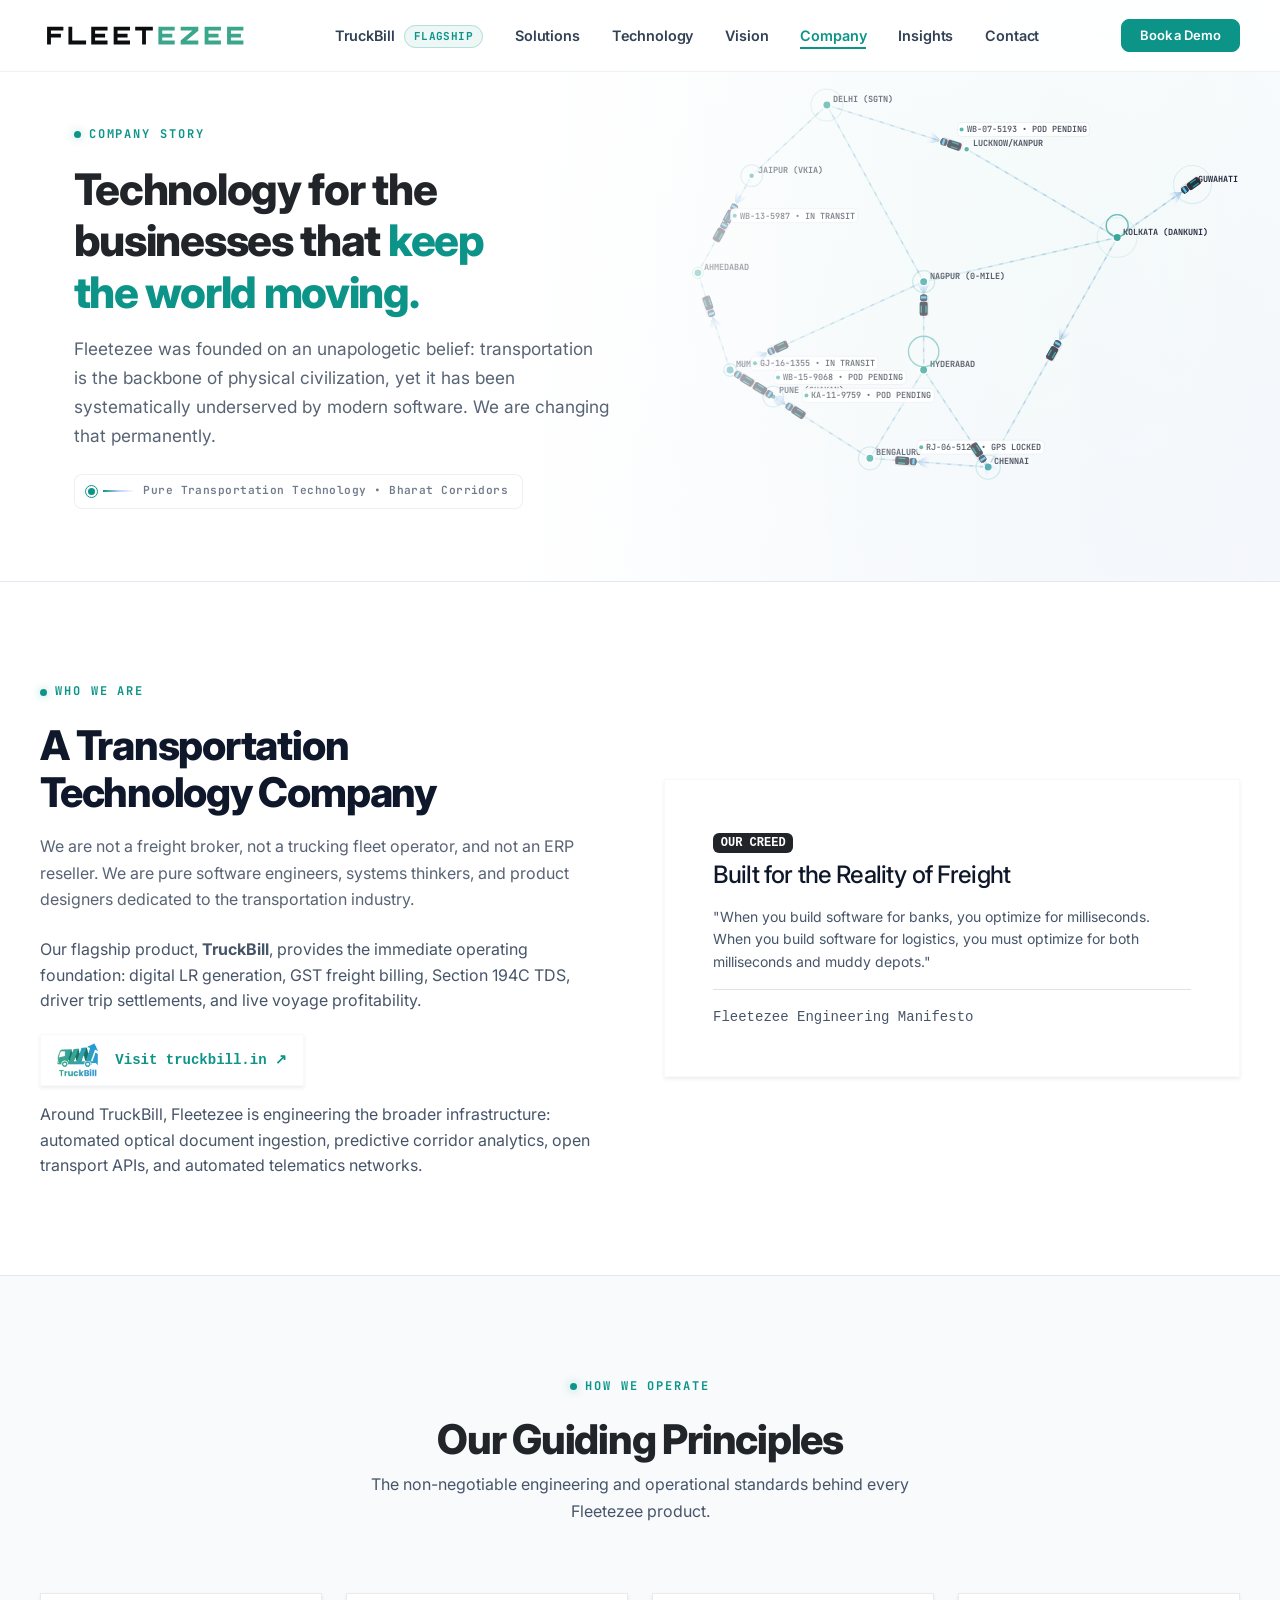
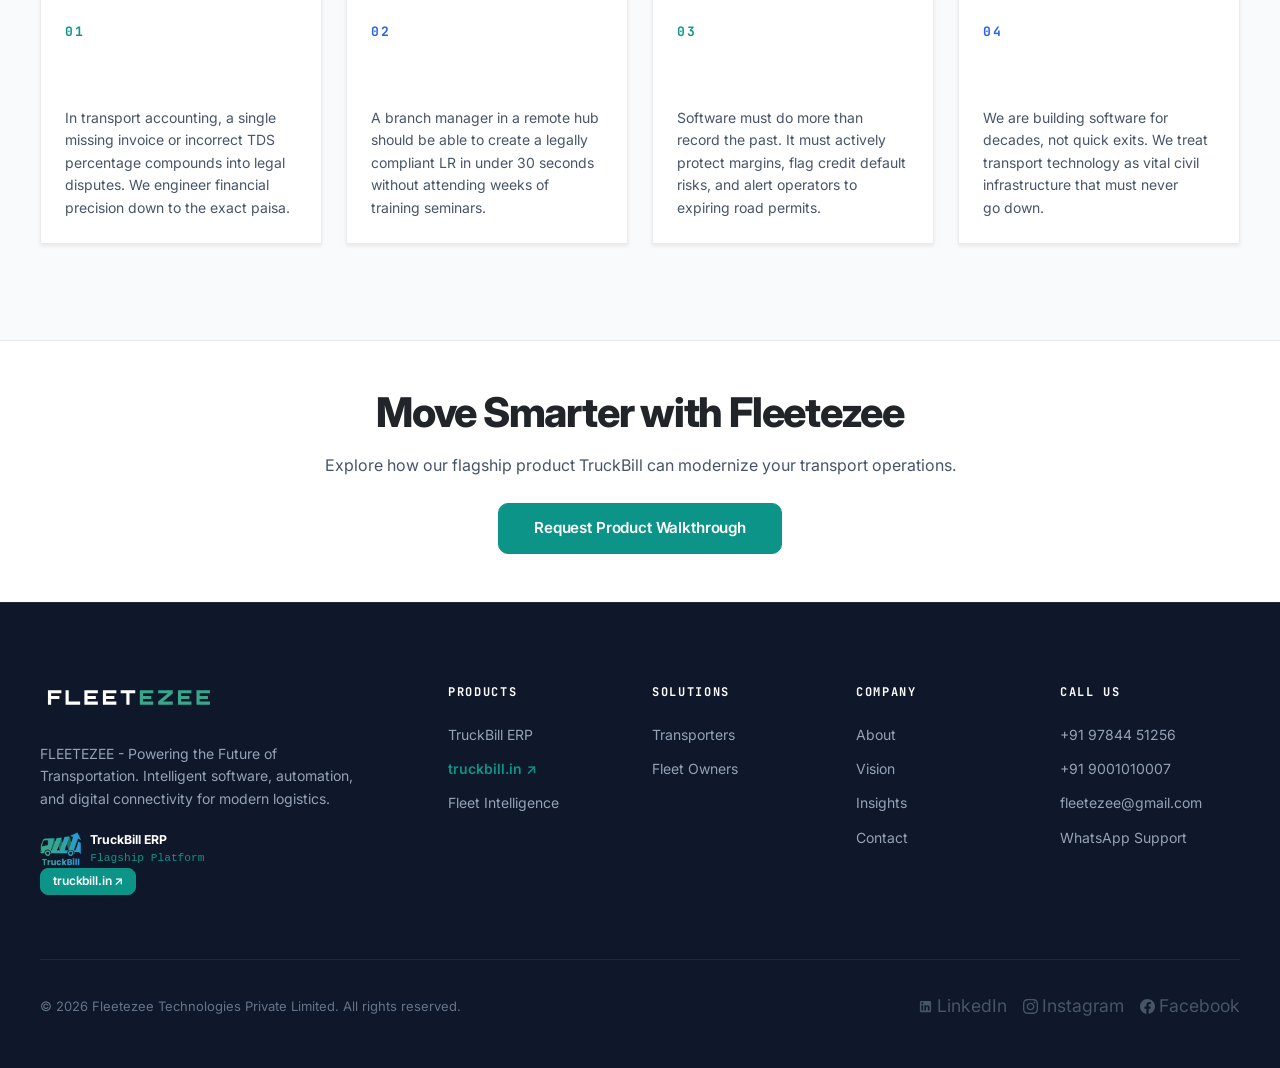
==== about.html @ be437f20 "Grand classy hero overhaul: seamless full-bleed canvas, right-side freight truck telematics, refined" ====
<!DOCTYPE html>
<html lang="en-IN">
<head>
  <meta charset="UTF-8">
  <meta name="viewport" content="width=device-width, initial-scale=1.0, maximum-scale=5.0">
  <title>About Us — FLEETEZEE - Powering the Future of Transportation.</title>
  <meta name="description" content="Fleetezee was founded to build uncompromising technology infrastructure for the transportation industry. Learn about our mission, founding principles, and Bengaluru engineering team.">
  <meta name="keywords" content="About Fleetezee, transportation technology company, fleet software company Bengaluru, logistics tech leadership">
  <meta name="author" content="Fleetezee Technologies">
  
  <!-- Canonical & Alternate Links -->
  <link rel="canonical" href="https://fleetezee.com/about.html">
  <link rel="alternate" hreflang="en-IN" href="https://fleetezee.com/about.html">
  <link rel="alternate" hreflang="x-default" href="https://fleetezee.com/about.html">

  <!-- Search Engine & Answer Engine Directives -->
  <meta name="robots" content="index, follow, max-image-preview:large, max-snippet:-1, max-video-preview:-1">
  <meta name="googlebot" content="index, follow, max-snippet:-1, max-image-preview:large">
  <meta name="bingbot" content="index, follow, max-snippet:-1, max-image-preview:large">

  <!-- Geographic & Indian Localization Metadata (Geo-Friendly SEO) -->
  <meta name="geo.region" content="IN-KA">
  <meta name="geo.placename" content="Bengaluru">
  <meta name="geo.position" content="12.9237;77.6842">
  <meta name="ICBM" content="12.9237, 77.6842">
  <meta name="geo.country" content="IN">
  <meta name="target" content="all">
  <meta name="audience" content="Transport Contractors, Fleet Owners, Logistics Agencies, Freight Brokers, India">

  <!-- Open Graph / Social Sharing -->
  <meta property="og:type" content="website">
  <meta property="og:locale" content="en_IN">
  <meta property="og:site_name" content="Fleetezee">
  <meta property="og:url" content="https://fleetezee.com/about.html">
  <meta property="og:title" content="About Us — FLEETEZEE - Powering the Future of Transportation.">
  <meta property="og:description" content="Fleetezee was founded to build uncompromising technology infrastructure for the transportation industry. Learn about our mission, founding principles, and Bengaluru engineering team.">
  <meta property="og:image" content="https://fleetezee.com/assets/images/fleetezee-logo.svg">
  <meta property="og:image:width" content="1200">
  <meta property="og:image:height" content="630">
  <meta property="og:image:alt" content="Fleetezee — Technology for Modern Transportation">

  <!-- Twitter / X -->
  <meta name="twitter:card" content="summary_large_image">
  <meta name="twitter:site" content="@fleetezee">
  <meta name="twitter:title" content="About Us — FLEETEZEE - Powering the Future of Transportation.">
  <meta name="twitter:description" content="Fleetezee was founded to build uncompromising technology infrastructure for the transportation industry. Learn about our mission, founding principles, and Bengaluru engineering team.">
  <meta name="twitter:image" content="https://fleetezee.com/assets/images/fleetezee-logo.svg">

  <!-- Favicon -->
  <link rel="icon" type="image/x-icon" href="favicon.ico">
  <link rel="icon" type="image/svg+xml" href="assets/images/fleetezee-logo.svg">

  <!-- CSS Dependencies -->
  <link rel="stylesheet" href="assets/css/bootstrap.min.css">
  <link rel="stylesheet" href="assets/css/main.css">
  <link rel="stylesheet" href="assets/css/components.css">
  <link rel="stylesheet" href="assets/css/responsive.css">

  <!-- Schema.org JSON-LD Structured Data (AEO & SEO) -->
  <script type="application/ld+json">
{
  "@context": "https://schema.org",
  "@graph": [
    {
      "@type": "BreadcrumbList",
      "itemListElement": [
        {
          "@type": "ListItem",
          "position": 1,
          "name": "Home",
          "item": "https://fleetezee.com/"
        },
        {
          "@type": "ListItem",
          "position": 2,
          "name": "About Us",
          "item": "https://fleetezee.com/about.html"
        }
      ]
    },
    {
      "@type": "AboutPage",
      "@id": "https://fleetezee.com/about.html#page",
      "name": "About Fleetezee Technologies",
      "description": "The story, mission, and foundational principles behind Fleetezee, a transportation technology company.",
      "publisher": {
        "@type": "Organization",
        "name": "Fleetezee",
        "url": "https://fleetezee.com"
      }
    }
  ]
}
  </script>
  <link rel="sitemap" type="application/xml" title="Sitemap" href="https://fleetezee.com/sitemap.xml">
  <link rel="manifest" href="https://fleetezee.com/site.webmanifest">
  <meta name="theme-color" content="#0B0D0F">
</head>
<body>

  <!-- HEADER -->
  <header class="fz-header" id="mainHeader">
    <div class="container-fz">
      <div class="header-inner">
        <a href="index.html" class="header-logo-link" aria-label="Fleetezee Home">
          <img src="assets/images/fleetezee-logo-dark.svg" alt="FLEETEZEE" width="200" height="32">
        </a>
        <nav aria-label="Primary Navigation">
          <ul class="nav-desktop-links">
            <li><a href="truckbill.html">TruckBill <span class="badge-flagship">Flagship</span></a></li>
            <li><a href="solutions.html">Solutions</a></li>
            <li><a href="technology.html">Technology</a></li>
            <li><a href="vision.html">Vision</a></li>
            <li><a href="about.html" class="active">Company</a></li>
            <li><a href="insights.html">Insights</a></li>
            <li><a href="contact.html">Contact</a></li>
          </ul>
        </nav>
        <div class="nav-desktop-cta">
          <button class="btn-fz btn-fz-teal btn-fz-sm" data-open-demo data-demo-source="about_header">
            Book a Demo
          </button>
        </div>
        <button class="hamburger-toggle" id="hamburgerBtn" aria-label="Toggle navigation menu">
          <span class="hamburger-line"></span>
          <span class="hamburger-line"></span>
          <span class="hamburger-line"></span>
        </button>
      </div>
    </div>
  </header>

  <!-- Mobile Drawer -->
  <div class="mobile-nav-drawer" id="mobileDrawer">
    <div>
      <div class="d-flex align-items-center justify-content-between mb-4">
        <span class="eyebrow mb-0">Menu</span>
      </div>
      <ul class="mobile-nav-links">
        <li><a href="truckbill.html"><span>TruckBill ERP</span> <span class="badge-flagship">Flagship</span></a></li>
        <li><a href="solutions.html"><span>Solutions</span> <span>→</span></a></li>
        <li><a href="technology.html"><span>Technology & AI</span> <span>→</span></a></li>
        <li><a href="vision.html"><span>Our Vision</span> <span>→</span></a></li>
        <li><a href="about.html"><span>Company & Story</span> <span>→</span></a></li>
        <li><a href="insights.html"><span>Insights</span> <span>→</span></a></li>
        <li><a href="contact.html"><span>Contact Us</span> <span>→</span></a></li>
      </ul>
    </div>
    <div>
      <button class="btn-fz btn-fz-teal w-100 py-3 mb-2" data-open-demo data-demo-source="about_mobile_drawer">
        Book a TruckBill Demo
      </button>
    </div>
  </div>

  <main>
    <!-- HERO -->
    <section class="page-hero-section">
      <canvas class="hero-telematics-canvas" aria-hidden="true"></canvas>
      <div class="hero-vignette"></div>

      <div class="container-fz position-relative" style="z-index: 3;">
        <div class="row">
          <div class="col-lg-7 col-xl-6 hero-content">
            <span class="eyebrow">Company Story</span>
            <h1 class="display-hero text-dark mb-3">
              Technology for the businesses that <span class="text-teal">keep the world moving.</span>
            </h1>
            <p class="hero-lead-text mb-4">
              Fleetezee was founded on an unapologetic belief: transportation is the backbone of physical civilization, yet it has been systematically underserved by modern software. We are changing that permanently.
            </p>

            <!-- Smart Translucent Connector -->
            <div class="hero-text-connector d-none d-lg-flex align-items-center gap-2 mt-4">
              <span class="connector-dot"></span>
              <span class="connector-line"></span>
              <span class="connector-label">Pure Transportation Technology &bull; Bharat Corridors</span>
            </div>
          </div>
        </div>
      </div>
    </section>

    <!-- POSITIONING & GENESIS -->
    <section class="section-light">
      <div class="container-fz">
        <div class="row g-5 align-items-center">
          <div class="col-lg-6">
            <span class="eyebrow eyebrow-light">Who We Are</span>
            <h2 class="display-section mb-3">A Transportation Technology Company</h2>
            <p class="lead-text mb-4">
              We are not a freight broker, not a trucking fleet operator, and not an ERP reseller. We are pure software engineers, systems thinkers, and product designers dedicated to the transportation industry.
            </p>
            <p class="text-muted-light">
              Our flagship product, <strong>TruckBill</strong>, provides the immediate operating foundation: digital LR generation, GST freight billing, Section 194C TDS, driver trip settlements, and live voyage profitability.
            </p>
            <div class="my-3">
              <a href="https://www.truckbill.in/" target="_blank" rel="noopener" class="d-inline-flex align-items-center gap-3 p-2 px-3 rounded-12 bg-white border border-light shadow-sm text-decoration-none">
                <img src="assets/images/truckbill-logo.png" alt="TruckBill Logo" height="34">
                <span class="text-teal font-monospace small fw-bold">Visit truckbill.in ↗</span>
              </a>
            </div>
            <p class="text-muted-light mb-0">
              Around TruckBill, Fleetezee is engineering the broader infrastructure: automated optical document ingestion, predictive corridor analytics, open transport APIs, and automated telematics networks.
            </p>
          </div>
          <div class="col-lg-6">
            <div class="p-4 p-md-5 rounded-16 bg-white border border-light shadow-sm">
              <span class="badge bg-dark font-monospace mb-2">OUR CREED</span>
              <h3 class="h4 mb-3">Built for the Reality of Freight</h3>
              <p class="text-muted-light small mb-3">
                "When you build software for banks, you optimize for milliseconds. When you build software for logistics, you must optimize for both milliseconds and muddy depots."
              </p>
              <div class="border-top pt-3 text-muted-dark font-monospace small">
                Fleetezee Engineering Manifesto
              </div>
            </div>
          </div>
        </div>
      </div>
    </section>

    <!-- OPERATING PRINCIPLES -->
    <section class="section-dark-charcoal">
      <div class="container-fz">
        <div class="row text-center justify-content-center mb-5">
          <div class="col-lg-8">
            <span class="eyebrow">How We Operate</span>
            <h2 class="display-section text-dark mb-2">Our Guiding Principles</h2>
            <p class="lead-text mx-auto">
              The non-negotiable engineering and operational standards behind every Fleetezee product.
            </p>
          </div>
        </div>

        <div class="row g-4">
          <div class="col-md-6 col-lg-3">
            <div class="p-4 rounded-16 bg-white border border-light-subtle shadow-sm h-100">
              <span class="capability-num text-teal">01</span>
              <h4 class="text-white mb-2">Absolute Ledger Integrity</h4>
              <p class="text-muted-dark small mb-0">
                In transport accounting, a single missing invoice or incorrect TDS percentage compounds into legal disputes. We engineer financial precision down to the exact paisa.
              </p>
            </div>
          </div>

          <div class="col-md-6 col-lg-3">
            <div class="p-4 rounded-16 bg-white border border-light-subtle shadow-sm h-100">
              <span class="capability-num text-azure">02</span>
              <h4 class="text-white mb-2">Uncompromising Simplicity</h4>
              <p class="text-muted-dark small mb-0">
                A branch manager in a remote hub should be able to create a legally compliant LR in under 30 seconds without attending weeks of training seminars.
              </p>
            </div>
          </div>

          <div class="col-md-6 col-lg-3">
            <div class="p-4 rounded-16 bg-white border border-light-subtle shadow-sm h-100">
              <span class="capability-num text-teal">03</span>
              <h4 class="text-white mb-2">Proactive Intelligence</h4>
              <p class="text-muted-dark small mb-0">
                Software must do more than record the past. It must actively protect margins, flag credit default risks, and alert operators to expiring road permits.
              </p>
            </div>
          </div>

          <div class="col-md-6 col-lg-3">
            <div class="p-4 rounded-16 bg-white border border-light-subtle shadow-sm h-100">
              <span class="capability-num text-azure">04</span>
              <h4 class="text-white mb-2">Long-Term Infrastructure</h4>
              <p class="text-muted-dark small mb-0">
                We are building software for decades, not quick exits. We treat transport technology as vital civil infrastructure that must never go down.
              </p>
            </div>
          </div>
        </div>
      </div>
    </section>

    <!-- FINAL CTA -->
    <section class="section-dark text-center py-5">
      <div class="container-fz">
        <h2 class="display-section text-dark mb-3">Move Smarter with Fleetezee</h2>
        <p class="lead-text mx-auto mb-4">
          Explore how our flagship product TruckBill can modernize your transport operations.
        </p>
        <button class="btn-fz btn-fz-teal btn-fz-lg" data-open-demo data-demo-source="about_bottom">
          Request Product Walkthrough
        </button>
      </div>
    </section>
  </main>

  <!-- FOOTER -->
  <footer class="fz-footer">
    <div class="container-fz">
      <div class="row g-4">
        <div class="col-lg-4 col-md-6">
          <a href="index.html" class="d-inline-block mb-3" aria-label="Fleetezee">
            <img src="assets/images/fleetezee-logo.svg" alt="FLEETEZEE" width="180" height="28">
          </a>
          <p class="footer-brand-bio">
            FLEETEZEE - Powering the Future of Transportation. Intelligent software, automation, and digital connectivity for modern logistics.
          </p>
          <div class="footer-truckbill-card mt-3">
            <div class="d-flex align-items-center gap-2">
              <img src="assets/images/truckbill-logo.png" alt="TruckBill Logo" height="34">
              <div>
                <div class="text-white small fw-bold">TruckBill ERP</div>
                <div class="text-teal font-monospace" style="font-size: 0.7rem;">Flagship Platform</div>
              </div>
            </div>
            <a href="https://www.truckbill.in/" target="_blank" rel="noopener" class="btn-fz btn-fz-teal btn-fz-sm" style="padding: 0.35rem 0.75rem; font-size: 0.75rem;">
              truckbill.in ↗
            </a>
          </div>
        </div>
        <div class="col-lg-2 col-md-3 col-6">
          <div class="footer-heading">Products</div>
          <ul class="footer-links">
            <li><a href="truckbill.html">TruckBill ERP</a></li>
            <li><a href="https://www.truckbill.in/" target="_blank" rel="noopener" class="text-teal fw-semibold">truckbill.in ↗</a></li>
            <li><a href="technology.html">Fleet Intelligence</a></li>
          </ul>
        </div>
        <div class="col-lg-2 col-md-3 col-6">
          <div class="footer-heading">Solutions</div>
          <ul class="footer-links">
            <li><a href="solutions.html#transporters">Transporters</a></li>
            <li><a href="solutions.html#fleet-owners">Fleet Owners</a></li>
          </ul>
        </div>
        <div class="col-lg-2 col-md-3 col-6">
          <div class="footer-heading">Company</div>
          <ul class="footer-links">
            <li><a href="about.html">About</a></li>
            <li><a href="vision.html">Vision</a></li>
            <li><a href="insights.html">Insights</a></li>
            <li><a href="contact.html">Contact</a></li>
          </ul>
        </div>
        <div class="col-lg-2 col-md-3 col-6">
          <div class="footer-heading">Call Us</div>
          <ul class="footer-links">
            <li><a href="tel:+919784451256">+91 97844 51256</a></li>
            <li><a href="tel:+919001010007">+91 9001010007</a></li>
            <li><a href="mailto:fleetezee@gmail.com">fleetezee@gmail.com</a></li>
            <li><a href="https://wa.me/919784451256?text=Hi%20Fleetezee%20Team" target="_blank" rel="noopener">WhatsApp Support</a></li>
          </ul>
        </div>
      </div>
      <div class="footer-bottom">
        <div>© 2026 Fleetezee Technologies Private Limited. All rights reserved.</div>
        <div class="social-links d-flex align-items-center gap-3">
          <a href="https://www.linkedin.com/showcase/truckbill/" target="_blank" rel="noopener" aria-label="LinkedIn" class="d-inline-flex align-items-center gap-1 text-muted-dark text-hover-white">
            <svg width="15" height="15" viewBox="0 0 24 24" fill="currentColor"><path d="M19 3a2 2 0 0 1 2 2v14a2 2 0 0 1-2 2H5a2 2 0 0 1-2-2V5a2 2 0 0 1 2-2h14m-.5 15.5v-5.3a3.26 3.26 0 0 0-3.26-3.26c-.85 0-1.84.52-2.28 1.3v-1.11h-2.79v8.37h2.79v-4.93c0-.77.62-1.4 1.39-1.4a1.4 1.4 0 0 1 1.4 1.4v4.93h2.75M6.88 8.56a1.68 1.68 0 0 0 1.68-1.68c0-.93-.75-1.69-1.68-1.69a1.69 1.69 0 0 0-1.69 1.69c0 .93.76 1.68 1.69 1.68m1.39 9.94v-8.37H5.5v8.37h2.77z"/></svg>
            <span>LinkedIn</span>
          </a>
          <a href="https://www.instagram.com/truckbill.in/" target="_blank" rel="noopener" aria-label="Instagram" class="d-inline-flex align-items-center gap-1 text-muted-dark text-hover-white">
            <svg width="15" height="15" viewBox="0 0 24 24" fill="currentColor"><path d="M12 2.163c3.204 0 3.584.012 4.85.07 3.252.148 4.771 1.691 4.919 4.919.058 1.265.069 1.645.069 4.849 0 3.205-.012 3.584-.069 4.849-.149 3.225-1.664 4.771-4.919 4.919-1.266.058-1.644.07-4.85.07-3.204 0-3.584-.012-4.849-.07-3.26-.149-4.771-1.699-4.919-4.92-.058-1.265-.07-1.644-.07-4.849 0-3.204.013-3.583.07-4.849.149-3.227 1.664-4.771 4.919-4.919 1.266-.057 1.645-.069 4.849-.069zm0-2.163c-3.259 0-3.667.014-4.947.072-4.358.2-6.78 2.618-6.98 6.98-.059 1.281-.073 1.689-.073 4.948 0 3.259.014 3.668.072 4.948.2 4.358 2.618 6.78 6.98 6.98 1.281.058 1.689.072 4.948.072 3.259 0 3.668-.014 4.948-.072 4.354-.2 6.782-2.618 6.979-6.98.059-1.28.073-1.689.073-4.948 0-3.259-.014-3.667-.072-4.947-.196-4.354-2.617-6.78-6.979-6.98-1.281-.059-1.69-.073-4.949-.073zm0 5.838c-3.403 0-6.162 2.759-6.162 6.162s2.759 6.163 6.162 6.163 6.162-2.759 6.162-6.163c0-3.403-2.759-6.162-6.162-6.162zm0 10.162c-2.209 0-4-1.79-4-4 0-2.209 1.791-4 4-4s4 1.791 4 4c0 2.21-1.791 4-4 4zm6.406-11.845c-.796 0-1.441.645-1.441 1.44s.645 1.44 1.441 1.44c.795 0 1.439-.645 1.439-1.44s-.644-1.44-1.439-1.44z"/></svg>
            <span>Instagram</span>
          </a>
          <a href="https://www.facebook.com/profile.php?id=61593975432299" target="_blank" rel="noopener" aria-label="Facebook" class="d-inline-flex align-items-center gap-1 text-muted-dark text-hover-white">
            <svg width="15" height="15" viewBox="0 0 24 24" fill="currentColor"><path d="M24 12.073c0-6.627-5.373-12-12-12s-12 5.373-12 12c0 5.99 4.388 10.954 10.125 11.854v-8.385H7.078v-3.47h3.047V9.43c0-3.007 1.792-4.669 4.533-4.669 1.312 0 2.686.235 2.686.235v2.953H15.83c-1.491 0-1.956.925-1.956 1.874v2.25h3.328l-.532 3.47h-2.796v8.385C19.612 23.027 24 18.062 24 12.073z"/></svg>
            <span>Facebook</span>
          </a>
        </div>
      </div>
    </div>
  </footer>

  <aside class="sticky-mobile-cta">
    <div class="d-flex align-items-center justify-content-between gap-2">
      <button class="btn-fz btn-fz-teal w-100 py-2 small" data-open-demo data-demo-source="sticky_about">
        Book a TruckBill Demo
      </button>
      <a href="https://wa.me/919784451256" target="_blank" rel="noopener" class="btn-fz btn-fz-outline-dark py-2 px-3 small">
        WhatsApp
      </a>
    </div>
  </aside>

  <!-- MODAL -->
  <div class="fz-modal-backdrop" id="demoModal" role="dialog" aria-modal="true">
    <div class="fz-modal-dialog">
      <div class="fz-modal-header">
        <div>
          <span class="eyebrow mb-1">CONNECT WITH FLEETEZEE</span>
          <h3 class="h4 text-white mb-0">Schedule a Demonstration</h3>
        </div>
        <button class="fz-modal-close" id="closeDemoModal">✕</button>
      </div>
      <div class="fz-modal-body" id="demoFormContainer">
                <form id="fleetezeeDemoForm" novalidate>
          <div class="fz-form-row">
            <div class="fz-form-group">
              <label class="fz-label" for="leadName">Name *</label>
              <input type="text" class="fz-input" id="leadName" name="name" placeholder="e.g. Rajesh Sharma" required autocomplete="name">
            </div>
            <div class="fz-form-group">
              <label class="fz-label" for="leadEmail">Email *</label>
              <input type="email" class="fz-input" id="leadEmail" name="email" placeholder="e.g. rajesh@company.com" required autocomplete="email">
            </div>
          </div>

          <div class="fz-form-row">
            <div class="fz-form-group">
              <label class="fz-label" for="leadMobile">Mobile *</label>
              <input type="tel" class="fz-input" id="leadMobile" name="mobile" placeholder="e.g. 98765 43210" required autocomplete="tel">
            </div>
            <div class="fz-form-group">
              <label class="fz-label" for="leadCompany">Company *</label>
              <input type="text" class="fz-input" id="leadCompany" name="company" placeholder="e.g. Sharma Roadways Pvt Ltd" required autocomplete="organization">
            </div>
          </div>

          <div class="fz-form-row">
            <div class="fz-form-group">
              <label class="fz-label" for="leadCity">City *</label>
              <input type="text" class="fz-input" id="leadCity" name="city" placeholder="e.g. Jaipur, Mumbai, Ahmedabad" required autocomplete="address-level2">
            </div>
            <div class="fz-form-group">
              <label class="fz-label" for="leadState">State *</label>
              <input type="text" class="fz-input" id="leadState" name="state" placeholder="e.g. Rajasthan, Maharashtra" required autocomplete="address-level1">
            </div>
          </div>

          <div class="fz-form-group">
            <label class="fz-label" for="leadRemark">Remark <span class="text-muted-dark small">(Optional)</span></label>
            <textarea class="fz-textarea" id="leadRemark" name="remark" rows="2" placeholder="Tell us about your fleet operations or specific requirements..."></textarea>
          </div>

          <div class="mt-4">
            <button type="submit" class="btn-fz btn-fz-teal w-100 py-3">
              Request a Walkthrough
            </button>
            <div class="d-flex justify-content-between align-items-center mt-2 font-monospace" style="font-size: 0.75rem;">
              <span class="text-muted-dark">🔒 100% Free • No Credit Card</span>
              <span class="text-muted-dark">Call: <a href="tel:+919784451256" class="text-teal">+91 97844 51256</a> / <a href="tel:+919001010007" class="text-teal">+91 9001010007</a></span>
            </div>
          </div>
        </form>
      </div>
      <div class="modal-success-state" id="demoSuccessState">
        <div class="success-icon-badge">✓</div>
        <h3 class="h4 text-dark mb-2">Request Confirmed</h3>
        <p class="text-muted-dark small mb-3">Our team will reach out within 2 hours.</p>
        <a href="#" id="instantWhatsAppCta" target="_blank" rel="noopener" class="btn-fz btn-fz-teal py-3 w-100">
          WhatsApp Instant Chat
        </a>
      </div>
    </div>
  </div>

  <script src="assets/js/bootstrap.bundle.min.js"></script>
  <script src="assets/js/interactive.js"></script>
  <script src="assets/js/analytics.js"></script>
  <script src="assets/js/hero-network.js"></script>
</body>
</html>
---- assets/css/main.css ----
/* ==========================================================================
   FLEETEZEE — Core Design System & Global Styles
   FLEETEZEE - Powering the Future of Transportation.
   Fresh, Modern High-Contrast Light Aesthetic with Elegant Accents
   ========================================================================== */

@import url('https://fonts.googleapis.com/css2?family=Inter:wght@300;400;500;600;700;800;900&family=JetBrains+Mono:wght@400;500;600;700&display=swap');

:root {
  /* Fresh & Modern Color Palette */
  --fz-white: #FFFFFF;
  --fz-offwhite: #F8FAFC;
  --fz-canvas-subtle: #F1F5F9;
  --fz-canvas-warm: #FAFBF9;
  
  --fz-light-surface: #FFFFFF;
  --fz-light-surface-subtle: #F8FAFC;
  --fz-light-border: #E2E8F0;
  --fz-light-border-dark: #CBD5E1;

  /* Deep High-Contrast Typography */
  --fz-slate-900: #0F172A;
  --fz-slate-800: #1E293B;
  --fz-slate-700: #334155;
  --fz-slate-600: #475569;
  --fz-slate-500: #64748B;
  --fz-slate-400: #94A3B8;

  /* Legacy references mapped to modern crisp values */
  --fz-black: #0F172A;
  --fz-charcoal: #1E293B;
  --fz-charcoal-deep: #F8FAFC;
  --fz-charcoal-surface: #FFFFFF;
  --fz-charcoal-border: #E2E8F0;
  --fz-charcoal-border-light: #CBD5E1;
  --fz-gray-muted: #64748B;
  --fz-gray-light: #475569;
  --fz-light-text-sub: #475569;

  /* Brand Accents */
  --tb-teal: #0D9488;
  --tb-teal-dark: #0F766E;
  --tb-teal-light: #14B8A6;
  --tb-teal-glow: rgba(13, 148, 136, 0.25);
  --tb-teal-soft: rgba(13, 148, 136, 0.08);

  --tb-azure: #2563EB;
  --tb-azure-glow: rgba(37, 99, 235, 0.25);
  --tb-azure-soft: rgba(37, 99, 235, 0.08);

  --tb-gradient: linear-gradient(135deg, #0D9488 0%, #2563EB 100%);
  --tb-gradient-subtle: linear-gradient(135deg, rgba(13, 148, 136, 0.08) 0%, rgba(37, 99, 235, 0.08) 100%);
  --fz-jade-deep: #0D9488;

  /* Typography */
  --font-sans: 'Inter', -apple-system, BlinkMacSystemFont, 'Segoe UI', Roboto, Helvetica, Arial, sans-serif;
  --font-mono: 'JetBrains Mono', SFMono-Regular, Menlo, Monaco, Consolas, monospace;

  /* Spacing Scale */
  --section-pad-y: clamp(4.5rem, 7.5vw, 7.5rem);
  --container-max-w: 1280px;

  /* Modern Multi-Layer Shadows */
  --shadow-card: 0 4px 6px -1px rgba(15, 23, 42, 0.04), 0 2px 4px -2px rgba(15, 23, 42, 0.03);
  --shadow-card-hover: 0 20px 25px -5px rgba(15, 23, 42, 0.08), 0 8px 10px -6px rgba(15, 23, 42, 0.04);
  --shadow-elevated: 0 25px 50px -12px rgba(15, 23, 42, 0.12);

  /* Transition Curves */
  --ease-cinematic: cubic-bezier(0.16, 1, 0.3, 1);
  --ease-snappy: cubic-bezier(0.2, 0.8, 0.2, 1);
}

/* Base Reset & Typography */
*, *::before, *::after {
  box-sizing: border-box;
}

html {
  font-size: 16px;
  scroll-behavior: smooth;
  -webkit-font-smoothing: antialiased;
  -moz-osx-font-smoothing: grayscale;
}

body {
  margin: 0;
  padding: 0;
  font-family: var(--font-sans);
  background-color: var(--fz-white);
  color: var(--fz-slate-900);
  line-height: 1.6;
  overflow-x: hidden;
  text-rendering: optimizeLegibility;
}

/* Headings & Typography */
h1, h2, h3, h4, h5, h6 {
  font-family: var(--font-sans);
  font-weight: 800;
  letter-spacing: -0.035em;
  line-height: 1.15;
  margin-top: 0;
  color: var(--fz-slate-900);
  text-wrap: balance;
}

p {
  text-wrap: pretty;
  margin-bottom: 1.25rem;
  color: var(--fz-slate-700);
}

a {
  color: inherit;
  text-decoration: none;
  transition: all 0.2s var(--ease-snappy);
}

/* Eyebrows & Labels */
.eyebrow {
  display: inline-flex;
  align-items: center;
  gap: 0.5rem;
  font-family: var(--font-mono);
  font-size: 0.75rem;
  font-weight: 700;
  letter-spacing: 0.16em;
  text-transform: uppercase;
  margin-bottom: 1.25rem;
  color: var(--tb-teal);
}

.eyebrow::before {
  content: '';
  display: inline-block;
  width: 7px;
  height: 7px;
  border-radius: 50%;
  background: var(--tb-teal);
  box-shadow: 0 0 10px rgba(13, 148, 136, 0.4);
}

.eyebrow.eyebrow-light {
  color: var(--tb-teal);
}
.eyebrow.eyebrow-light::before {
  background: var(--tb-teal);
  box-shadow: 0 0 8px rgba(13, 148, 136, 0.4);
}

/* Display Headings (Refined Grand & Classy Proportions) */
.display-hero {
  font-size: clamp(2rem, 3.4vw, 3.15rem);
  font-weight: 800;
  letter-spacing: -0.03em;
  line-height: 1.18;
  color: var(--fz-slate-900);
}

.display-section {
  font-size: clamp(1.85rem, 3.2vw, 2.75rem);
  font-weight: 800;
  letter-spacing: -0.03em;
  line-height: 1.16;
  color: var(--fz-slate-900);
}

.display-sub {
  font-size: clamp(1.05rem, 1.8vw, 1.4rem);
  font-weight: 600;
  letter-spacing: -0.02em;
  line-height: 1.4;
  color: var(--tb-teal);
}

.lead-text {
  font-size: clamp(1rem, 1.25vw, 1.125rem);
  line-height: 1.68;
  color: rgba(51, 65, 85, 0.82);
  font-weight: 400;
  max-width: 640px;
}

/* Modern Section Architecture (Crisp White / Soft Light Slate) */
.section-white,
.section-light {
  background-color: var(--fz-white);
  color: var(--fz-slate-900);
  padding: var(--section-pad-y) 0;
  position: relative;
  border-top: 1px solid var(--fz-light-border);
}

.section-light-slate,
.section-dark-charcoal {
  background-color: var(--fz-offwhite);
  color: var(--fz-slate-900);
  padding: var(--section-pad-y) 0;
  position: relative;
  border-top: 1px solid var(--fz-light-border);
}

/* Re-mapped section-dark for light/white overhaul */
.section-dark {
  background-color: var(--fz-white);
  color: var(--fz-slate-900);
  padding: var(--section-pad-y) 0;
  position: relative;
  border-top: 1px solid var(--fz-light-border);
}

.section-dark h1,
.section-dark h2,
.section-dark h3,
.section-dark h4,
.section-dark-charcoal h1,
.section-dark-charcoal h2,
.section-dark-charcoal h3,
.section-dark-charcoal h4 {
  color: var(--fz-slate-900);
}

.section-dark .lead-text,
.section-dark-charcoal .lead-text {
  color: var(--fz-slate-600);
}

/* Deep Tech Accent Section (Reserved for Product Mockups & Bottom Anchor) */
.section-tech-dark {
  background-color: #0F172A;
  color: #FFFFFF;
  padding: var(--section-pad-y) 0;
  position: relative;
  border-top: 1px solid rgba(255, 255, 255, 0.08);
}

.section-tech-dark h1,
.section-tech-dark h2,
.section-tech-dark h3,
.section-tech-dark h4 {
  color: #FFFFFF;
}

.section-tech-dark .lead-text {
  color: #94A3B8;
}

/* Header & Frosted Translucent Navigation */
.fz-header {
  position: fixed;
  top: 0;
  left: 0;
  width: 100%;
  z-index: 1040;
  padding: 1.15rem 0;
  transition: all 0.3s var(--ease-cinematic);
  background: rgba(255, 255, 255, 0.88);
  backdrop-filter: blur(20px);
  -webkit-backdrop-filter: blur(20px);
  border-bottom: 1px solid rgba(15, 23, 42, 0.06);
}

.fz-header.scrolled {
  padding: 0.75rem 0;
  background: rgba(255, 255, 255, 0.96);
  backdrop-filter: blur(24px);
  -webkit-backdrop-filter: blur(24px);
  border-bottom: 1px solid var(--fz-light-border);
  box-shadow: 0 4px 20px rgba(15, 23, 42, 0.04);
}

.header-inner {
  display: flex;
  align-items: center;
  justify-content: space-between;
}

.header-logo-link {
  display: inline-flex;
  align-items: center;
}

.header-logo-link img,
.header-logo-link svg {
  height: 34px;
  width: auto;
}

.nav-desktop-links {
  display: flex;
  align-items: center;
  gap: 2rem;
  list-style: none;
  margin: 0;
  padding: 0;
}

.nav-desktop-links a {
  font-size: 0.9rem;
  font-weight: 600;
  color: var(--fz-slate-700);
  letter-spacing: -0.01em;
  position: relative;
  padding: 0.35rem 0;
}

.nav-desktop-links a:hover,
.nav-desktop-links a.active {
  color: var(--tb-teal);
}

.nav-desktop-links a::after {
  content: '';
  position: absolute;
  bottom: 0;
  left: 0;
  width: 0%;
  height: 2px;
  background: var(--tb-teal);
  transition: width 0.25s var(--ease-snappy);
}

.nav-desktop-links a:hover::after,
.nav-desktop-links a.active::after {
  width: 100%;
}

.badge-flagship {
  font-family: var(--font-mono);
  font-size: 0.6875rem;
  background: var(--tb-teal-soft);
  color: var(--tb-teal);
  border: 1px solid rgba(13, 148, 136, 0.25);
  padding: 0.2rem 0.55rem;
  border-radius: 999px;
  margin-left: 0.35rem;
  text-transform: uppercase;
  font-weight: 700;
  letter-spacing: 0.04em;
}

/* Premium Buttons */
.btn-fz {
  display: inline-flex;
  align-items: center;
  justify-content: center;
  gap: 0.55rem;
  font-family: var(--font-sans);
  font-size: 0.875rem;
  font-weight: 600;
  letter-spacing: -0.01em;
  padding: 0.75rem 1.6rem;
  border-radius: 8px;
  transition: all 0.25s var(--ease-snappy);
  cursor: pointer;
  text-decoration: none;
  line-height: 1.2;
  white-space: nowrap;
}

.btn-fz-primary {
  background-color: var(--fz-slate-900);
  color: #FFFFFF;
  border: 1px solid var(--fz-slate-900);
}

.btn-fz-primary:hover {
  background-color: #020617;
  color: #FFFFFF;
  transform: translateY(-2px);
  box-shadow: 0 10px 24px rgba(15, 23, 42, 0.18);
}

.btn-fz-teal {
  background: var(--tb-teal);
  color: #FFFFFF;
  border: 1px solid var(--tb-teal);
}

.btn-fz-teal:hover {
  background: var(--tb-teal-dark);
  color: #FFFFFF;
  transform: translateY(-2px);
  box-shadow: 0 12px 28px var(--tb-teal-glow);
}

.btn-fz-outline-dark {
  background: #FFFFFF;
  color: var(--fz-slate-900);
  border: 1px solid var(--fz-light-border-dark);
}

.btn-fz-outline-dark:hover {
  border-color: var(--fz-slate-900);
  background: var(--fz-offwhite);
  color: var(--fz-slate-900);
  transform: translateY(-2px);
  box-shadow: 0 6px 16px rgba(15, 23, 42, 0.06);
}

.btn-fz-outline-light {
  background: transparent;
  color: var(--fz-slate-900);
  border: 1px solid var(--fz-light-border-dark);
}

.btn-fz-outline-light:hover {
  border-color: var(--fz-slate-900);
  background: var(--fz-offwhite);
  color: var(--fz-slate-900);
  transform: translateY(-2px);
}

.btn-fz-dark {
  background: var(--fz-slate-900);
  color: #FFFFFF;
  border: 1px solid var(--fz-slate-900);
}

.btn-fz-dark:hover {
  background: #020617;
  color: #FFFFFF;
  transform: translateY(-2px);
  box-shadow: 0 10px 24px rgba(15, 23, 42, 0.18);
}

.btn-fz-sm {
  padding: 0.5rem 1.15rem;
  font-size: 0.8125rem;
}

.btn-fz-lg {
  padding: 0.95rem 2.2rem;
  font-size: 0.95rem;
  border-radius: 10px;
}

/* Mobile Hamburger Menu */
.hamburger-toggle {
  display: none;
  background: transparent;
  border: none;
  cursor: pointer;
  padding: 0.5rem;
  width: 44px;
  height: 44px;
  flex-direction: column;
  justify-content: center;
  align-items: center;
  gap: 5px;
  z-index: 1060;
}

.hamburger-line {
  width: 22px;
  height: 2px;
  background-color: var(--fz-slate-900);
  transition: all 0.25s ease;
}

.hamburger-toggle.active .hamburger-line:nth-child(1) {
  transform: translateY(7px) rotate(45deg);
}
.hamburger-toggle.active .hamburger-line:nth-child(2) {
  opacity: 0;
}
.hamburger-toggle.active .hamburger-line:nth-child(3) {
  transform: translateY(-7px) rotate(-45deg);
}

.mobile-nav-drawer {
  position: fixed;
  top: 0;
  left: 0;
  width: 100%;
  height: 100vh;
  background: rgba(255, 255, 255, 0.98);
  backdrop-filter: blur(24px);
  -webkit-backdrop-filter: blur(24px);
  z-index: 1050;
  display: flex;
  flex-direction: column;
  justify-content: space-between;
  padding: 6rem 2rem 2.5rem;
  opacity: 0;
  pointer-events: none;
  transform: translateY(-10px);
  transition: all 0.3s var(--ease-cinematic);
}

.mobile-nav-drawer.open {
  opacity: 1;
  pointer-events: auto;
  transform: translateY(0);
}

.mobile-nav-links {
  list-style: none;
  padding: 0;
  margin: 0;
  display: flex;
  flex-direction: column;
  gap: 1.5rem;
}

.mobile-nav-links a {
  font-size: 1.35rem;
  font-weight: 700;
  color: var(--fz-slate-900);
  display: flex;
  align-items: center;
  justify-content: space-between;
  border-bottom: 1px solid var(--fz-light-border);
  padding-bottom: 0.85rem;
}

.mobile-nav-links a:hover {
  color: var(--tb-teal);
}

/* Footer Architecture - Sophisticated Dark Slate Grounding */
.fz-footer {
  background-color: #0F172A;
  color: #F8FAFC;
  border-top: 1px solid #1E293B;
  padding: 5rem 0 3rem;
  font-size: 0.875rem;
}

.footer-brand-bio {
  color: #94A3B8;
  font-size: 0.875rem;
  line-height: 1.6;
  max-width: 320px;
  margin-top: 1rem;
}

.footer-heading {
  font-family: var(--font-mono);
  font-size: 0.75rem;
  letter-spacing: 0.14em;
  text-transform: uppercase;
  color: #FFFFFF;
  margin-bottom: 1.35rem;
  font-weight: 700;
}

.footer-links {
  list-style: none;
  padding: 0;
  margin: 0;
  display: flex;
  flex-direction: column;
  gap: 0.75rem;
}

.footer-links a {
  color: #94A3B8;
  font-size: 0.875rem;
  transition: color 0.2s ease;
}

.footer-links a:hover {
  color: #FFFFFF;
  padding-left: 2px;
}

.footer-bottom {
  border-top: 1px solid #1E293B;
  padding-top: 2rem;
  margin-top: 4rem;
  display: flex;
  flex-wrap: wrap;
  align-items: center;
  justify-content: space-between;
  gap: 1.5rem;
  color: #64748B;
  font-size: 0.8125rem;
}

.social-links {
  display: flex;
  gap: 1.25rem;
}

.social-links a {
  color: #94A3B8;
  font-size: 1.1rem;
  transition: color 0.2s ease;
}
.social-links a:hover {
  color: var(--tb-teal-light);
}

/* Sticky Bottom Mobile Bar */
.sticky-mobile-cta {
  display: none;
  position: fixed;
  bottom: 0;
  left: 0;
  width: 100%;
  background: rgba(255, 255, 255, 0.95);
  backdrop-filter: blur(16px);
  -webkit-backdrop-filter: blur(16px);
  border-top: 1px solid var(--fz-light-border);
  padding: 0.75rem 1rem;
  z-index: 1030;
  box-shadow: 0 -8px 24px rgba(15, 23, 42, 0.08);
}

/* Utilities */
.text-teal { color: var(--tb-teal) !important; }
.text-azure { color: var(--tb-azure) !important; }
.text-muted-dark { color: var(--fz-slate-600) !important; }
.text-muted-light { color: var(--fz-slate-600) !important; }
.bg-deep-charcoal { background-color: var(--fz-offwhite) !important; }
.bg-surface-charcoal { background-color: #FFFFFF !important; }
.border-charcoal { border-color: var(--fz-light-border) !important; }

/* Crisp Card Container Utility */
.card-light-modern {
  background: #FFFFFF;
  border: 1px solid var(--fz-light-border);
  border-radius: 16px;
  padding: 2.25rem;
  box-shadow: var(--shadow-card);
  transition: all 0.25s var(--ease-snappy);
}

.card-light-modern:hover {
  transform: translateY(-3px);
  box-shadow: var(--shadow-card-hover);
  border-color: var(--fz-light-border-dark);
}

/* Grid container styling */
.container-fz {
  max-width: var(--container-max-w);
  margin-left: auto;
  margin-right: auto;
  padding-left: clamp(1rem, 3.5vw, 2.5rem);
  padding-right: clamp(1rem, 3.5vw, 2.5rem);
}
---- assets/css/components.css ----
/* ==========================================================================
   FLEETEZEE — Component Architecture & Interactive Elements
   Fresh, Modern, High-Contrast White Aesthetics
   ========================================================================== */

/* --------------------------------------------------------------------------
   1. HERO SECTION & STANDARDIZED TELEMATICS CONSOLE
   -------------------------------------------------------------------------- */
.hero-section {
  position: relative;
  min-height: 560px;
  display: flex;
  align-items: center;
  padding-top: 7.5rem;
  padding-bottom: 5rem;
  background-color: #FFFFFF;
  background-image: 
    radial-gradient(circle at 75% 35%, rgba(13, 148, 136, 0.05) 0%, rgba(37, 99, 235, 0.02) 45%, transparent 75%),
    linear-gradient(180deg, #FFFFFF 0%, #F8FAFC 100%);
  overflow: hidden;
}

.page-hero-section {
  position: relative;
  min-height: 520px;
  display: flex;
  align-items: center;
  padding-top: 7.5rem;
  padding-bottom: 4.5rem;
  background-color: #FFFFFF;
  background-image: 
    radial-gradient(circle at 75% 35%, rgba(13, 148, 136, 0.05) 0%, rgba(37, 99, 235, 0.02) 45%, transparent 75%),
    linear-gradient(180deg, #FFFFFF 0%, #F8FAFC 100%);
  overflow: hidden;
}

/* Full-bleed seamless background canvas across the whole hero */
.hero-telematics-canvas,
.telematics-india-canvas,
#heroCanvas {
  position: absolute;
  top: 0;
  left: 0;
  width: 100%;
  height: 100%;
  z-index: 1;
  pointer-events: none;
}

/* Soft horizontal gradient vignette keeping left text area pure & crystal clear, while revealing moving trucks on the right */
.hero-vignette {
  position: absolute;
  top: 0;
  left: 0;
  width: 100%;
  height: 100%;
  background: linear-gradient(90deg, 
    rgba(255, 255, 255, 0.98) 0%, 
    rgba(255, 255, 255, 0.95) 42%, 
    rgba(255, 255, 255, 0.45) 65%, 
    rgba(255, 255, 255, 0.02) 100%
  );
  z-index: 2;
  pointer-events: none;
}

.hero-content {
  position: relative;
  z-index: 3;
}

/* Modern Frosted Translucent Pill Badge */
.hero-badge-pill {
  display: inline-flex;
  align-items: center;
  gap: 0.65rem;
  padding: 0.4rem 1.1rem;
  background: rgba(255, 255, 255, 0.75);
  backdrop-filter: blur(12px);
  -webkit-backdrop-filter: blur(12px);
  border: 1px solid rgba(226, 232, 240, 0.8);
  border-radius: 999px;
  font-family: var(--font-mono);
  font-size: 0.72rem;
  font-weight: 700;
  color: rgba(15, 23, 42, 0.85);
  letter-spacing: 0.08em;
  margin-bottom: 1.5rem;
  box-shadow: 0 4px 16px -2px rgba(15, 23, 42, 0.04);
}

.hero-badge-dot {
  width: 7px;
  height: 7px;
  border-radius: 50%;
  background: var(--tb-teal);
  box-shadow: 0 0 8px rgba(13, 148, 136, 0.6);
  animation: pulseDot 2s infinite ease-in-out;
}

.badge-live-pulse {
  display: inline-flex;
  align-items: center;
  gap: 0.35rem;
  padding: 0.15rem 0.5rem;
  border-radius: 999px;
  background: rgba(13, 148, 136, 0.08);
  color: #0D9488;
  font-size: 0.65rem;
  font-weight: 800;
  letter-spacing: 0.06em;
}

.badge-live-pulse::before {
  content: '';
  width: 6px;
  height: 6px;
  border-radius: 50%;
  background: #0D9488;
  box-shadow: 0 0 6px #0D9488;
  animation: radarPulse 1.8s ease-out infinite;
}

@keyframes pulseDot {
  0%, 100% { opacity: 1; transform: scale(1); }
  50% { opacity: 0.4; transform: scale(0.85); }
}

@keyframes radarPulse {
  0% { transform: scale(0.95); opacity: 0.8; }
  50% { transform: scale(1.15); opacity: 1; }
  100% { transform: scale(0.95); opacity: 0.8; }
}

/* Refined Grand Classy Hero Typography */
.hero-lead-text {
  font-size: clamp(1rem, 1.35vw, 1.125rem);
  line-height: 1.68;
  color: rgba(51, 65, 85, 0.82) !important;
  font-weight: 400;
  max-width: 600px;
}

.hero-cta-group {
  display: flex;
  align-items: center;
  flex-wrap: wrap;
  gap: 1rem;
  margin-top: 2rem;
}

/* Translucent Frosted Glass Metric Strip */
.hero-metrics-strip {
  margin-top: 3rem;
  padding-top: 1.5rem;
  border-top: 1px solid rgba(226, 232, 240, 0.65);
  display: grid;
  grid-template-columns: repeat(auto-fit, minmax(160px, 1fr));
  gap: 1rem;
}

.hero-metric-item {
  background: rgba(255, 255, 255, 0.70);
  backdrop-filter: blur(14px);
  -webkit-backdrop-filter: blur(14px);
  border: 1px solid rgba(226, 232, 240, 0.70);
  border-radius: 14px;
  padding: 1.15rem 1.35rem;
  box-shadow: 0 4px 16px -4px rgba(15, 23, 42, 0.03);
  transition: all 0.25s ease;
}

.hero-metric-item:hover {
  transform: translateY(-2px);
  box-shadow: 0 8px 24px -6px rgba(15, 23, 42, 0.06);
  border-color: rgba(13, 148, 136, 0.35);
}

.hero-metric-item h4 {
  font-family: var(--font-mono);
  font-size: 1.65rem;
  font-weight: 800;
  margin-bottom: 0.2rem;
  color: var(--fz-slate-900);
}

.hero-metric-item p {
  font-size: 0.78rem;
  color: rgba(71, 85, 105, 0.80);
  margin-bottom: 0;
  line-height: 1.42;
  font-weight: 500;
}

/* Translucent Connector Line */
.hero-text-connector {
  display: flex;
  align-items: center;
  gap: 0.75rem;
  padding: 0.45rem 0.85rem;
  background: rgba(255, 255, 255, 0.70);
  backdrop-filter: blur(12px);
  -webkit-backdrop-filter: blur(12px);
  border: 1px solid rgba(226, 232, 240, 0.65);
  border-radius: 8px;
  width: fit-content;
}

.connector-dot {
  width: 7px;
  height: 7px;
  border-radius: 50%;
  background: #0D9488;
  position: relative;
}

.connector-dot::after {
  content: '';
  position: absolute;
  inset: -3px;
  border-radius: 50%;
  border: 1.5px solid #0D9488;
  animation: radarPulse 1.8s ease-out infinite;
}

.connector-line {
  width: 32px;
  height: 2px;
  background: linear-gradient(90deg, #0D9488, rgba(37, 99, 235, 0.3), transparent);
}

.connector-label {
  font-family: var(--font-mono);
  font-size: 0.7rem;
  font-weight: 600;
  color: rgba(71, 85, 105, 0.78);
  letter-spacing: 0.04em;
}

/* --------------------------------------------------------------------------
   2. THE INDUSTRY TRANSFORMATION (FRESH LIGHT ARCHITECTURE)
   -------------------------------------------------------------------------- */
.transformation-section {
  position: relative;
  background-color: var(--fz-offwhite);
  color: var(--fz-slate-900);
  padding: clamp(5rem, 7.5vw, 7.5rem) 0;
  border-top: 1px solid var(--fz-light-border);
}

.transform-grid {
  display: grid;
  grid-template-columns: 1fr auto 1fr;
  align-items: stretch;
  gap: 2rem;
  margin-top: 3.5rem;
}

.transform-card {
  padding: 2.5rem;
  border-radius: 18px;
  transition: transform 0.3s var(--ease-snappy);
  display: flex;
  flex-direction: column;
}

.transform-card-legacy {
  background: #FFF5F5;
  border: 1px solid #FEE2E2;
  color: var(--fz-slate-800);
  box-shadow: var(--shadow-card);
}

.transform-card-legacy .transform-badge {
  color: #B91C1C;
  background: rgba(220, 38, 38, 0.08);
  border: 1px solid rgba(220, 38, 38, 0.2);
  font-weight: 700;
}

.transform-card-modern {
  background: #FFFFFF;
  border: 2px solid var(--tb-teal);
  color: var(--fz-slate-900);
  box-shadow: 0 20px 40px -10px rgba(13, 148, 136, 0.15);
  position: relative;
  overflow: hidden;
}

.transform-card-modern::before {
  content: '';
  position: absolute;
  top: 0;
  left: 0;
  right: 0;
  height: 4px;
  background: var(--tb-gradient);
}

.transform-card-modern .transform-badge {
  color: var(--tb-teal);
  background: var(--tb-teal-soft);
  border: 1px solid rgba(13, 148, 136, 0.25);
  font-weight: 700;
}

.transform-card-modern h3 {
  color: var(--fz-slate-900);
}

.transform-divider-col {
  display: flex;
  align-items: center;
  justify-content: center;
}

.transform-shift-arrow {
  width: 56px;
  height: 56px;
  border-radius: 50%;
  background: var(--tb-teal);
  color: #FFFFFF;
  display: flex;
  align-items: center;
  justify-content: center;
  font-size: 1.35rem;
  font-weight: bold;
  border: 3px solid #FFFFFF;
  box-shadow: 0 8px 24px rgba(13, 148, 136, 0.25);
}

.transform-list {
  list-style: none;
  padding: 0;
  margin: 1.5rem 0 0;
  display: flex;
  flex-direction: column;
  gap: 1rem;
}

.transform-item {
  display: flex;
  align-items: flex-start;
  gap: 0.85rem;
  font-size: 0.95rem;
  line-height: 1.5;
  color: var(--fz-slate-700);
}

.transform-item strong {
  color: var(--fz-slate-900);
}

.transform-item-icon {
  flex-shrink: 0;
  width: 22px;
  height: 22px;
  border-radius: 50%;
  display: flex;
  align-items: center;
  justify-content: center;
  font-size: 0.75rem;
  font-weight: bold;
  margin-top: 2px;
}

.transform-item-icon.icon-legacy {
  background: rgba(220, 38, 38, 0.12);
  color: #DC2626;
}

.transform-item-icon.icon-modern {
  background: var(--tb-teal-soft);
  color: var(--tb-teal);
}

/* --------------------------------------------------------------------------
   3. FLEETEZEE VISION & ECOSYSTEM ARCHITECTURE (CRISP WHITE)
   -------------------------------------------------------------------------- */
.vision-ecosystem-section {
  background-color: var(--fz-white);
  color: var(--fz-slate-900);
  padding: clamp(5rem, 7.5vw, 7.5rem) 0;
  position: relative;
  border-top: 1px solid var(--fz-light-border);
}

.ecosystem-hub-container {
  margin-top: 4rem;
  padding: 3rem 2.5rem;
  border-radius: 20px;
  background: var(--fz-offwhite);
  border: 1px solid var(--fz-light-border);
  box-shadow: var(--shadow-card);
  position: relative;
}

.ecosystem-core-node {
  text-align: center;
  max-width: 480px;
  margin: 0 auto 3.5rem;
  padding: 2.25rem 2rem;
  border-radius: 16px;
  background: #FFFFFF;
  border: 2px solid var(--tb-teal);
  box-shadow: 0 12px 32px rgba(13, 148, 136, 0.12);
  position: relative;
}

.ecosystem-core-node::after {
  content: '';
  position: absolute;
  bottom: -20px;
  left: 50%;
  transform: translateX(-50%);
  width: 2px;
  height: 20px;
  background: linear-gradient(to bottom, var(--tb-teal), transparent);
}

.ecosystem-core-node h3 {
  color: var(--fz-slate-900);
}

.ecosystem-nodes-grid {
  display: grid;
  grid-template-columns: repeat(4, 1fr);
  gap: 1.25rem;
}

@media (max-width: 1024px) {
  .ecosystem-nodes-grid {
    grid-template-columns: repeat(3, 1fr);
  }
}

@media (max-width: 768px) {
  .ecosystem-nodes-grid {
    grid-template-columns: repeat(2, 1fr);
    gap: 1rem;
  }
}

.ecosystem-node-card {
  padding: 1.5rem;
  border-radius: 14px;
  background: #FFFFFF;
  border: 1px solid var(--fz-light-border);
  box-shadow: var(--shadow-card);
  transition: all 0.25s var(--ease-snappy);
  cursor: pointer;
  position: relative;
}

.ecosystem-node-card:hover,
.ecosystem-node-card.active {
  background: #FFFFFF;
  border-color: var(--tb-teal);
  transform: translateY(-3px);
  box-shadow: var(--shadow-card-hover);
}

.ecosystem-node-card .node-tag {
  font-family: var(--font-mono);
  font-size: 0.6875rem;
  color: var(--tb-teal);
  letter-spacing: 0.12em;
  text-transform: uppercase;
  margin-bottom: 0.5rem;
  font-weight: 700;
}

.ecosystem-node-card h4 {
  font-size: 1.1rem;
  font-weight: 700;
  margin-bottom: 0.35rem;
  color: var(--fz-slate-900);
}

.ecosystem-node-card p {
  font-size: 0.8125rem;
  color: var(--fz-slate-500);
  margin-bottom: 0;
  line-height: 1.45;
}

/* --------------------------------------------------------------------------
   4. FLAGSHIP PRODUCT — TRUCKBILL LAYERED UI (HIGH-CONTRAST CONSOLE)
   -------------------------------------------------------------------------- */
.truckbill-showcase-section {
  background-color: var(--fz-offwhite);
  color: var(--fz-slate-900);
  padding: clamp(5rem, 7.5vw, 7.5rem) 0;
  position: relative;
  border-top: 1px solid var(--fz-light-border);
}

.truckbill-showcase-section h2 {
  color: var(--fz-slate-900);
}

.product-console-wrapper {
  margin-top: 3.5rem;
  border-radius: 18px;
  background: #0F172A;
  border: 1px solid #1E293B;
  box-shadow: 0 32px 80px rgba(15, 23, 42, 0.22);
  overflow: hidden;
}

.console-header-bar {
  display: flex;
  align-items: center;
  justify-content: space-between;
  padding: 0.85rem 1.5rem;
  background: #14171B;
  border-bottom: 1px solid rgba(255, 255, 255, 0.08);
}

.console-window-dots {
  display: flex;
  gap: 7px;
}

.console-dot {
  width: 10px;
  height: 10px;
  border-radius: 50%;
  background: #323841;
}

.console-dot.close { background: #E05252; }
.console-dot.min { background: #E5A93C; }
.console-dot.max { background: #3AA68C; }

.console-nav-tabs {
  display: flex;
  gap: 0.5rem;
  overflow-x: auto;
}

.console-tab-btn {
  background: transparent;
  border: none;
  color: #94A3B8;
  font-size: 0.8125rem;
  font-weight: 600;
  padding: 0.45rem 0.95rem;
  border-radius: 6px;
  cursor: pointer;
  transition: all 0.2s ease;
  white-space: nowrap;
}

.console-tab-btn.active,
.console-tab-btn:hover {
  color: #FFFFFF;
  background: rgba(255, 255, 255, 0.1);
}

.console-viewport {
  padding: 2rem;
  min-height: 440px;
}

.tb-mock-grid {
  display: grid;
  grid-template-columns: 2fr 1fr;
  gap: 1.5rem;
}

.tb-mock-panel {
  background: #15191D;
  border: 1px solid rgba(255, 255, 255, 0.08);
  border-radius: 12px;
  padding: 1.5rem;
}

.tb-panel-header {
  display: flex;
  align-items: center;
  justify-content: space-between;
  margin-bottom: 1.25rem;
  padding-bottom: 0.75rem;
  border-bottom: 1px solid rgba(255, 255, 255, 0.06);
}

.tb-panel-title {
  font-size: 0.9375rem;
  font-weight: 600;
  color: #FFFFFF;
  display: flex;
  align-items: center;
  gap: 0.5rem;
}

.tb-stat-pill {
  font-family: var(--font-mono);
  font-size: 0.75rem;
  padding: 0.2rem 0.5rem;
  border-radius: 4px;
  background: var(--tb-teal-soft);
  color: var(--tb-teal);
}

.tb-table-preview {
  width: 100%;
  border-collapse: collapse;
  font-size: 0.8125rem;
}

.tb-table-preview th {
  font-family: var(--font-mono);
  font-size: 0.6875rem;
  text-transform: uppercase;
  color: #94A3B8;
  letter-spacing: 0.08em;
  padding: 0.65rem 0.5rem;
  border-bottom: 1px solid rgba(255, 255, 255, 0.08);
}

.tb-table-preview td {
  padding: 0.75rem 0.5rem;
  border-bottom: 1px solid rgba(255, 255, 255, 0.04);
  color: #E2E8F0;
}

.tb-feed-item {
  display: flex;
  align-items: flex-start;
  gap: 0.75rem;
  padding: 0.75rem;
  border-radius: 8px;
  background: rgba(255, 255, 255, 0.02);
  border: 1px solid rgba(255, 255, 255, 0.05);
  font-size: 0.8125rem;
}

.tb-feed-time {
  font-family: var(--font-mono);
  font-size: 0.6875rem;
  color: #94A3B8;
}

/* --------------------------------------------------------------------------
   5. TRUCKBILL HORIZONTAL CAPABILITIES STORYTELLING (CRISP WHITE)
   -------------------------------------------------------------------------- */
.capabilities-section {
  background-color: var(--fz-white);
  color: var(--fz-slate-900);
  padding: clamp(5rem, 7.5vw, 7.5rem) 0;
  position: relative;
  border-top: 1px solid var(--fz-light-border);
}

.capabilities-track {
  display: grid;
  grid-template-columns: repeat(3, 1fr);
  gap: 1.5rem;
  margin-top: 3.5rem;
}

@media (max-width: 991.98px) {
  .capabilities-track {
    grid-template-columns: repeat(2, 1fr);
  }
}

@media (max-width: 575.98px) {
  .capabilities-track {
    grid-template-columns: 1fr;
  }
}

.capability-card {
  background: #FFFFFF;
  border: 1px solid var(--fz-light-border);
  border-radius: 16px;
  padding: 2.25rem 2rem;
  display: flex;
  flex-direction: column;
  justify-content: space-between;
  box-shadow: var(--shadow-card);
  transition: all 0.3s var(--ease-snappy);
  position: relative;
  overflow: hidden;
}

.capability-card:hover {
  transform: translateY(-4px);
  border-color: var(--tb-teal);
  box-shadow: var(--shadow-card-hover);
}

.capability-num {
  font-family: var(--font-mono);
  font-size: 0.8125rem;
  font-weight: 700;
  letter-spacing: 0.14em;
  color: var(--tb-teal);
  margin-bottom: 0.85rem;
}

.capability-card h3 {
  font-size: 1.5rem;
  font-weight: 800;
  margin-bottom: 1rem;
  color: var(--fz-slate-900);
}

.capability-tags {
  display: flex;
  flex-wrap: wrap;
  gap: 0.5rem;
  margin-top: 1.5rem;
}

.cap-tag {
  font-family: var(--font-mono);
  font-size: 0.75rem;
  padding: 0.25rem 0.65rem;
  border-radius: 6px;
  background: var(--fz-offwhite);
  border: 1px solid var(--fz-light-border);
  color: var(--fz-slate-700);
  font-weight: 600;
}

/* --------------------------------------------------------------------------
   6. AI & INTELLIGENCE ARCHITECTURE (CRISP LIGHT PIPELINE)
   -------------------------------------------------------------------------- */
.ai-section {
  background-color: var(--fz-offwhite);
  color: var(--fz-slate-900);
  padding: clamp(5rem, 7.5vw, 7.5rem) 0;
  position: relative;
  border-top: 1px solid var(--fz-light-border);
}

.ai-pipeline-matrix {
  display: grid;
  grid-template-columns: 1fr auto 1.3fr auto 1fr;
  align-items: center;
  gap: 1.25rem;
  margin-top: 3.5rem;
}

.pipeline-col {
  padding: 2rem 1.75rem;
  border-radius: 16px;
  background: #FFFFFF;
  border: 1px solid var(--fz-light-border);
  box-shadow: var(--shadow-card);
}

.pipeline-col.core-col {
  background: #FFFFFF;
  border: 2px solid var(--tb-teal);
  box-shadow: 0 12px 32px rgba(13, 148, 136, 0.15);
  text-align: center;
}

.pipeline-col h4,
.pipeline-col.core-col h3 {
  color: var(--fz-slate-900);
  font-weight: 800;
}

.pipeline-arrow {
  color: var(--tb-teal);
  font-size: 1.75rem;
  text-align: center;
  font-weight: bold;
}

.pipeline-badge {
  font-family: var(--font-mono);
  font-size: 0.6875rem;
  font-weight: 700;
  padding: 0.25rem 0.55rem;
  border-radius: 4px;
  text-transform: uppercase;
  letter-spacing: 0.08em;
  display: inline-block;
  margin-bottom: 0.75rem;
}

.badge-vision {
  background: rgba(37, 99, 235, 0.1);
  color: var(--tb-azure);
  border: 1px solid rgba(37, 99, 235, 0.25);
}

.badge-active {
  background: var(--tb-teal-soft);
  color: var(--tb-teal);
  border: 1px solid rgba(13, 148, 136, 0.25);
}

.pipeline-feature-list {
  list-style: none;
  padding: 0;
  margin: 1rem 0 0;
  display: flex;
  flex-direction: column;
  gap: 0.65rem;
  font-size: 0.875rem;
}

.pipeline-feature-list li {
  display: flex;
  align-items: center;
  gap: 0.5rem;
  color: var(--fz-slate-700);
}

.pipeline-feature-list li::before {
  content: '→';
  color: var(--tb-teal);
  font-weight: bold;
}

/* --------------------------------------------------------------------------
   7. TRANSPORTATION ECOSYSTEM GRID (CRISP WHITE CHIPS)
   -------------------------------------------------------------------------- */
.ecosystem-integrations-section {
  background-color: var(--fz-white);
  color: var(--fz-slate-900);
  padding: clamp(5rem, 7.5vw, 7.5rem) 0;
  border-top: 1px solid var(--fz-light-border);
}

.integration-chips-grid {
  display: grid;
  grid-template-columns: repeat(auto-fit, minmax(180px, 1fr));
  gap: 1rem;
  margin-top: 3.5rem;
}

.integration-chip {
  padding: 1.35rem 1.25rem;
  border-radius: 14px;
  background: #FFFFFF;
  border: 1px solid var(--fz-light-border);
  box-shadow: var(--shadow-card);
  display: flex;
  align-items: center;
  gap: 0.85rem;
  transition: all 0.2s var(--ease-snappy);
}

.integration-chip:hover {
  border-color: var(--tb-teal);
  transform: translateY(-2px);
  box-shadow: var(--shadow-card-hover);
}

.integration-chip-icon {
  width: 40px;
  height: 40px;
  border-radius: 10px;
  background: var(--fz-offwhite);
  border: 1px solid var(--fz-light-border);
  display: flex;
  align-items: center;
  justify-content: center;
  color: var(--tb-teal);
  font-size: 1.15rem;
}

.integration-chip-name {
  font-size: 0.9375rem;
  font-weight: 700;
  color: var(--fz-slate-900);
}

.integration-chip-type {
  font-family: var(--font-mono);
  font-size: 0.6875rem;
  color: var(--fz-slate-500);
}

/* --------------------------------------------------------------------------
   8. ROADMAP TIMELINE (MODERN LIGHT TIMELINE)
   -------------------------------------------------------------------------- */
.roadmap-timeline {
  display: grid;
  grid-template-columns: repeat(4, 1fr);
  gap: 1.5rem;
  margin-top: 3.5rem;
  position: relative;
}

.roadmap-col {
  padding: 2.25rem 1.75rem;
  border-radius: 16px;
  background: #FFFFFF;
  border: 1px solid var(--fz-light-border);
  box-shadow: var(--shadow-card);
  position: relative;
  transition: all 0.25s ease;
}

.roadmap-col.col-current {
  border: 2px solid var(--tb-teal);
  box-shadow: 0 12px 32px rgba(13, 148, 136, 0.15);
}

.roadmap-col h3 {
  color: var(--fz-slate-900);
  font-weight: 800;
  margin-top: 0.35rem;
  margin-bottom: 0.75rem;
}

.roadmap-phase-tag {
  font-family: var(--font-mono);
  font-size: 0.75rem;
  font-weight: 800;
  letter-spacing: 0.12em;
  text-transform: uppercase;
  margin-bottom: 0.65rem;
  display: inline-block;
}

.roadmap-items-list {
  list-style: none;
  padding: 0;
  margin: 1.25rem 0 0;
  display: flex;
  flex-direction: column;
  gap: 0.75rem;
  font-size: 0.875rem;
  color: var(--fz-slate-700);
}

.roadmap-items-list li {
  position: relative;
  padding-left: 1rem;
}

.roadmap-items-list li::before {
  content: '•';
  position: absolute;
  left: 0;
  color: var(--tb-teal);
  font-weight: bold;
}

/* --------------------------------------------------------------------------
   9. CUSTOMER SEGMENTS (CRISP WHITE CARDS)
   -------------------------------------------------------------------------- */
.segments-grid {
  display: grid;
  grid-template-columns: repeat(auto-fit, minmax(280px, 1fr));
  gap: 1.5rem;
  margin-top: 3.5rem;
}

.segment-card {
  padding: 2.25rem;
  border-radius: 16px;
  background: #FFFFFF;
  border: 1px solid var(--fz-light-border);
  box-shadow: var(--shadow-card);
  transition: all 0.25s var(--ease-snappy);
}

.segment-card:hover {
  transform: translateY(-4px);
  border-color: var(--tb-teal);
  box-shadow: var(--shadow-card-hover);
}

.segment-card h3 {
  font-size: 1.45rem;
  font-weight: 800;
  color: var(--fz-slate-900);
  margin-bottom: 0.65rem;
}

.segment-tagline {
  font-size: 0.9375rem;
  font-weight: 700;
  color: var(--tb-teal);
  margin-bottom: 1rem;
}

/* --------------------------------------------------------------------------
   10. GLOBAL VISION (WORLD CORRIDORS)
   -------------------------------------------------------------------------- */
.global-map-container {
  margin-top: 3.5rem;
  padding: 3rem;
  border-radius: 20px;
  background: var(--fz-offwhite);
  border: 1px solid var(--fz-light-border);
  box-shadow: var(--shadow-card);
  position: relative;
  overflow: hidden;
}

.corridor-cards-row {
  display: grid;
  grid-template-columns: repeat(auto-fit, minmax(200px, 1fr));
  gap: 1rem;
  margin-top: 2rem;
}

.corridor-card {
  padding: 1.5rem 1.25rem;
  border-radius: 12px;
  background: #FFFFFF;
  border: 1px solid var(--fz-light-border);
  box-shadow: var(--shadow-card);
}

.corridor-card h5 {
  font-size: 1.05rem;
  font-weight: 700;
  color: var(--fz-slate-900);
  margin-bottom: 0.25rem;
}

.corridor-card p {
  font-size: 0.8125rem;
  color: var(--fz-slate-600);
  margin-bottom: 0;
}

/* --------------------------------------------------------------------------
   11. HIGH-CONVERTING DEMO REQUEST MODAL (CRISP WHITE MODERN)
   -------------------------------------------------------------------------- */
.fz-modal-backdrop {
  position: fixed;
  top: 0;
  left: 0;
  width: 100%;
  height: 100%;
  background: rgba(15, 23, 42, 0.65);
  backdrop-filter: blur(12px);
  -webkit-backdrop-filter: blur(12px);
  z-index: 2000;
  display: flex;
  align-items: center;
  justify-content: center;
  padding: 1.5rem;
  opacity: 0;
  pointer-events: none;
  transition: opacity 0.3s var(--ease-cinematic);
}

.fz-modal-backdrop.active {
  opacity: 1;
  pointer-events: auto;
}

.fz-modal-dialog {
  background: #FFFFFF;
  border: 1px solid var(--fz-light-border);
  border-radius: 20px;
  max-width: 620px;
  width: 100%;
  max-height: 90vh;
  overflow-y: auto;
  box-shadow: var(--shadow-elevated);
  position: relative;
  transform: translateY(20px) scale(0.97);
  transition: transform 0.3s var(--ease-cinematic);
}

.fz-modal-backdrop.active .fz-modal-dialog {
  transform: translateY(0) scale(1);
}

.fz-modal-header {
  padding: 2rem 2rem 1.25rem;
  display: flex;
  align-items: flex-start;
  justify-content: space-between;
  border-bottom: 1px solid var(--fz-light-border);
}

.fz-modal-header h3 {
  color: var(--fz-slate-900);
  font-weight: 800;
}

.fz-modal-close {
  background: var(--fz-offwhite);
  border: 1px solid var(--fz-light-border);
  color: var(--fz-slate-700);
  width: 36px;
  height: 36px;
  border-radius: 50%;
  display: flex;
  align-items: center;
  justify-content: center;
  cursor: pointer;
  transition: all 0.2s ease;
}

.fz-modal-close:hover {
  background: var(--fz-light-border);
  color: var(--fz-slate-900);
  transform: scale(1.05);
}

.fz-modal-body {
  padding: 2rem;
}

.fz-form-group {
  margin-bottom: 1.25rem;
}

.fz-label {
  display: block;
  font-family: var(--font-mono);
  font-size: 0.75rem;
  font-weight: 700;
  color: var(--fz-slate-700);
  letter-spacing: 0.06em;
  text-transform: uppercase;
  margin-bottom: 0.45rem;
}

.fz-input,
.fz-select,
.fz-textarea {
  width: 100%;
  padding: 0.75rem 1rem;
  background: var(--fz-offwhite);
  border: 1px solid var(--fz-light-border-dark);
  border-radius: 8px;
  color: var(--fz-slate-900);
  font-family: var(--font-sans);
  font-size: 0.9375rem;
  transition: all 0.2s ease;
}

.fz-input:focus,
.fz-select:focus,
.fz-textarea:focus {
  outline: none;
  background: #FFFFFF;
  border-color: var(--tb-teal);
  box-shadow: 0 0 0 3px rgba(13, 148, 136, 0.15);
}

.fz-select option {
  background: #FFFFFF;
  color: var(--fz-slate-900);
}

.fz-form-row {
  display: grid;
  grid-template-columns: 1fr 1fr;
  gap: 1rem;
}

.modal-success-state {
  display: none;
  text-align: center;
  padding: 3rem 1.5rem;
}

.modal-success-state.active {
  display: block;
}

.success-icon-badge {
  width: 64px;
  height: 64px;
  border-radius: 50%;
  background: var(--tb-teal-soft);
  color: var(--tb-teal);
  display: flex;
  align-items: center;
  justify-content: center;
  font-size: 1.75rem;
  margin: 0 auto 1.5rem;
  border: 2px solid rgba(13, 148, 136, 0.35);
}

/* --------------------------------------------------------------------------
   12. TRUCKBILL BRAND BADGES & OUTBOUND LINK STYLES
   -------------------------------------------------------------------------- */
.tb-logo-container {
  display: inline-flex;
  align-items: center;
  gap: 1rem;
  padding: 0.85rem 1.35rem;
  border-radius: 14px;
  background: #FFFFFF;
  border: 1px solid var(--fz-light-border);
  box-shadow: var(--shadow-card);
  transition: all 0.3s var(--ease-snappy);
}

.tb-logo-container:hover {
  background: #FFFFFF;
  border-color: var(--tb-teal);
  transform: translateY(-2px);
  box-shadow: var(--shadow-card-hover);
}

.tb-logo-img {
  height: auto;
  max-height: 48px;
  width: auto;
  object-fit: contain;
}

.tb-logo-img-lg {
  max-height: 68px;
}

.tb-logo-img-sm {
  max-height: 28px;
}

.tb-external-badge {
  display: inline-flex;
  align-items: center;
  gap: 0.45rem;
  padding: 0.45rem 0.95rem;
  border-radius: 999px;
  background: var(--tb-teal-soft);
  color: var(--tb-teal);
  border: 1px solid rgba(13, 148, 136, 0.35);
  font-family: var(--font-mono);
  font-size: 0.8125rem;
  font-weight: 700;
}
---- assets/css/responsive.css ----
/* ==========================================================================
   FLEETEZEE — Mobile-First Responsive Overrides & Breakpoint Polish
   Tested for: 360px, 375px, 390px, 414px, 768px, 820px, 1024px, 1280px+
   ========================================================================== */

/* Tablet & Mobile Breakpoints (max-width: 991px) */
@media (max-width: 991.98px) {
  .nav-desktop-links,
  .nav-desktop-cta {
    display: none !important;
  }

  .hamburger-toggle {
    display: flex !important;
  }

  /* Sticky Bottom Mobile Bar Visible on handhelds */
  .sticky-mobile-cta {
    display: block !important;
  }

  /* Add padding to body so bottom mobile bar doesn't obscure content */
  body {
    padding-bottom: 74px;
  }

  .transform-grid {
    grid-template-columns: 1fr;
    gap: 1.5rem;
  }

  .transform-divider-col {
    transform: rotate(90deg);
    padding: 0.5rem 0;
  }

  .tb-mock-grid {
    grid-template-columns: 1fr;
    gap: 1.25rem;
  }

  .tb-mock-panel {
    overflow-x: auto;
  }

  .ai-pipeline-matrix {
    grid-template-columns: 1fr;
    gap: 1.5rem;
  }

  .pipeline-arrow {
    transform: rotate(90deg);
    padding: 0.25rem 0;
  }

  .roadmap-timeline {
    grid-template-columns: repeat(2, 1fr);
  }

  .hero-cta-group {
    width: 100%;
  }

  .hero-cta-group .btn-fz {
    width: 100%;
  }

  .fz-form-row {
    grid-template-columns: 1fr;
  }
}

/* Small Handhelds (max-width: 575.98px) - 360px, 375px, 390px, 414px */
@media (max-width: 575.98px) {
  :root {
    --section-pad-y: 4rem;
  }

  .hero-section {
    padding-top: 6.5rem;
    padding-bottom: 4rem;
    min-height: auto;
  }

  .hero-metrics-strip {
    grid-template-columns: 1fr 1fr;
    gap: 1.25rem;
  }

  .roadmap-timeline {
    grid-template-columns: 1fr;
  }

  .transform-card {
    padding: 1.75rem 1.25rem;
  }

  .console-viewport {
    padding: 1.25rem 0.85rem;
  }

  .console-header-bar {
    padding: 0.75rem 1rem;
    flex-direction: column;
    align-items: flex-start;
    gap: 0.75rem;
  }

  .console-nav-tabs {
    width: 100%;
  }

  .capabilities-track {
    grid-template-columns: 1fr;
  }

  .capability-card {
    padding: 1.75rem 1.25rem;
  }

  .ecosystem-hub-container {
    padding: 1.5rem 1rem;
  }

  .ecosystem-nodes-grid {
    grid-template-columns: 1fr;
  }

  .corridor-cards-row {
    grid-template-columns: 1fr;
  }

  .global-map-container {
    padding: 1.75rem 1.25rem;
  }

  .fz-modal-dialog {
    padding: 0;
    max-height: 95vh;
  }

  .fz-modal-header {
    padding: 1.5rem 1.25rem 1rem;
  }

  .fz-modal-body {
    padding: 1.25rem;
  }

  .btn-fz {
    min-height: 48px; /* Comfortable mobile tap target */
  }
}

/* Tablet Landscape / Small Desktop (992px to 1199px) */
@media (min-width: 992px) and (max-width: 1199.98px) {
  .nav-desktop-links {
    gap: 1.25rem;
  }

  .roadmap-timeline {
    grid-template-columns: repeat(2, 1fr);
  }
}

/* Large Screens (1440px+) */
@media (min-width: 1440px) {
  .display-hero {
    font-size: 4.85rem;
  }
}

/* Reduced Motion Preference Accessibility */
@media (prefers-reduced-motion: reduce) {
  *, *::before, *::after {
    animation-duration: 0.01ms !important;
    animation-iteration-count: 1 !important;
    transition-duration: 0.01ms !important;
    scroll-behavior: auto !important;
  }

  #heroCanvas {
    display: none;
  }
}
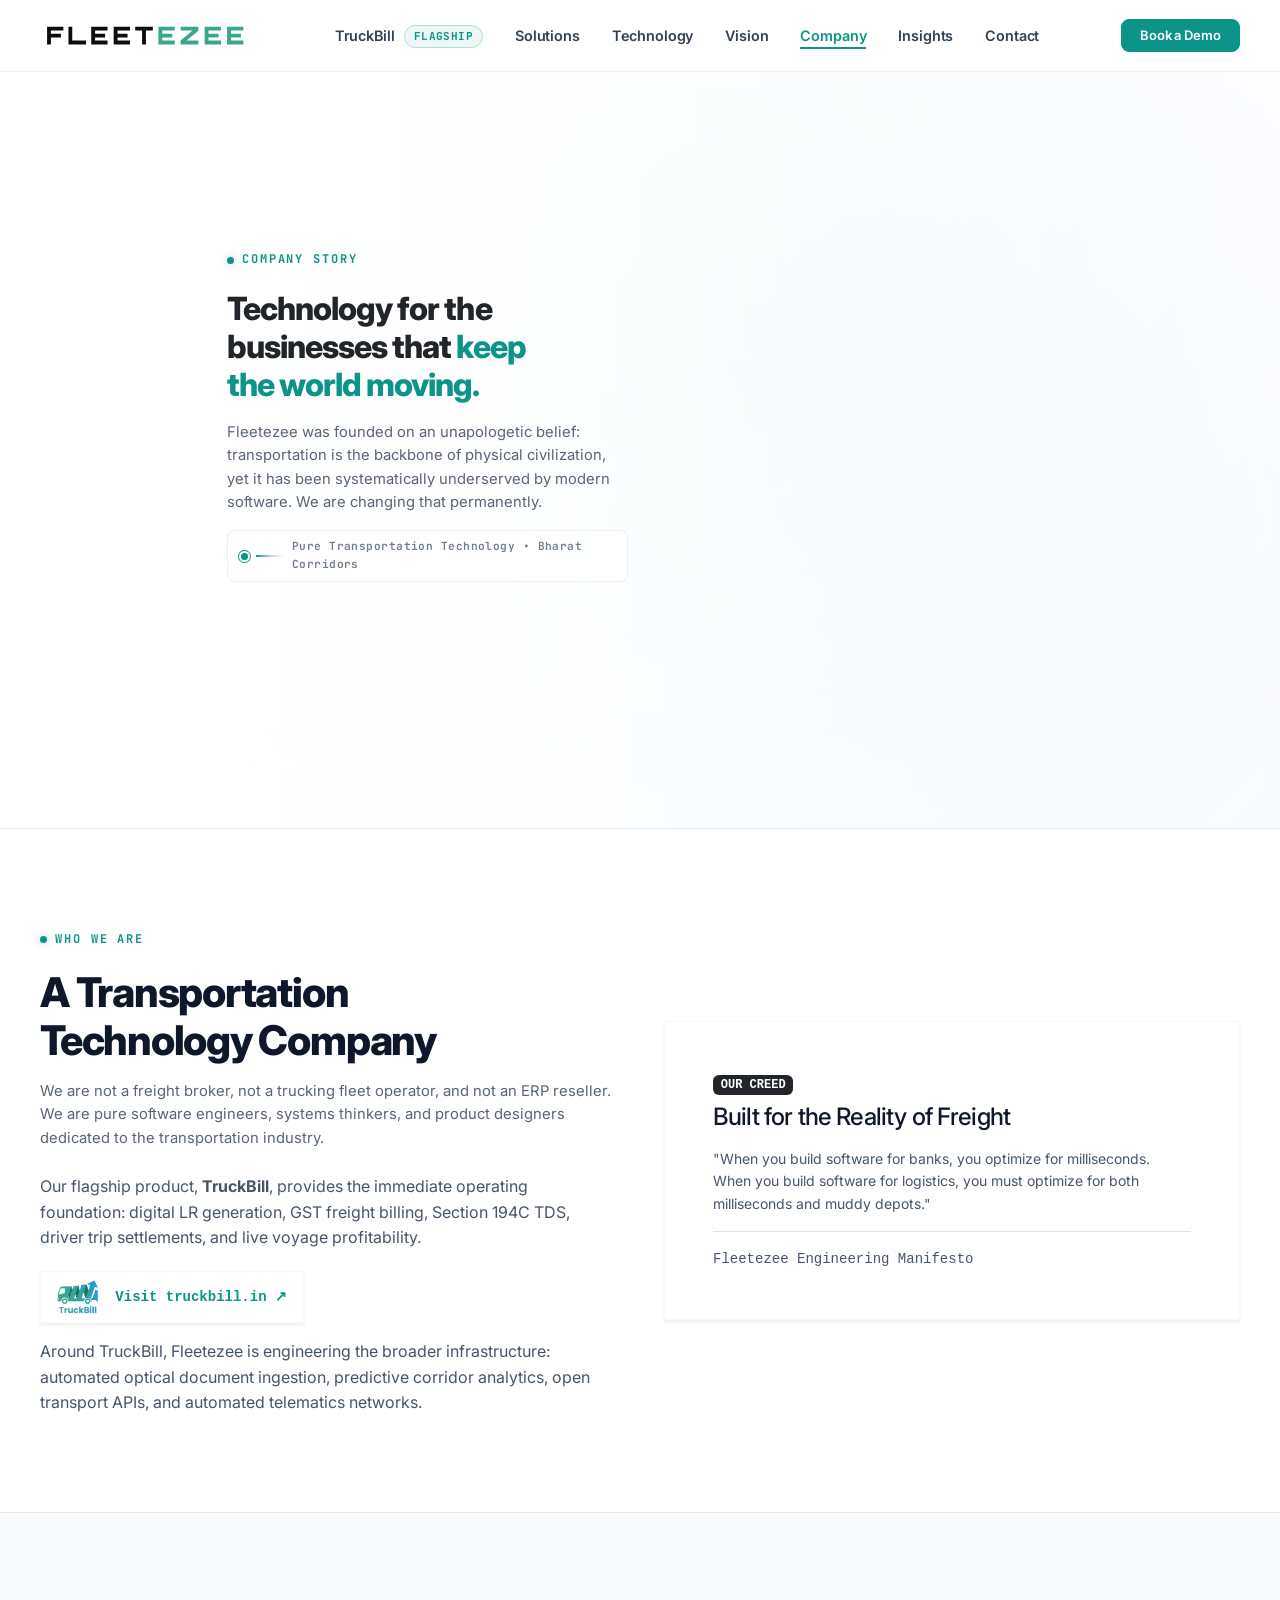
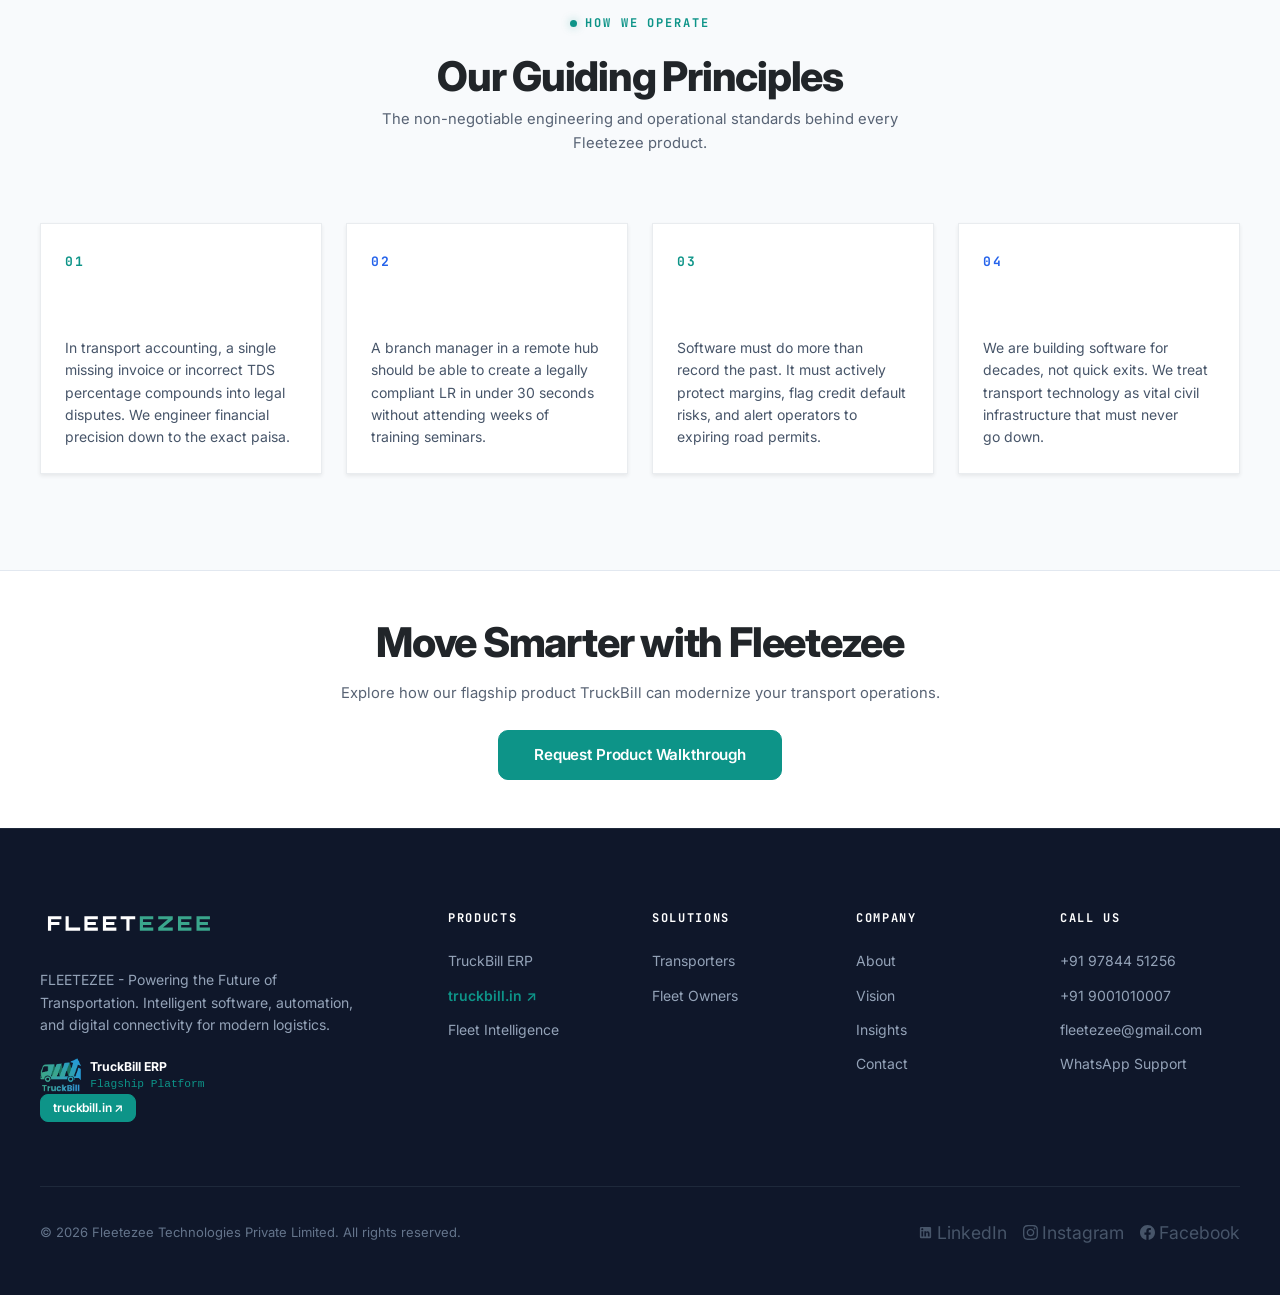
==== commit 5eb668da: "Show complete India in hero background with full width, moving trucks, warehouses [WH], truckyards [" ====
--- a/about.html
+++ b/about.html
@@ -166,12 +166,12 @@
             <h1 class="display-hero text-dark mb-3">
               Technology for the businesses that <span class="text-teal">keep the world moving.</span>
             </h1>
-            <p class="hero-lead-text mb-4">
+            <p class="hero-lead-text mb-3">
               Fleetezee was founded on an unapologetic belief: transportation is the backbone of physical civilization, yet it has been systematically underserved by modern software. We are changing that permanently.
             </p>
 
             <!-- Smart Translucent Connector -->
-            <div class="hero-text-connector d-none d-lg-flex align-items-center gap-2 mt-4">
+            <div class="hero-text-connector d-none d-lg-flex align-items-center gap-2 mt-3">
               <span class="connector-dot"></span>
               <span class="connector-line"></span>
               <span class="connector-label">Pure Transportation Technology &bull; Bharat Corridors</span>
--- a/assets/css/main.css
+++ b/assets/css/main.css
@@ -148,12 +148,12 @@
   box-shadow: 0 0 8px rgba(13, 148, 136, 0.4);
 }
 
-/* Display Headings (Refined Grand & Classy Proportions) */
+/* Display Headings (Refined Grand & Classy First-Fold Consistency Across All Pages) */
 .display-hero {
-  font-size: clamp(2rem, 3.4vw, 3.15rem);
+  font-size: clamp(1.75rem, 2.5vw, 2.35rem);
   font-weight: 800;
   letter-spacing: -0.03em;
-  line-height: 1.18;
+  line-height: 1.2;
   color: var(--fz-slate-900);
 }
 
@@ -173,12 +173,13 @@
   color: var(--tb-teal);
 }
 
-.lead-text {
-  font-size: clamp(1rem, 1.25vw, 1.125rem);
-  line-height: 1.68;
-  color: rgba(51, 65, 85, 0.82);
+.lead-text,
+.hero-lead-text {
+  font-size: clamp(0.925rem, 1.1vw, 1.05rem);
+  line-height: 1.58;
+  color: rgba(51, 65, 85, 0.82) !important;
   font-weight: 400;
-  max-width: 640px;
+  max-width: 620px;
 }
 
 /* Modern Section Architecture (Crisp White / Soft Light Slate) */
--- a/assets/css/components.css
+++ b/assets/css/components.css
@@ -4,34 +4,35 @@
    ========================================================================== */
 
 /* --------------------------------------------------------------------------
-   1. HERO SECTION & STANDARDIZED TELEMATICS CONSOLE
+   1. HERO SECTION ARCHITECTURE (STRICT FIRST FOLD VIEWPORT CONFINED)
    -------------------------------------------------------------------------- */
-.hero-section {
-  position: relative;
-  min-height: 560px;
-  display: flex;
-  align-items: center;
-  padding-top: 7.5rem;
-  padding-bottom: 5rem;
+.hero-section,
+.page-hero-section {
+  position: relative;
+  /* Strictly confined to the first fold of the screen on all desktop viewports */
+  height: calc(100vh - 72px);
+  min-height: 500px;
+  max-height: calc(100vh - 72px);
+  display: flex;
+  align-items: center;
+  padding-top: 1.25rem;
+  padding-bottom: 1.25rem;
   background-color: #FFFFFF;
   background-image: 
-    radial-gradient(circle at 75% 35%, rgba(13, 148, 136, 0.05) 0%, rgba(37, 99, 235, 0.02) 45%, transparent 75%),
+    radial-gradient(circle at 60% 40%, rgba(13, 148, 136, 0.05) 0%, rgba(37, 99, 235, 0.02) 45%, transparent 75%),
     linear-gradient(180deg, #FFFFFF 0%, #F8FAFC 100%);
   overflow: hidden;
 }
 
-.page-hero-section {
-  position: relative;
-  min-height: 520px;
-  display: flex;
-  align-items: center;
-  padding-top: 7.5rem;
-  padding-bottom: 4.5rem;
-  background-color: #FFFFFF;
-  background-image: 
-    radial-gradient(circle at 75% 35%, rgba(13, 148, 136, 0.05) 0%, rgba(37, 99, 235, 0.02) 45%, transparent 75%),
-    linear-gradient(180deg, #FFFFFF 0%, #F8FAFC 100%);
-  overflow: hidden;
+@media (max-width: 991px) {
+  .hero-section,
+  .page-hero-section {
+    height: auto;
+    min-height: calc(100svh - 68px);
+    max-height: none;
+    padding-top: 5.5rem;
+    padding-bottom: 3rem;
+  }
 }
 
 /* Full-bleed seamless background canvas across the whole hero */
@@ -47,7 +48,7 @@
   pointer-events: none;
 }
 
-/* Soft horizontal gradient vignette keeping left text area pure & crystal clear, while revealing moving trucks on the right */
+/* Soft horizontal vignette protecting foreground typography while letting full-width India map & moving trucks shine through */
 .hero-vignette {
   position: absolute;
   top: 0;
@@ -55,10 +56,10 @@
   width: 100%;
   height: 100%;
   background: linear-gradient(90deg, 
-    rgba(255, 255, 255, 0.98) 0%, 
-    rgba(255, 255, 255, 0.95) 42%, 
-    rgba(255, 255, 255, 0.45) 65%, 
-    rgba(255, 255, 255, 0.02) 100%
+    rgba(255, 255, 255, 0.96) 0%, 
+    rgba(255, 255, 255, 0.88) 38%, 
+    rgba(255, 255, 255, 0.48) 65%, 
+    rgba(255, 255, 255, 0.12) 100%
   );
   z-index: 2;
   pointer-events: none;
@@ -85,7 +86,7 @@
   font-weight: 700;
   color: rgba(15, 23, 42, 0.85);
   letter-spacing: 0.08em;
-  margin-bottom: 1.5rem;
+  margin-bottom: 0.85rem;
   box-shadow: 0 4px 16px -2px rgba(15, 23, 42, 0.04);
 }
 
@@ -134,8 +135,8 @@
 
 /* Refined Grand Classy Hero Typography */
 .hero-lead-text {
-  font-size: clamp(1rem, 1.35vw, 1.125rem);
-  line-height: 1.68;
+  font-size: clamp(0.925rem, 1.1vw, 1.05rem);
+  line-height: 1.58;
   color: rgba(51, 65, 85, 0.82) !important;
   font-weight: 400;
   max-width: 600px;
@@ -145,50 +146,59 @@
   display: flex;
   align-items: center;
   flex-wrap: wrap;
-  gap: 1rem;
-  margin-top: 2rem;
-}
-
-/* Translucent Frosted Glass Metric Strip */
+  gap: 0.85rem;
+  margin-top: 1.25rem;
+}
+
+/* Translucent Frosted Glass Metric Strip (Compact & Low-Profile) */
 .hero-metrics-strip {
-  margin-top: 3rem;
-  padding-top: 1.5rem;
-  border-top: 1px solid rgba(226, 232, 240, 0.65);
+  margin-top: 1.15rem;
+  padding-top: 0.85rem;
+  border-top: 1px solid rgba(226, 232, 240, 0.7);
   display: grid;
-  grid-template-columns: repeat(auto-fit, minmax(160px, 1fr));
-  gap: 1rem;
+  grid-template-columns: repeat(4, 1fr);
+  gap: 0.65rem;
+}
+
+@media (max-width: 991px) {
+  .hero-metrics-strip {
+    grid-template-columns: repeat(2, 1fr);
+    gap: 0.5rem;
+  }
 }
 
 .hero-metric-item {
-  background: rgba(255, 255, 255, 0.70);
-  backdrop-filter: blur(14px);
-  -webkit-backdrop-filter: blur(14px);
-  border: 1px solid rgba(226, 232, 240, 0.70);
-  border-radius: 14px;
-  padding: 1.15rem 1.35rem;
-  box-shadow: 0 4px 16px -4px rgba(15, 23, 42, 0.03);
-  transition: all 0.25s ease;
+  background: rgba(255, 255, 255, 0.72);
+  backdrop-filter: blur(12px);
+  -webkit-backdrop-filter: blur(12px);
+  border: 1px solid rgba(226, 232, 240, 0.75);
+  border-radius: 10px;
+  padding: 0.55rem 0.75rem;
+  box-shadow: 0 2px 10px -2px rgba(15, 23, 42, 0.03);
+  transition: all 0.2s ease;
 }
 
 .hero-metric-item:hover {
   transform: translateY(-2px);
-  box-shadow: 0 8px 24px -6px rgba(15, 23, 42, 0.06);
+  box-shadow: 0 6px 18px -4px rgba(15, 23, 42, 0.06);
   border-color: rgba(13, 148, 136, 0.35);
 }
 
 .hero-metric-item h4 {
   font-family: var(--font-mono);
-  font-size: 1.65rem;
+  font-size: clamp(0.95rem, 1.15vw, 1.125rem);
   font-weight: 800;
-  margin-bottom: 0.2rem;
-  color: var(--fz-slate-900);
+  margin-bottom: 0.15rem;
+  line-height: 1.2;
+  color: var(--fz-slate-900);
+  white-space: nowrap;
 }
 
 .hero-metric-item p {
-  font-size: 0.78rem;
-  color: rgba(71, 85, 105, 0.80);
+  font-size: 0.6875rem;
+  color: rgba(71, 85, 105, 0.82);
   margin-bottom: 0;
-  line-height: 1.42;
+  line-height: 1.25;
   font-weight: 500;
 }
 
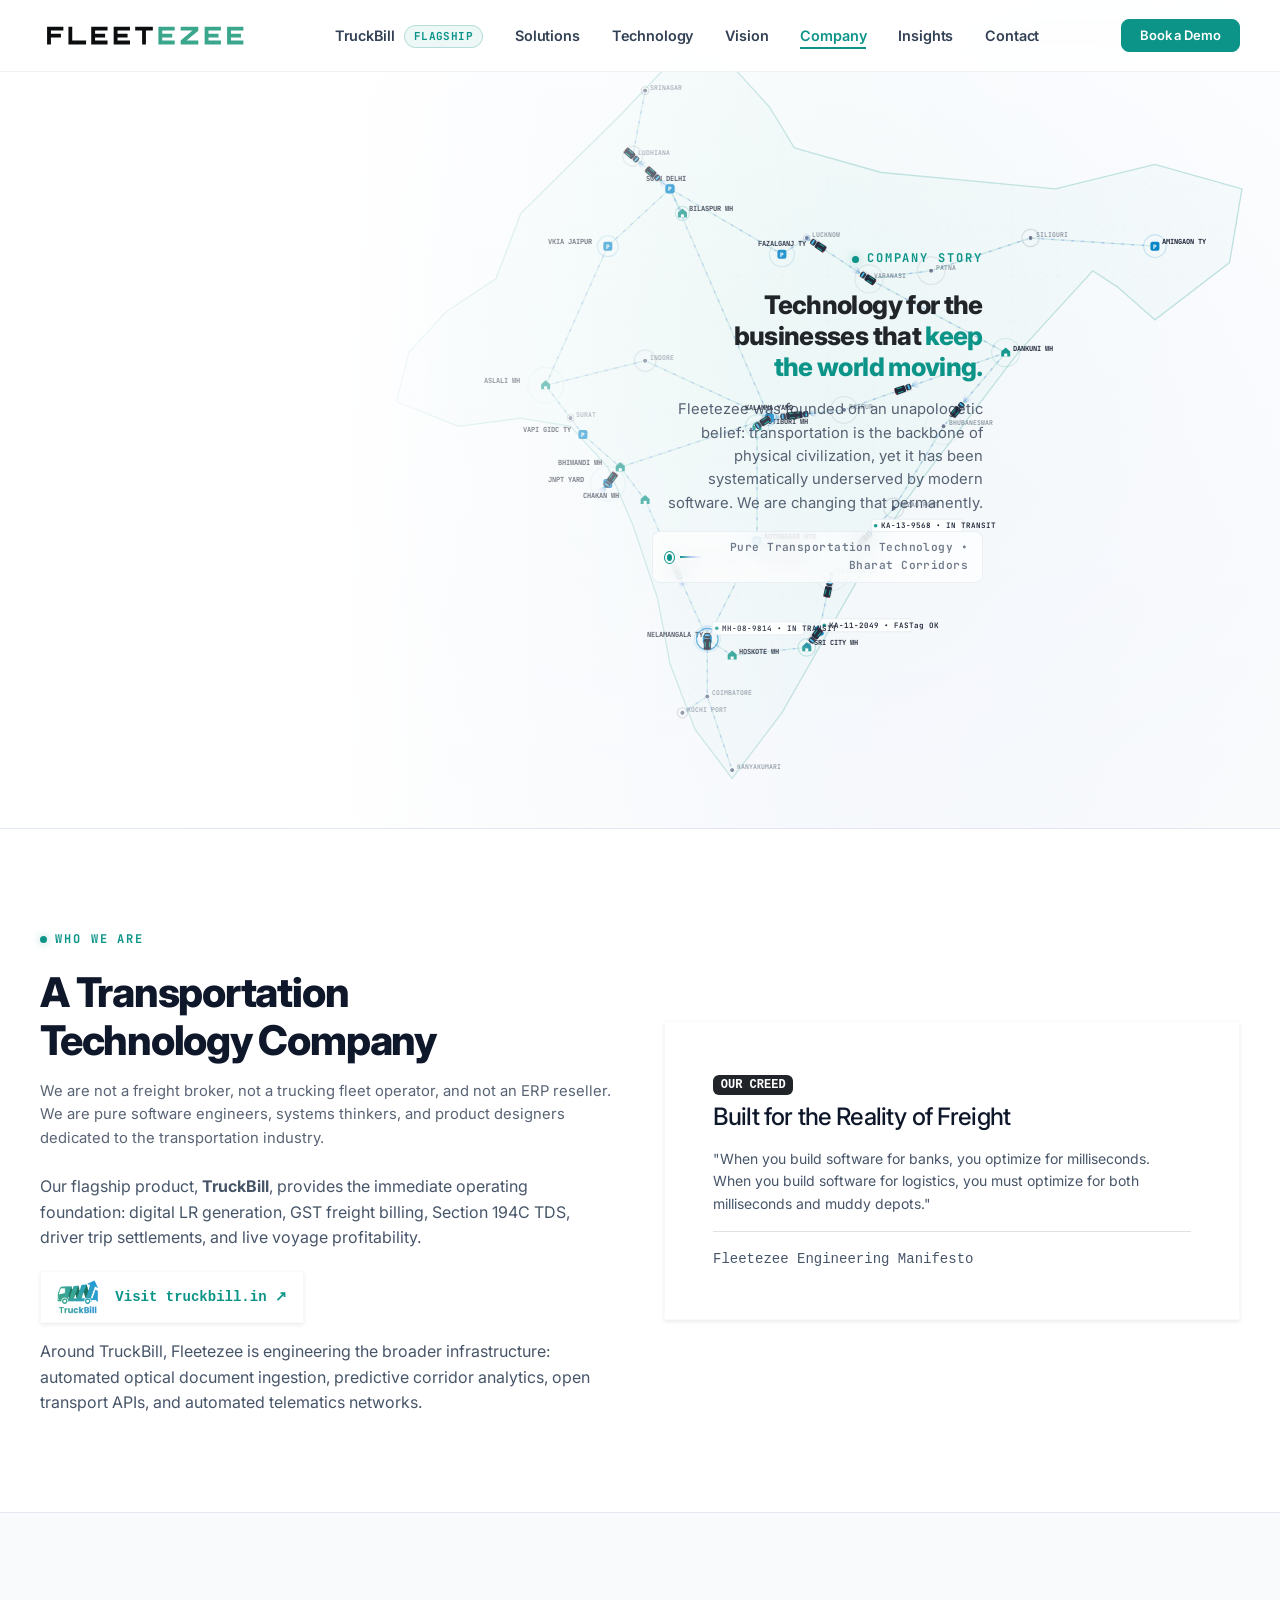
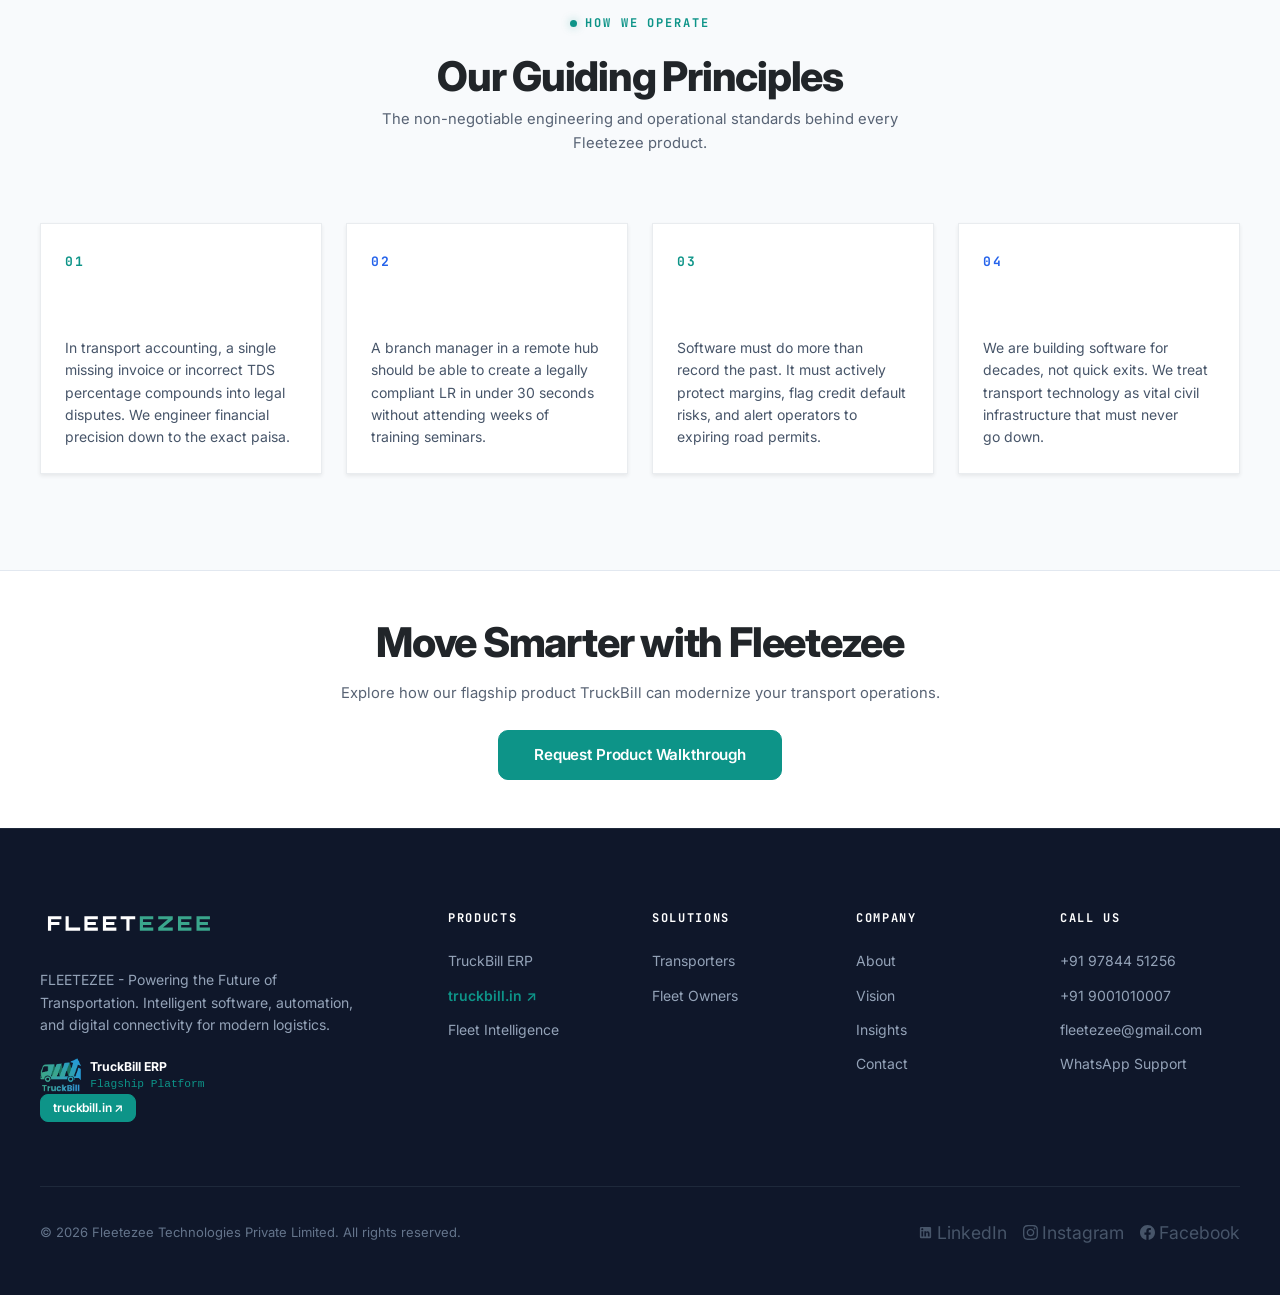
==== commit 80c7a52c: "Right-align hero heading and content on right side of screen across all 8 pages, with 70% width pan-" ====
--- a/about.html
+++ b/about.html
@@ -160,8 +160,8 @@
       <div class="hero-vignette"></div>
 
       <div class="container-fz position-relative" style="z-index: 3;">
-        <div class="row">
-          <div class="col-lg-7 col-xl-6 hero-content">
+        <div class="row justify-content-end">
+          <div class="col-lg-7 col-xl-6 hero-content text-end">
             <span class="eyebrow">Company Story</span>
             <h1 class="display-hero text-dark mb-3">
               Technology for the businesses that <span class="text-teal">keep the world moving.</span>
--- a/assets/css/main.css
+++ b/assets/css/main.css
@@ -12,7 +12,7 @@
   --fz-offwhite: #F8FAFC;
   --fz-canvas-subtle: #F1F5F9;
   --fz-canvas-warm: #FAFBF9;
-  
+
   --fz-light-surface: #FFFFFF;
   --fz-light-surface-subtle: #F8FAFC;
   --fz-light-border: #E2E8F0;
@@ -71,7 +71,9 @@
 }
 
 /* Base Reset & Typography */
-*, *::before, *::after {
+*,
+*::before,
+*::after {
   box-sizing: border-box;
 }
 
@@ -94,7 +96,12 @@
 }
 
 /* Headings & Typography */
-h1, h2, h3, h4, h5, h6 {
+h1,
+h2,
+h3,
+h4,
+h5,
+h6 {
   font-family: var(--font-sans);
   font-weight: 800;
   letter-spacing: -0.035em;
@@ -143,6 +150,7 @@
 .eyebrow.eyebrow-light {
   color: var(--tb-teal);
 }
+
 .eyebrow.eyebrow-light::before {
   background: var(--tb-teal);
   box-shadow: 0 0 8px rgba(13, 148, 136, 0.4);
@@ -150,10 +158,10 @@
 
 /* Display Headings (Refined Grand & Classy First-Fold Consistency Across All Pages) */
 .display-hero {
-  font-size: clamp(1.75rem, 2.5vw, 2.35rem);
+  font-size: clamp(1.35rem, 2vw, 1.85rem);
   font-weight: 800;
-  letter-spacing: -0.03em;
-  line-height: 1.2;
+  letter-spacing: -0.025em;
+  line-height: 1.22;
   color: var(--fz-slate-900);
 }
 
@@ -462,9 +470,11 @@
 .hamburger-toggle.active .hamburger-line:nth-child(1) {
   transform: translateY(7px) rotate(45deg);
 }
+
 .hamburger-toggle.active .hamburger-line:nth-child(2) {
   opacity: 0;
 }
+
 .hamburger-toggle.active .hamburger-line:nth-child(3) {
   transform: translateY(-7px) rotate(-45deg);
 }
@@ -589,6 +599,7 @@
   font-size: 1.1rem;
   transition: color 0.2s ease;
 }
+
 .social-links a:hover {
   color: var(--tb-teal-light);
 }
@@ -610,13 +621,33 @@
 }
 
 /* Utilities */
-.text-teal { color: var(--tb-teal) !important; }
-.text-azure { color: var(--tb-azure) !important; }
-.text-muted-dark { color: var(--fz-slate-600) !important; }
-.text-muted-light { color: var(--fz-slate-600) !important; }
-.bg-deep-charcoal { background-color: var(--fz-offwhite) !important; }
-.bg-surface-charcoal { background-color: #FFFFFF !important; }
-.border-charcoal { border-color: var(--fz-light-border) !important; }
+.text-teal {
+  color: var(--tb-teal) !important;
+}
+
+.text-azure {
+  color: var(--tb-azure) !important;
+}
+
+.text-muted-dark {
+  color: var(--fz-slate-600) !important;
+}
+
+.text-muted-light {
+  color: var(--fz-slate-600) !important;
+}
+
+.bg-deep-charcoal {
+  background-color: var(--fz-offwhite) !important;
+}
+
+.bg-surface-charcoal {
+  background-color: #FFFFFF !important;
+}
+
+.border-charcoal {
+  border-color: var(--fz-light-border) !important;
+}
 
 /* Crisp Card Container Utility */
 .card-light-modern {
@@ -641,4 +672,4 @@
   margin-right: auto;
   padding-left: clamp(1rem, 3.5vw, 2.5rem);
   padding-right: clamp(1rem, 3.5vw, 2.5rem);
-}
+}
--- a/assets/css/components.css
+++ b/assets/css/components.css
@@ -18,13 +18,14 @@
   padding-top: 1.25rem;
   padding-bottom: 1.25rem;
   background-color: #FFFFFF;
-  background-image: 
+  background-image:
     radial-gradient(circle at 60% 40%, rgba(13, 148, 136, 0.05) 0%, rgba(37, 99, 235, 0.02) 45%, transparent 75%),
     linear-gradient(180deg, #FFFFFF 0%, #F8FAFC 100%);
   overflow: hidden;
 }
 
 @media (max-width: 991px) {
+
   .hero-section,
   .page-hero-section {
     height: auto;
@@ -48,19 +49,19 @@
   pointer-events: none;
 }
 
-/* Soft horizontal vignette protecting foreground typography while letting full-width India map & moving trucks shine through */
+/* Soft horizontal vignette protecting foreground typography on the left while seamlessly revealing the 70% width India animation on the right */
 .hero-vignette {
   position: absolute;
   top: 0;
   left: 0;
   width: 100%;
   height: 100%;
-  background: linear-gradient(90deg, 
-    rgba(255, 255, 255, 0.96) 0%, 
-    rgba(255, 255, 255, 0.88) 38%, 
-    rgba(255, 255, 255, 0.48) 65%, 
-    rgba(255, 255, 255, 0.12) 100%
-  );
+  background: linear-gradient(90deg,
+      rgba(255, 255, 255, 1.0) 0%,
+      rgba(255, 255, 255, 0.98) 26%,
+      rgba(255, 255, 255, 0.60) 36%,
+      rgba(255, 255, 255, 0.08) 65%,
+      rgba(255, 255, 255, 0.0) 100%);
   z-index: 2;
   pointer-events: none;
 }
@@ -68,6 +69,17 @@
 .hero-content {
   position: relative;
   z-index: 3;
+}
+
+/* Strictly Lock Hero Headings to Grand, Classy & Compact Scale Across All 8 Pages */
+.hero-section .display-hero,
+.page-hero-section .display-hero,
+.hero-content h1 {
+  font-size: clamp(1.35rem, 2vw, 1.85rem) !important;
+  font-weight: 800;
+  letter-spacing: -0.025em;
+  line-height: 1.22;
+  margin-bottom: 0.75rem;
 }
 
 /* Modern Frosted Translucent Pill Badge */
@@ -123,14 +135,34 @@
 }
 
 @keyframes pulseDot {
-  0%, 100% { opacity: 1; transform: scale(1); }
-  50% { opacity: 0.4; transform: scale(0.85); }
+
+  0%,
+  100% {
+    opacity: 1;
+    transform: scale(1);
+  }
+
+  50% {
+    opacity: 0.4;
+    transform: scale(0.85);
+  }
 }
 
 @keyframes radarPulse {
-  0% { transform: scale(0.95); opacity: 0.8; }
-  50% { transform: scale(1.15); opacity: 1; }
-  100% { transform: scale(0.95); opacity: 0.8; }
+  0% {
+    transform: scale(0.95);
+    opacity: 0.8;
+  }
+
+  50% {
+    transform: scale(1.15);
+    opacity: 1;
+  }
+
+  100% {
+    transform: scale(0.95);
+    opacity: 0.8;
+  }
 }
 
 /* Refined Grand Classy Hero Typography */
@@ -539,9 +571,17 @@
   background: #323841;
 }
 
-.console-dot.close { background: #E05252; }
-.console-dot.min { background: #E5A93C; }
-.console-dot.max { background: #3AA68C; }
+.console-dot.close {
+  background: #E05252;
+}
+
+.console-dot.min {
+  background: #E5A93C;
+}
+
+.console-dot.max {
+  background: #3AA68C;
+}
 
 .console-nav-tabs {
   display: flex;
@@ -1242,4 +1282,4 @@
   font-family: var(--font-mono);
   font-size: 0.8125rem;
   font-weight: 700;
-}
+}
--- a/assets/css/responsive.css
+++ b/assets/css/responsive.css
@@ -163,10 +163,10 @@
   }
 }
 
-/* Large Screens (1440px+) */
+/* Large Screens (1440px+) - Keep hero heading refined, classy and compact */
 @media (min-width: 1440px) {
   .display-hero {
-    font-size: 4.85rem;
+    font-size: clamp(1.4rem, 2vw, 1.85rem);
   }
 }
 
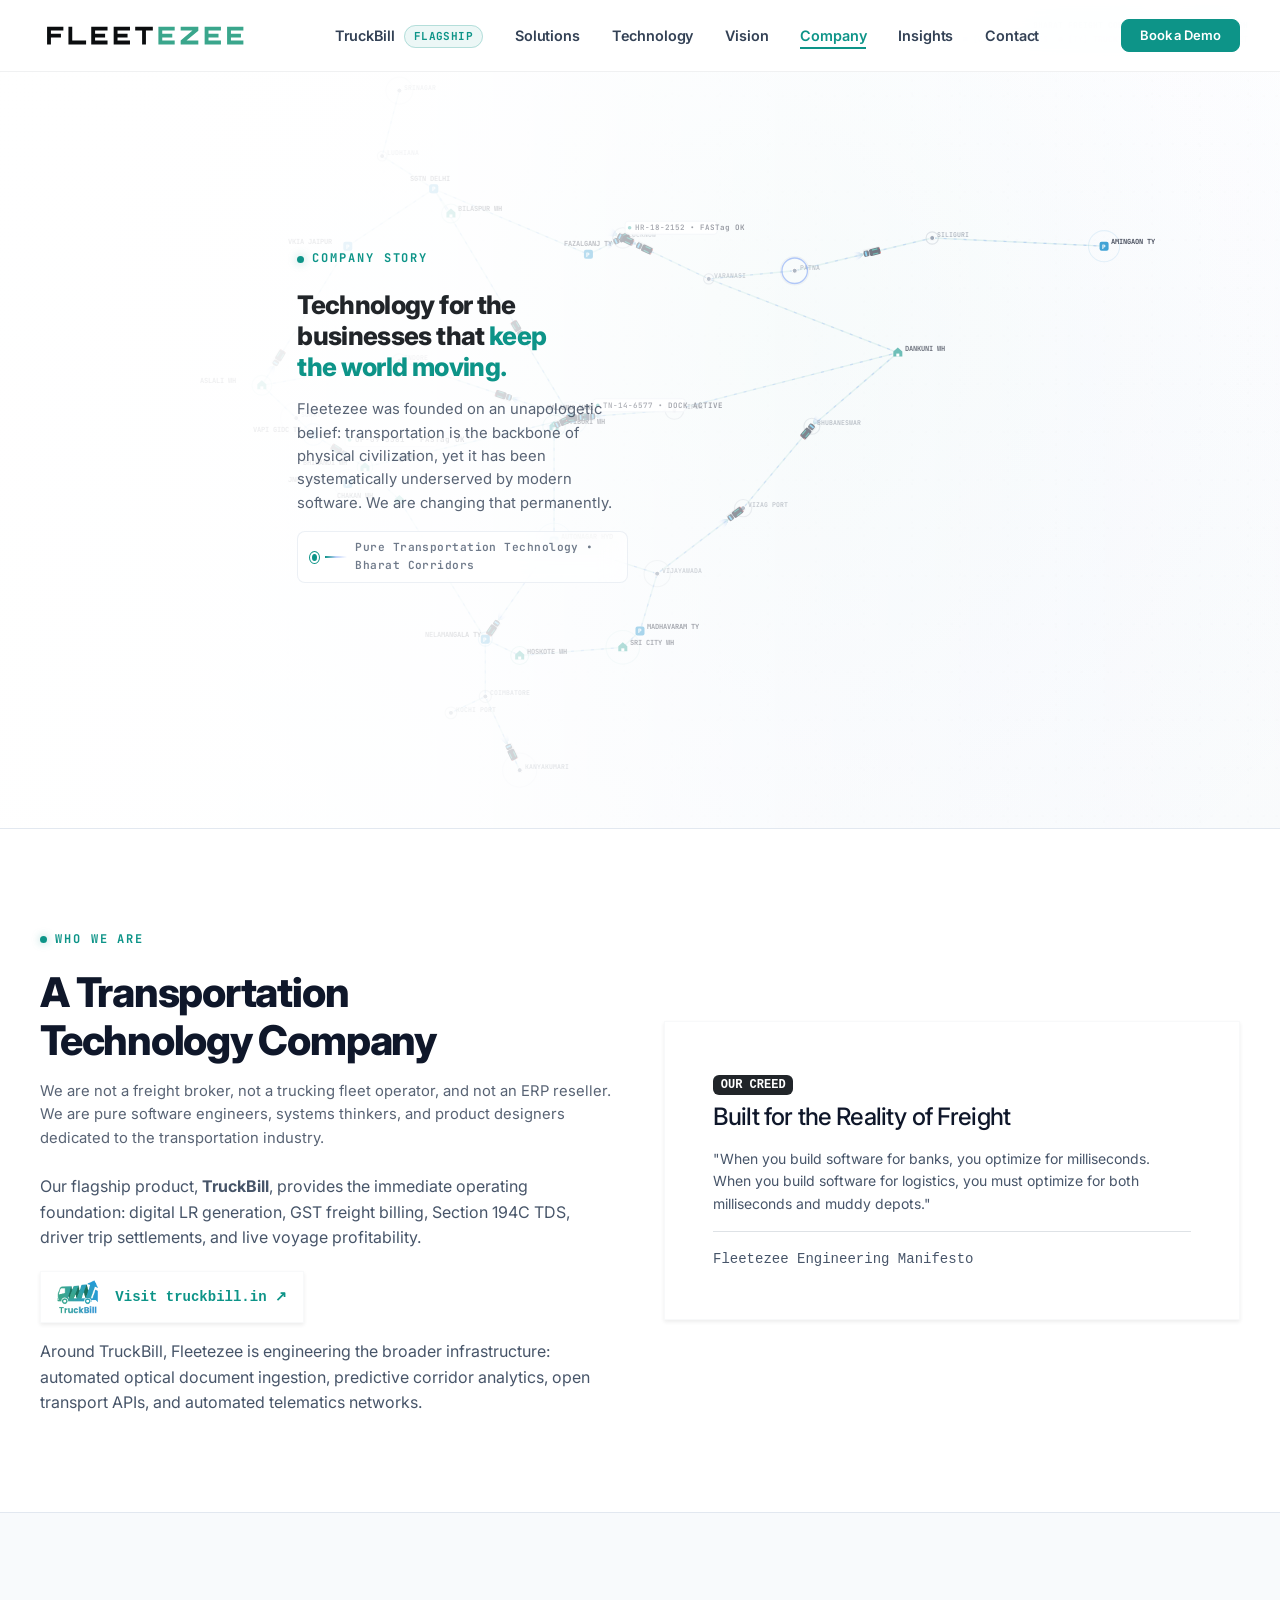
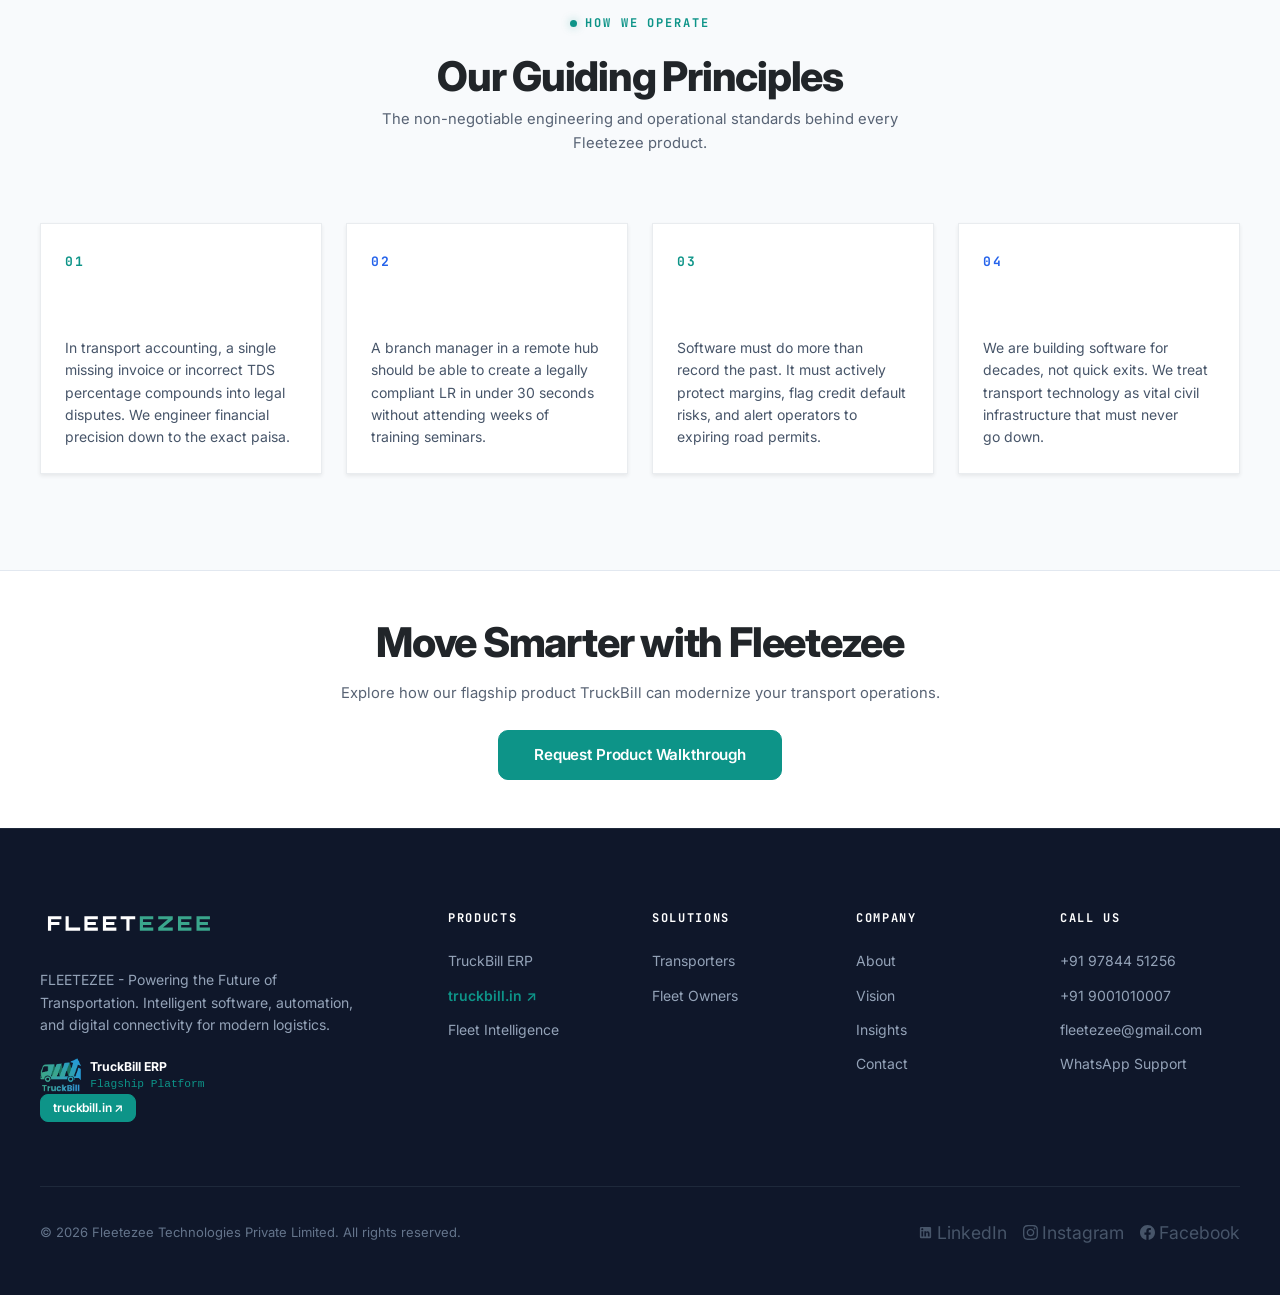
==== commit cf36794a: "Left-align hero headings and typography across all 8 pages; expand animation across whole background" ====
--- a/about.html
+++ b/about.html
@@ -160,8 +160,8 @@
       <div class="hero-vignette"></div>
 
       <div class="container-fz position-relative" style="z-index: 3;">
-        <div class="row justify-content-end">
-          <div class="col-lg-7 col-xl-6 hero-content text-end">
+        <div class="row">
+          <div class="col-lg-7 col-xl-6 hero-content">
             <span class="eyebrow">Company Story</span>
             <h1 class="display-hero text-dark mb-3">
               Technology for the businesses that <span class="text-teal">keep the world moving.</span>
--- a/assets/css/main.css
+++ b/assets/css/main.css
@@ -163,6 +163,7 @@
   letter-spacing: -0.025em;
   line-height: 1.22;
   color: var(--fz-slate-900);
+  text-align: left;
 }
 
 .display-section {
--- a/assets/css/components.css
+++ b/assets/css/components.css
@@ -49,19 +49,19 @@
   pointer-events: none;
 }
 
-/* Soft horizontal vignette protecting foreground typography on the left while seamlessly revealing the 70% width India animation on the right */
+/* Soft horizontal vignette protecting left-aligned foreground typography while seamlessly revealing the full-background seamless network */
 .hero-vignette {
   position: absolute;
   top: 0;
   left: 0;
   width: 100%;
   height: 100%;
-  background: linear-gradient(90deg,
-      rgba(255, 255, 255, 1.0) 0%,
-      rgba(255, 255, 255, 0.98) 26%,
-      rgba(255, 255, 255, 0.60) 36%,
-      rgba(255, 255, 255, 0.08) 65%,
-      rgba(255, 255, 255, 0.0) 100%);
+  background: linear-gradient(90deg, 
+    rgba(255, 255, 255, 0.96) 0%, 
+    rgba(255, 255, 255, 0.90) 34%, 
+    rgba(255, 255, 255, 0.48) 62%, 
+    rgba(255, 255, 255, 0.12) 100%
+  );
   z-index: 2;
   pointer-events: none;
 }
@@ -69,9 +69,10 @@
 .hero-content {
   position: relative;
   z-index: 3;
-}
-
-/* Strictly Lock Hero Headings to Grand, Classy & Compact Scale Across All 8 Pages */
+  text-align: left;
+}
+
+/* Strictly Lock Hero Headings to Grand, Classy, Left-Aligned Scale Across All 8 Pages */
 .hero-section .display-hero,
 .page-hero-section .display-hero,
 .hero-content h1 {
@@ -80,6 +81,7 @@
   letter-spacing: -0.025em;
   line-height: 1.22;
   margin-bottom: 0.75rem;
+  text-align: left;
 }
 
 /* Modern Frosted Translucent Pill Badge */
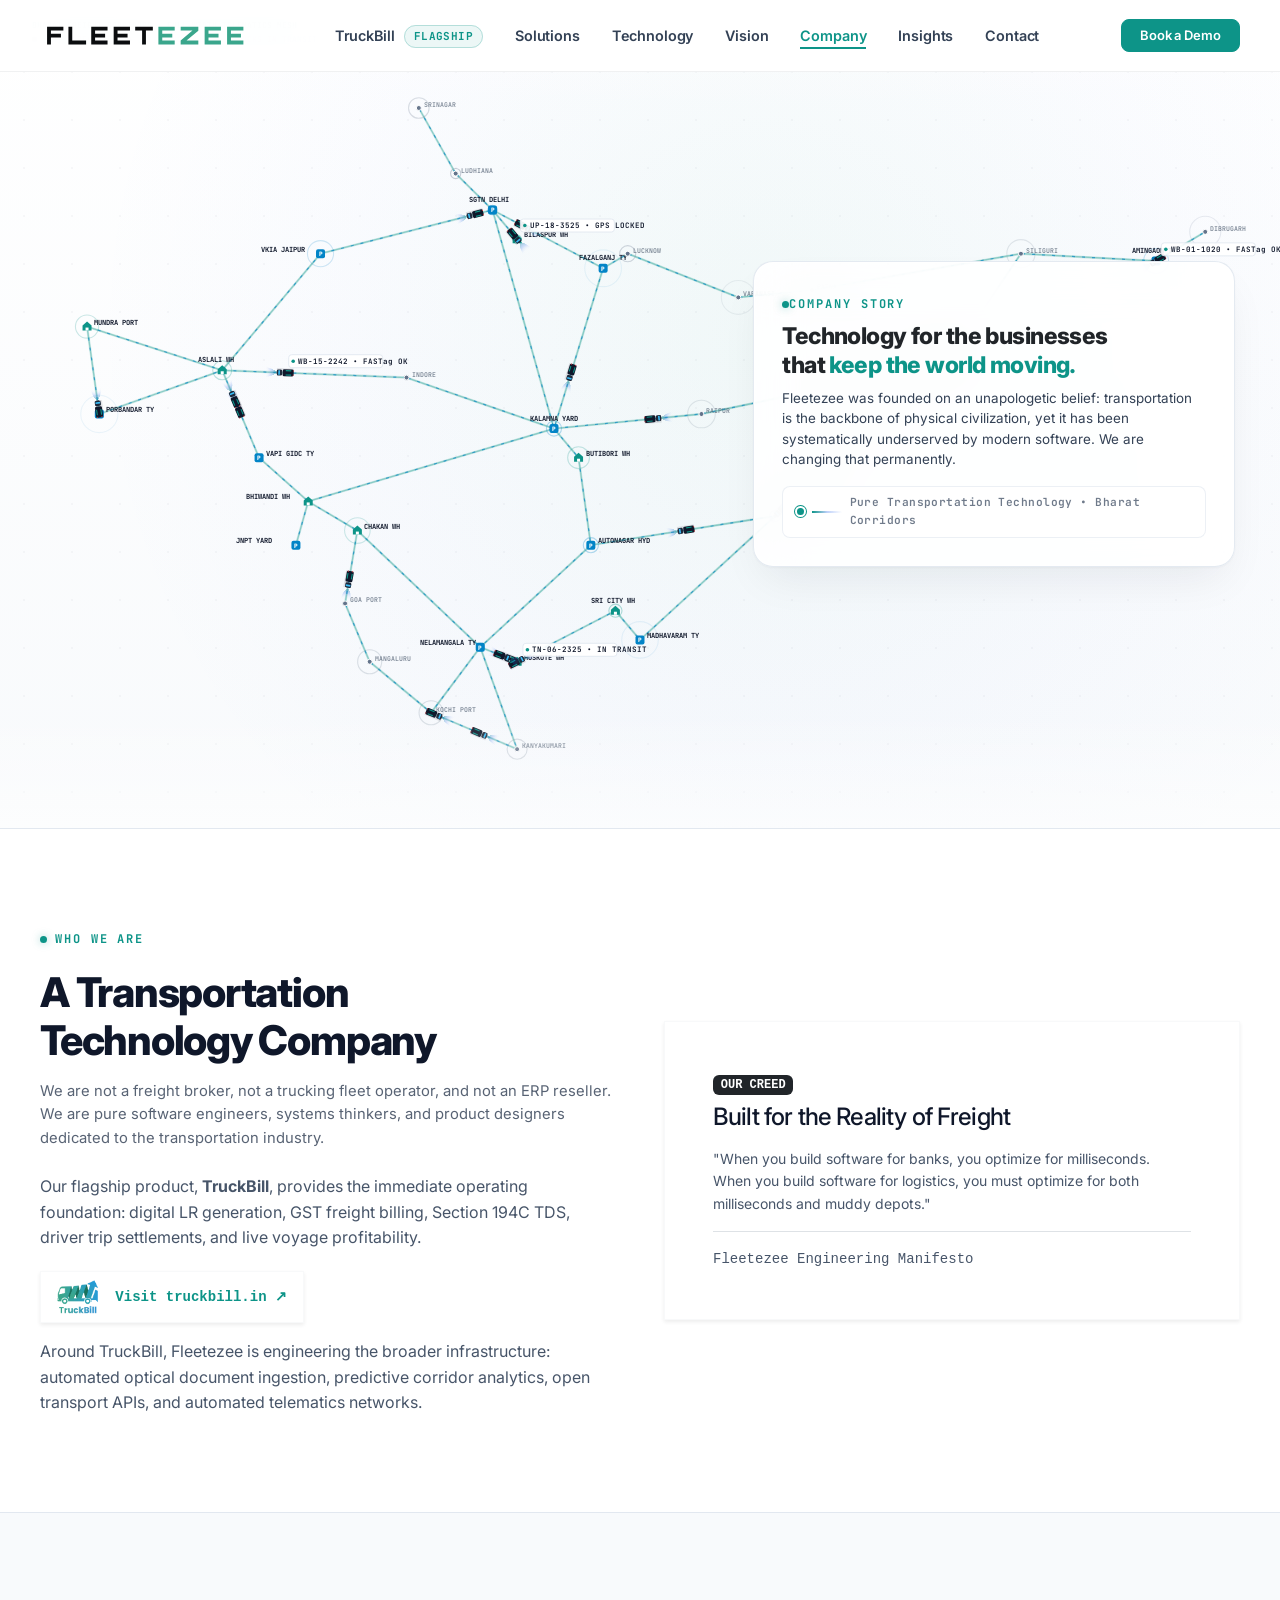
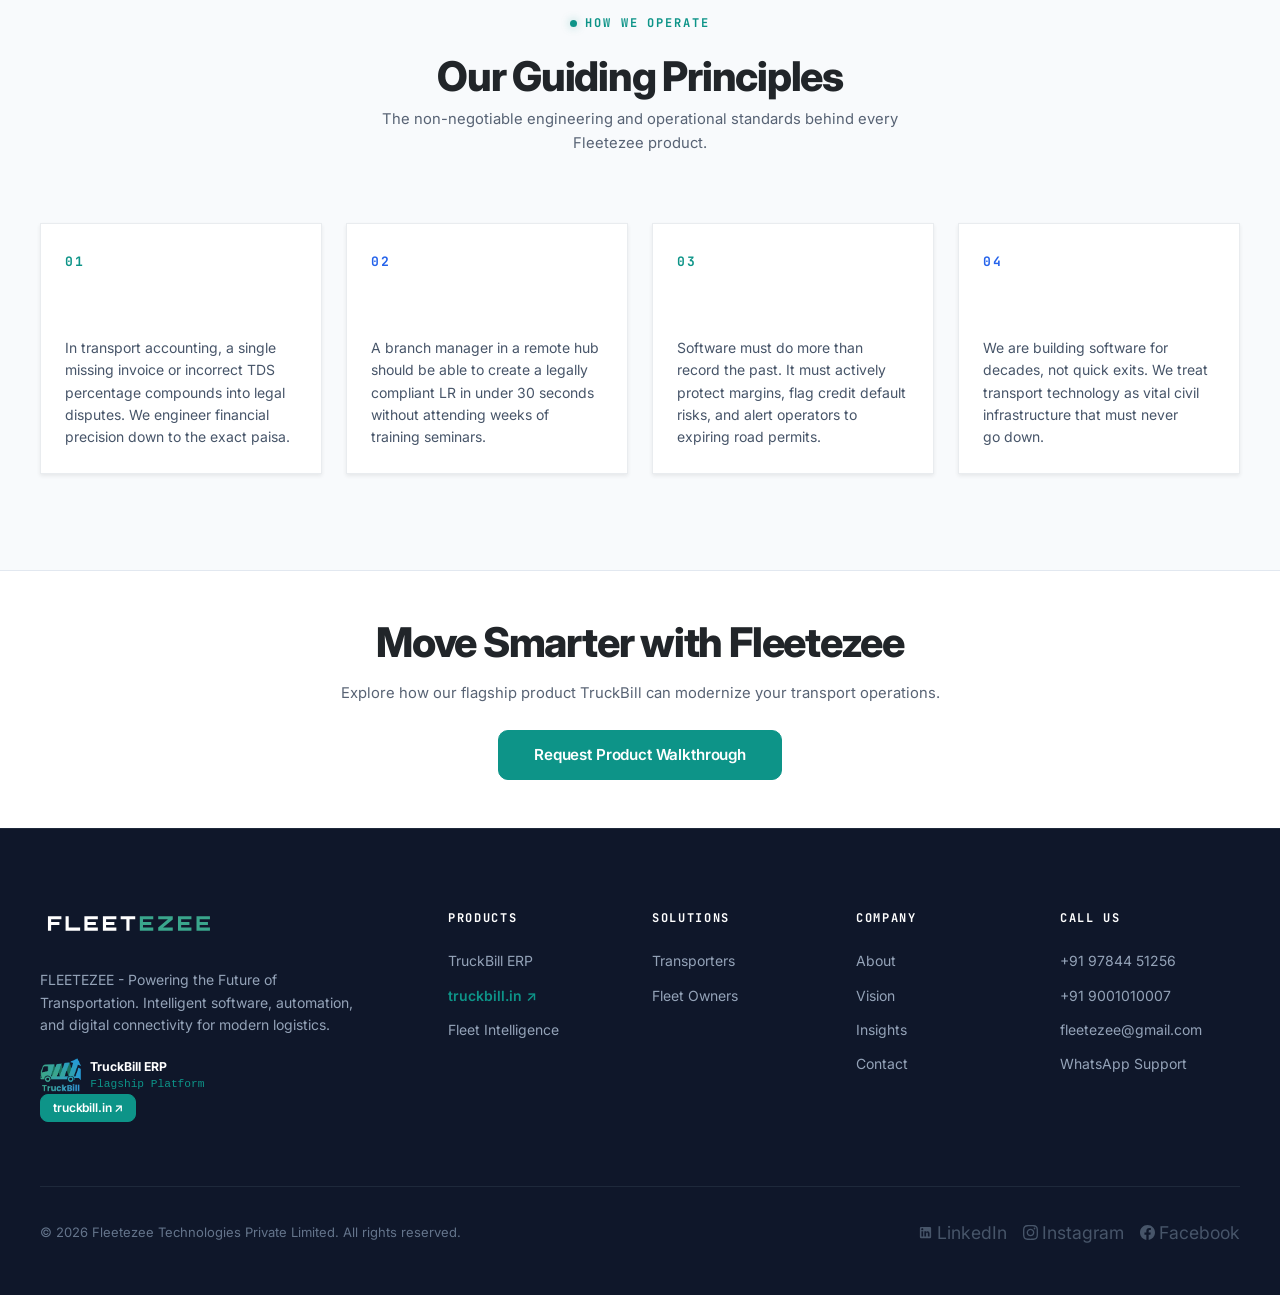
==== commit efb2a310: "Refactor hero banner layout: end-to-end full-width freight network canvas, right-aligned executive g" ====
--- a/about.html
+++ b/about.html
@@ -159,22 +159,24 @@
       <canvas class="hero-telematics-canvas" aria-hidden="true"></canvas>
       <div class="hero-vignette"></div>
 
-      <div class="container-fz position-relative" style="z-index: 3;">
-        <div class="row">
-          <div class="col-lg-7 col-xl-6 hero-content">
-            <span class="eyebrow">Company Story</span>
-            <h1 class="display-hero text-dark mb-3">
-              Technology for the businesses that <span class="text-teal">keep the world moving.</span>
-            </h1>
-            <p class="hero-lead-text mb-3">
-              Fleetezee was founded on an unapologetic belief: transportation is the backbone of physical civilization, yet it has been systematically underserved by modern software. We are changing that permanently.
-            </p>
-
-            <!-- Smart Translucent Connector -->
-            <div class="hero-text-connector d-none d-lg-flex align-items-center gap-2 mt-3">
-              <span class="connector-dot"></span>
-              <span class="connector-line"></span>
-              <span class="connector-label">Pure Transportation Technology &bull; Bharat Corridors</span>
+      <div class="container-hero">
+        <div class="row justify-content-end align-items-center">
+          <div class="col-lg-6 col-xl-5 col-xxl-5 hero-content">
+            <div class="hero-glass-card">
+              <span class="eyebrow mb-2 d-inline-block">Company Story</span>
+              <h1 class="display-hero text-dark mb-2">
+                Technology for the businesses that <span class="text-teal">keep the world moving.</span>
+              </h1>
+              <p class="hero-lead-text mb-3">
+                Fleetezee was founded on an unapologetic belief: transportation is the backbone of physical civilization, yet it has been systematically underserved by modern software. We are changing that permanently.
+              </p>
+
+              <!-- Smart Translucent Connector -->
+              <div class="hero-text-connector d-none d-lg-flex align-items-center gap-2 mt-3">
+                <span class="connector-dot"></span>
+                <span class="connector-line"></span>
+                <span class="connector-label">Pure Transportation Technology &bull; Bharat Corridors</span>
+              </div>
             </div>
           </div>
         </div>
--- a/assets/css/components.css
+++ b/assets/css/components.css
@@ -49,18 +49,28 @@
   pointer-events: none;
 }
 
-/* Soft horizontal vignette protecting left-aligned foreground typography while seamlessly revealing the full-background seamless network */
+/* Full-bleed container specifically for hero sections (no 1280px artificial squeeze) */
+.container-hero {
+  width: 100%;
+  max-width: 100%;
+  padding-left: clamp(1.25rem, 3.5vw, 3.5rem);
+  padding-right: clamp(1.25rem, 3.5vw, 3.5rem);
+  position: relative;
+  z-index: 3;
+}
+
+/* Feathered edge vignette preserving 100% full-width animation visibility across the screen */
 .hero-vignette {
   position: absolute;
   top: 0;
   left: 0;
   width: 100%;
   height: 100%;
-  background: linear-gradient(90deg, 
-    rgba(255, 255, 255, 0.96) 0%, 
-    rgba(255, 255, 255, 0.90) 34%, 
-    rgba(255, 255, 255, 0.48) 62%, 
-    rgba(255, 255, 255, 0.12) 100%
+  background: linear-gradient(180deg, 
+    rgba(255, 255, 255, 0.40) 0%, 
+    transparent 14%, 
+    transparent 86%, 
+    rgba(255, 255, 255, 0.60) 100%
   );
   z-index: 2;
   pointer-events: none;
@@ -69,19 +79,36 @@
 .hero-content {
   position: relative;
   z-index: 3;
+}
+
+/* Executive Frosted Glass Card for Right-Side Hero Presentation */
+.hero-glass-card {
+  position: relative;
+  background: rgba(255, 255, 255, 0.90);
+  backdrop-filter: blur(24px);
+  -webkit-backdrop-filter: blur(24px);
+  border: 1px solid rgba(226, 232, 240, 0.90);
+  border-radius: 20px;
+  padding: clamp(1.25rem, 2.2vw, 1.85rem);
+  box-shadow:
+    0 20px 45px -12px rgba(15, 23, 42, 0.08),
+    0 1px 3px 0 rgba(15, 23, 42, 0.04),
+    0 0 0 1px rgba(255, 255, 255, 0.9) inset;
   text-align: left;
 }
 
-/* Strictly Lock Hero Headings to Grand, Classy, Left-Aligned Scale Across All 8 Pages */
+/* Strictly Lock Hero Headings to Grand, Classy Scale Across All 8 Pages */
 .hero-section .display-hero,
 .page-hero-section .display-hero,
-.hero-content h1 {
-  font-size: clamp(1.35rem, 2vw, 1.85rem) !important;
+.hero-content h1,
+.hero-glass-card h1 {
+  font-size: clamp(1.28rem, 1.8vw, 1.7rem) !important;
   font-weight: 800;
   letter-spacing: -0.025em;
-  line-height: 1.22;
-  margin-bottom: 0.75rem;
+  line-height: 1.25;
+  margin-bottom: 0.65rem;
   text-align: left;
+  color: #0F172A;
 }
 
 /* Modern Frosted Translucent Pill Badge */
@@ -89,18 +116,18 @@
   display: inline-flex;
   align-items: center;
   gap: 0.65rem;
-  padding: 0.4rem 1.1rem;
-  background: rgba(255, 255, 255, 0.75);
+  padding: 0.35rem 0.95rem;
+  background: rgba(255, 255, 255, 0.85);
   backdrop-filter: blur(12px);
   -webkit-backdrop-filter: blur(12px);
   border: 1px solid rgba(226, 232, 240, 0.8);
   border-radius: 999px;
   font-family: var(--font-mono);
-  font-size: 0.72rem;
+  font-size: 0.70rem;
   font-weight: 700;
   color: rgba(15, 23, 42, 0.85);
   letter-spacing: 0.08em;
-  margin-bottom: 0.85rem;
+  margin-bottom: 0.75rem;
   box-shadow: 0 4px 16px -2px rgba(15, 23, 42, 0.04);
 }
 
@@ -168,30 +195,33 @@
 }
 
 /* Refined Grand Classy Hero Typography */
+.hero-glass-card .hero-lead-text,
 .hero-lead-text {
-  font-size: clamp(0.925rem, 1.1vw, 1.05rem);
-  line-height: 1.58;
-  color: rgba(51, 65, 85, 0.82) !important;
+  font-size: clamp(0.84rem, 0.98vw, 0.94rem);
+  line-height: 1.52;
+  color: #334155 !important;
   font-weight: 400;
-  max-width: 600px;
-}
-
+  margin-bottom: 0.85rem;
+}
+
+.hero-glass-card .hero-cta-group,
 .hero-cta-group {
   display: flex;
   align-items: center;
   flex-wrap: wrap;
-  gap: 0.85rem;
-  margin-top: 1.25rem;
+  gap: 0.75rem;
+  margin-top: 0.5rem;
+  margin-bottom: 0.25rem;
 }
 
 /* Translucent Frosted Glass Metric Strip (Compact & Low-Profile) */
 .hero-metrics-strip {
-  margin-top: 1.15rem;
-  padding-top: 0.85rem;
-  border-top: 1px solid rgba(226, 232, 240, 0.7);
+  margin-top: 0.85rem;
+  padding-top: 0.75rem;
+  border-top: 1px solid rgba(226, 232, 240, 0.75);
   display: grid;
   grid-template-columns: repeat(4, 1fr);
-  gap: 0.65rem;
+  gap: 0.5rem;
 }
 
 @media (max-width: 991px) {
@@ -202,37 +232,35 @@
 }
 
 .hero-metric-item {
-  background: rgba(255, 255, 255, 0.72);
-  backdrop-filter: blur(12px);
-  -webkit-backdrop-filter: blur(12px);
+  background: rgba(248, 250, 252, 0.82);
   border: 1px solid rgba(226, 232, 240, 0.75);
-  border-radius: 10px;
-  padding: 0.55rem 0.75rem;
-  box-shadow: 0 2px 10px -2px rgba(15, 23, 42, 0.03);
+  border-radius: 8px;
+  padding: 0.42rem 0.55rem;
+  box-shadow: 0 1px 3px rgba(15, 23, 42, 0.02);
   transition: all 0.2s ease;
 }
 
 .hero-metric-item:hover {
   transform: translateY(-2px);
-  box-shadow: 0 6px 18px -4px rgba(15, 23, 42, 0.06);
-  border-color: rgba(13, 148, 136, 0.35);
+  box-shadow: 0 4px 12px -2px rgba(15, 23, 42, 0.05);
+  border-color: rgba(13, 148, 136, 0.4);
 }
 
 .hero-metric-item h4 {
   font-family: var(--font-mono);
-  font-size: clamp(0.95rem, 1.15vw, 1.125rem);
+  font-size: clamp(0.82rem, 1vw, 0.95rem);
   font-weight: 800;
-  margin-bottom: 0.15rem;
+  margin-bottom: 0.12rem;
+  line-height: 1.15;
+  color: #0D9488;
+  white-space: nowrap;
+}
+
+.hero-metric-item p {
+  font-size: 0.625rem;
+  color: rgba(71, 85, 105, 0.85);
+  margin-bottom: 0;
   line-height: 1.2;
-  color: var(--fz-slate-900);
-  white-space: nowrap;
-}
-
-.hero-metric-item p {
-  font-size: 0.6875rem;
-  color: rgba(71, 85, 105, 0.82);
-  margin-bottom: 0;
-  line-height: 1.25;
   font-weight: 500;
 }
 
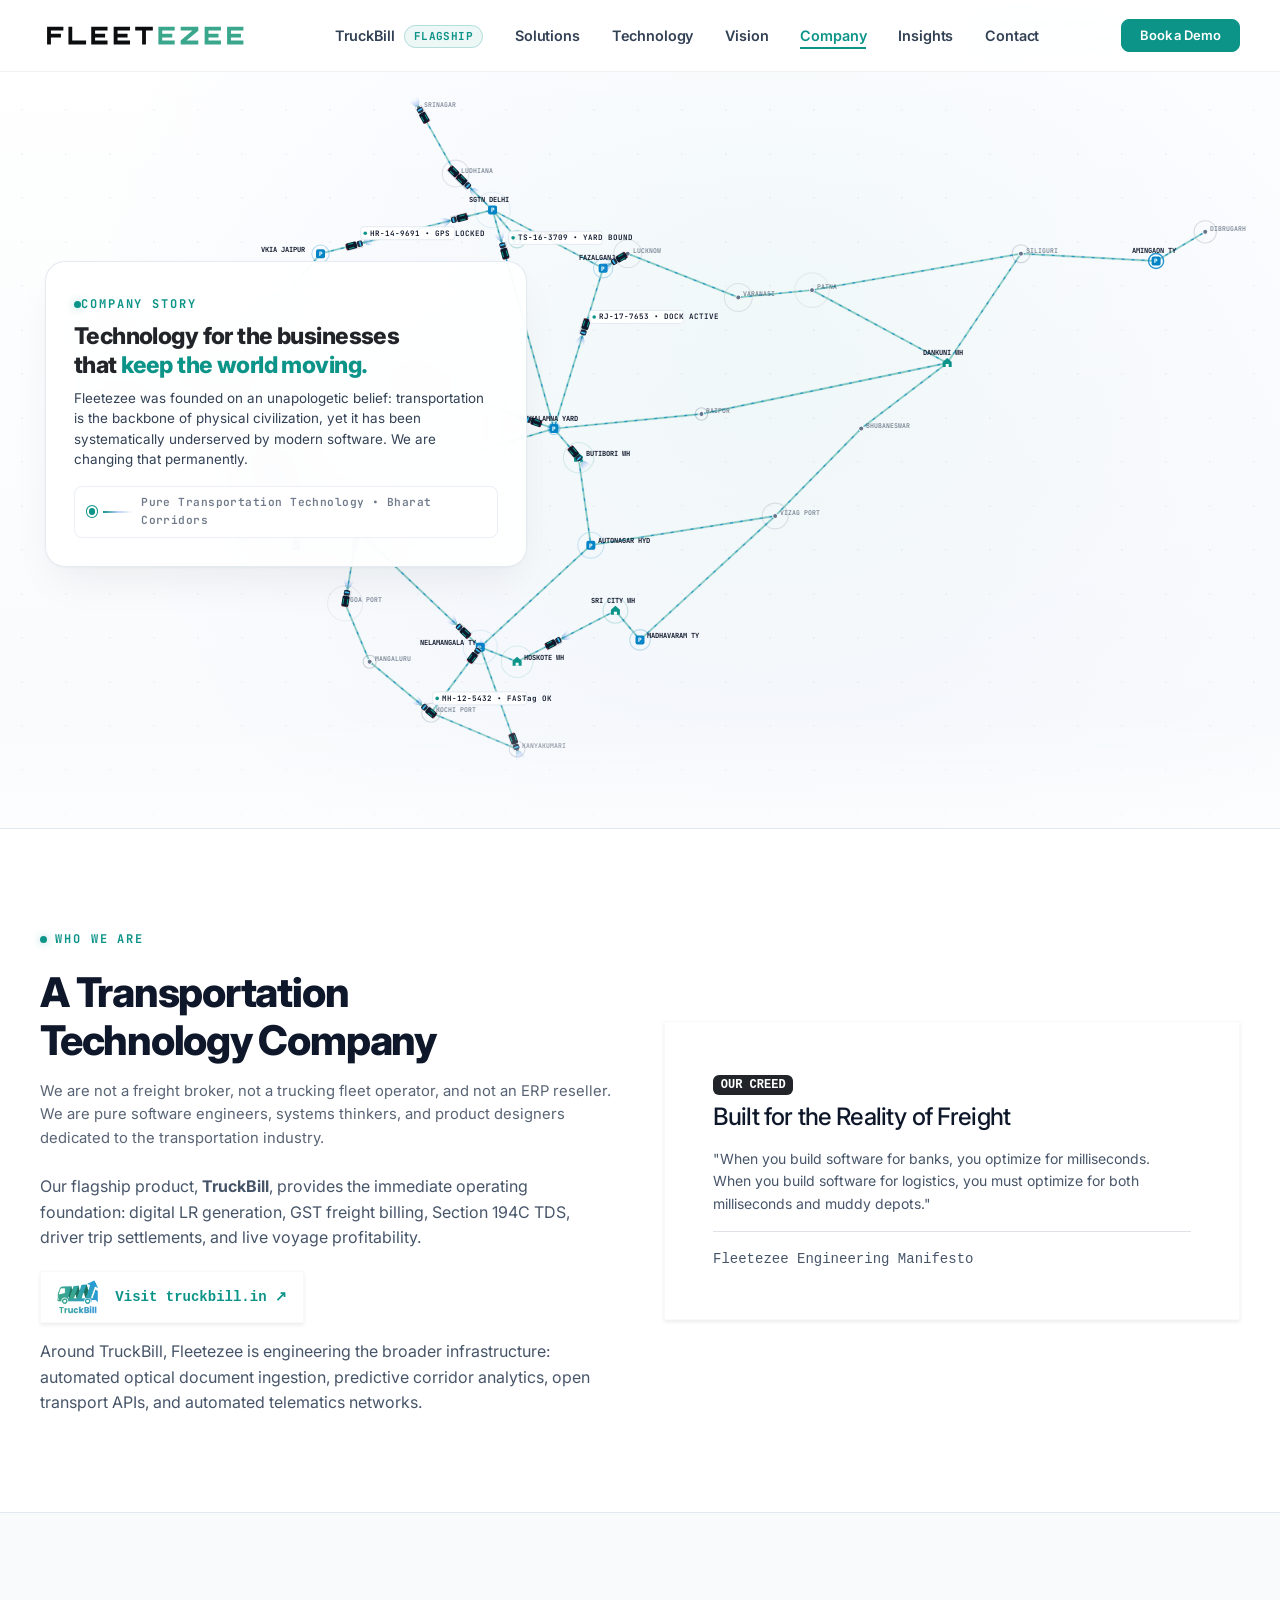
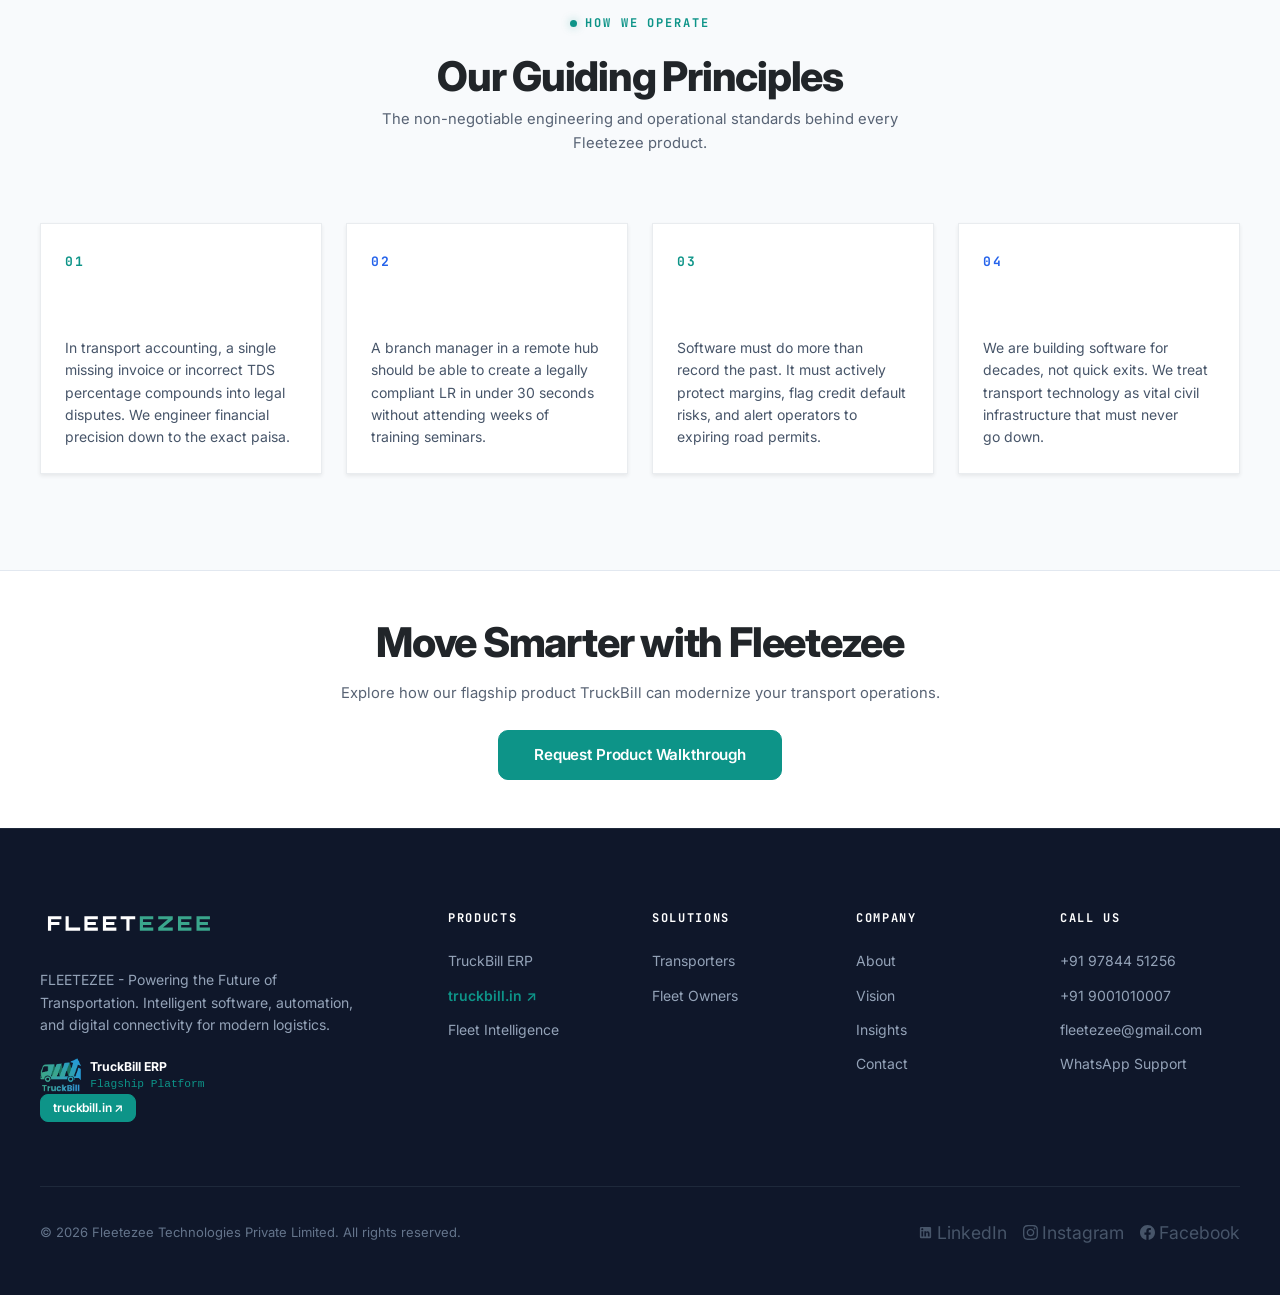
==== commit d3f68ba2: "Position hero glass cards on the left side of hero canvas across all 8 pages and reposition ambient " ====
--- a/about.html
+++ b/about.html
@@ -160,7 +160,7 @@
       <div class="hero-vignette"></div>
 
       <div class="container-hero">
-        <div class="row justify-content-end align-items-center">
+        <div class="row justify-content-start align-items-center">
           <div class="col-lg-6 col-xl-5 col-xxl-5 hero-content">
             <div class="hero-glass-card">
               <span class="eyebrow mb-2 d-inline-block">Company Story</span>
--- a/assets/css/responsive.css
+++ b/assets/css/responsive.css
@@ -57,6 +57,35 @@
     grid-template-columns: repeat(2, 1fr);
   }
 
+  .hero-section,
+  .page-hero-section {
+    height: auto;
+    min-height: calc(100svh - 68px);
+    max-height: none;
+    padding-top: 5.25rem;
+    padding-bottom: 2.75rem;
+  }
+
+  .container-hero {
+    padding-left: clamp(1rem, 3.5vw, 1.75rem);
+    padding-right: clamp(1rem, 3.5vw, 1.75rem);
+  }
+
+  .hero-glass-card {
+    background: rgba(255, 255, 255, 0.88);
+    backdrop-filter: blur(16px);
+    -webkit-backdrop-filter: blur(16px);
+    border-radius: 18px;
+    padding: 1.35rem 1.15rem;
+    margin-top: 0.5rem;
+    box-shadow: 0 16px 36px -10px rgba(15, 23, 42, 0.08);
+  }
+
+  .hero-metrics-strip {
+    grid-template-columns: repeat(2, 1fr);
+    gap: 0.5rem;
+  }
+
   .hero-cta-group {
     width: 100%;
   }
@@ -73,18 +102,96 @@
 /* Small Handhelds (max-width: 575.98px) - 360px, 375px, 390px, 414px */
 @media (max-width: 575.98px) {
   :root {
-    --section-pad-y: 4rem;
-  }
-
-  .hero-section {
-    padding-top: 6.5rem;
-    padding-bottom: 4rem;
+    --section-pad-y: 3.5rem;
+  }
+
+  .hero-section,
+  .page-hero-section {
+    padding-top: 4.75rem;
+    padding-bottom: 2rem;
     min-height: auto;
+  }
+
+  .container-hero {
+    padding-left: 0.85rem;
+    padding-right: 0.85rem;
+  }
+
+  .hero-glass-card {
+    padding: 1.15rem 0.95rem;
+    border-radius: 14px;
+  }
+
+  .hero-glass-card .display-hero,
+  .hero-glass-card h1 {
+    font-size: 1.32rem !important;
+    line-height: 1.24;
+    margin-bottom: 0.55rem;
+  }
+
+  .hero-glass-card .hero-lead-text {
+    font-size: 0.825rem;
+    line-height: 1.48;
+    margin-bottom: 0.75rem;
+  }
+
+  .hero-badge-pill {
+    font-size: 0.64rem;
+    padding: 0.25rem 0.65rem;
+    gap: 0.45rem;
+    margin-bottom: 0.6rem;
   }
 
   .hero-metrics-strip {
     grid-template-columns: 1fr 1fr;
-    gap: 1.25rem;
+    gap: 0.45rem;
+    margin-top: 0.75rem;
+    padding-top: 0.65rem;
+  }
+
+  .hero-metric-item {
+    padding: 0.35rem 0.45rem;
+    border-radius: 6px;
+  }
+
+  .hero-metric-item h4 {
+    font-size: 0.82rem;
+    line-height: 1.1;
+    margin-bottom: 0.1rem;
+  }
+
+  .hero-metric-item p {
+    font-size: 0.58rem;
+    line-height: 1.2;
+  }
+
+  .hero-cta-group {
+    flex-direction: column;
+    gap: 0.5rem;
+    width: 100%;
+    margin-top: 0.6rem;
+  }
+
+  .hero-cta-group .btn-fz {
+    width: 100%;
+    justify-content: center;
+    padding: 0.55rem 1rem;
+    font-size: 0.82rem;
+  }
+
+  .hero-text-connector {
+    padding: 0.35rem 0.65rem;
+    font-size: 0.65rem;
+  }
+
+  .display-section {
+    font-size: 1.55rem;
+    line-height: 1.22;
+  }
+
+  .lead-text {
+    font-size: 0.925rem;
+    line-height: 1.5;
   }
 
   .roadmap-timeline {
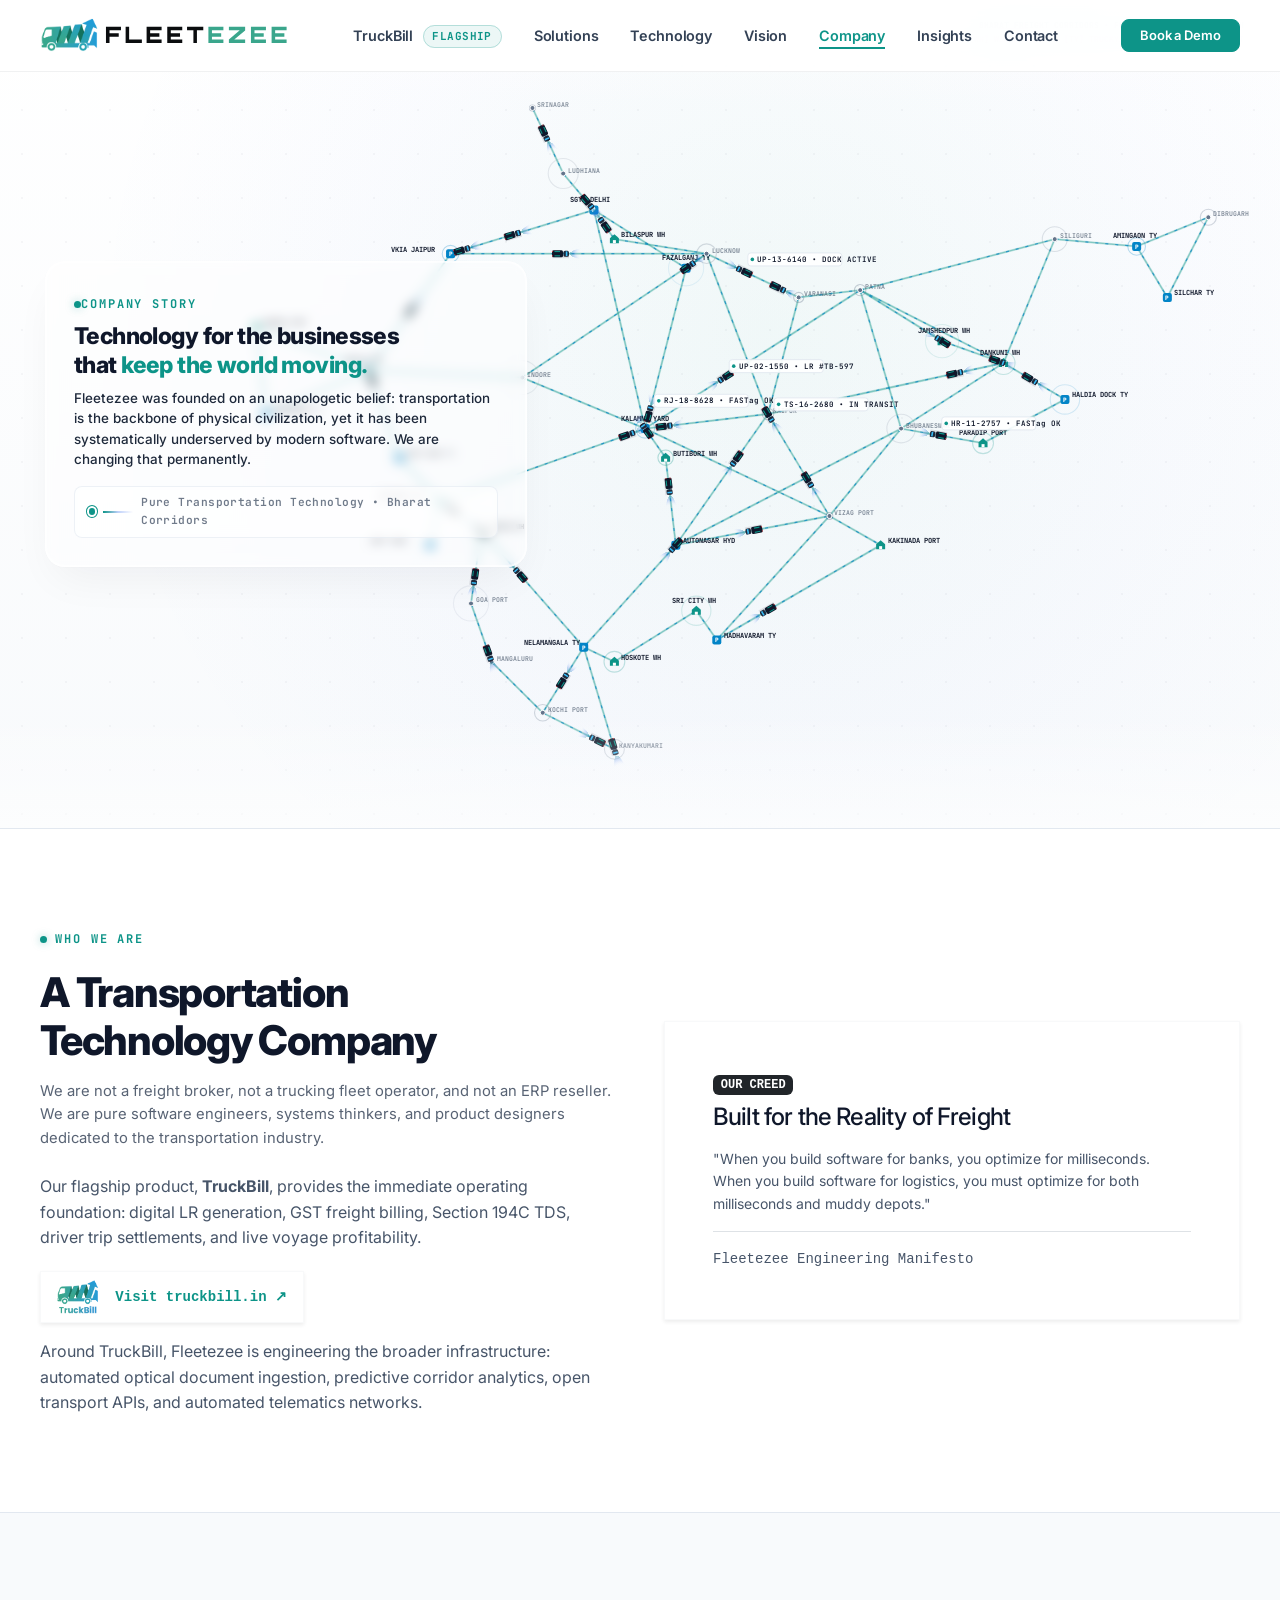
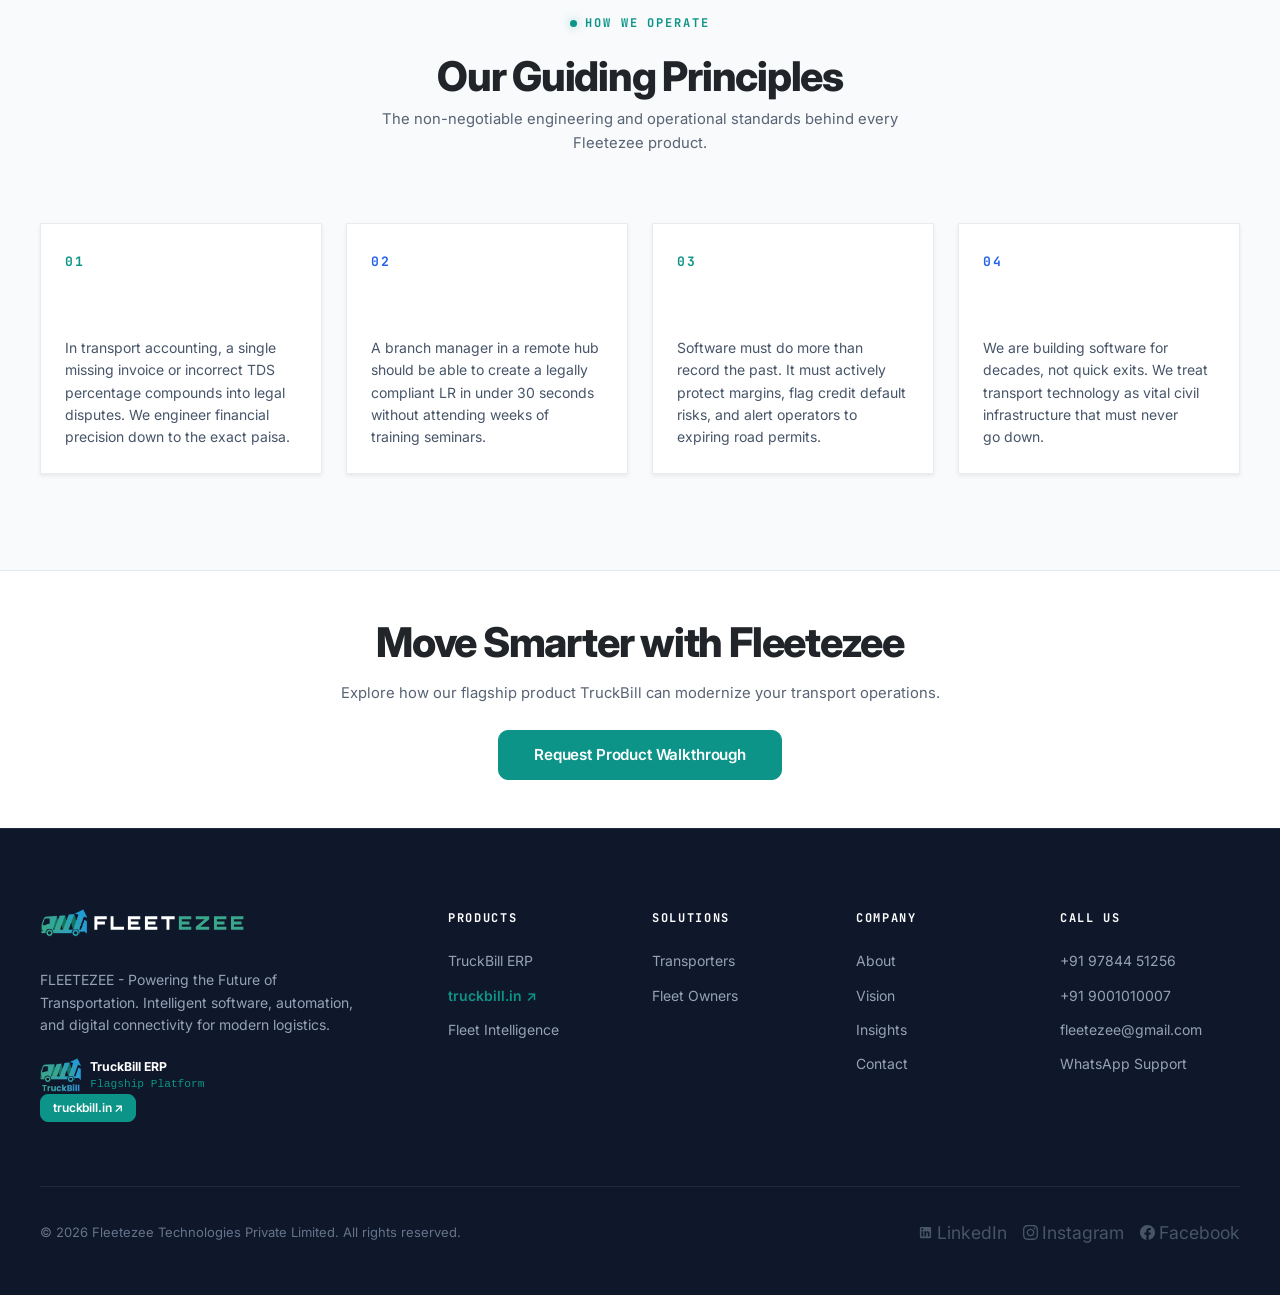
==== commit d6117f75: "feat(branding): update Fleetezee logo with new brand icon mark and wordmark" ====
--- a/about.html
+++ b/about.html
@@ -103,7 +103,7 @@
     <div class="container-fz">
       <div class="header-inner">
         <a href="index.html" class="header-logo-link" aria-label="Fleetezee Home">
-          <img src="assets/images/fleetezee-logo-dark.svg" alt="FLEETEZEE" width="200" height="32">
+          <img src="assets/images/fleetezee-logo-dark.svg?v=3" alt="FLEETEZEE" width="236" height="32">
         </a>
         <nav aria-label="Primary Navigation">
           <ul class="nav-desktop-links">
@@ -299,7 +299,7 @@
       <div class="row g-4">
         <div class="col-lg-4 col-md-6">
           <a href="index.html" class="d-inline-block mb-3" aria-label="Fleetezee">
-            <img src="assets/images/fleetezee-logo.svg" alt="FLEETEZEE" width="180" height="28">
+            <img src="assets/images/fleetezee-logo.svg?v=3" alt="FLEETEZEE" width="206" height="28">
           </a>
           <p class="footer-brand-bio">
             FLEETEZEE - Powering the Future of Transportation. Intelligent software, automation, and digital connectivity for modern logistics.
--- a/assets/css/main.css
+++ b/assets/css/main.css
@@ -537,6 +537,12 @@
   border-top: 1px solid #1E293B;
   padding: 5rem 0 3rem;
   font-size: 0.875rem;
+}
+
+.fz-footer a > img {
+  height: 28px;
+  width: auto;
+  max-width: 100%;
 }
 
 .footer-brand-bio {
--- a/assets/css/components.css
+++ b/assets/css/components.css
@@ -81,19 +81,19 @@
   z-index: 3;
 }
 
-/* Executive Frosted Glass Card for Right-Side Hero Presentation */
+/* Executive Frosted Glass Card for Hero Presentation (Subtle Transparency Revealing Background Mesh) */
 .hero-glass-card {
   position: relative;
-  background: rgba(255, 255, 255, 0.90);
-  backdrop-filter: blur(24px);
-  -webkit-backdrop-filter: blur(24px);
-  border: 1px solid rgba(226, 232, 240, 0.90);
+  background: rgba(255, 255, 255, 0.48);
+  backdrop-filter: blur(6px);
+  -webkit-backdrop-filter: blur(6px);
+  border: 1px solid rgba(255, 255, 255, 0.75);
   border-radius: 20px;
   padding: clamp(1.25rem, 2.2vw, 1.85rem);
   box-shadow:
-    0 20px 45px -12px rgba(15, 23, 42, 0.08),
-    0 1px 3px 0 rgba(15, 23, 42, 0.04),
-    0 0 0 1px rgba(255, 255, 255, 0.9) inset;
+    0 20px 45px -12px rgba(15, 23, 42, 0.06),
+    0 1px 3px 0 rgba(15, 23, 42, 0.02),
+    0 0 0 1px rgba(255, 255, 255, 0.6) inset;
   text-align: left;
 }
 
@@ -108,7 +108,7 @@
   line-height: 1.25;
   margin-bottom: 0.65rem;
   text-align: left;
-  color: #0F172A;
+  color: #0F172A !important;
 }
 
 /* Modern Frosted Translucent Pill Badge */
@@ -117,15 +117,15 @@
   align-items: center;
   gap: 0.65rem;
   padding: 0.35rem 0.95rem;
-  background: rgba(255, 255, 255, 0.85);
-  backdrop-filter: blur(12px);
-  -webkit-backdrop-filter: blur(12px);
-  border: 1px solid rgba(226, 232, 240, 0.8);
+  background: rgba(255, 255, 255, 0.48);
+  backdrop-filter: blur(5px);
+  -webkit-backdrop-filter: blur(5px);
+  border: 1px solid rgba(226, 232, 240, 0.70);
   border-radius: 999px;
   font-family: var(--font-mono);
   font-size: 0.70rem;
   font-weight: 700;
-  color: rgba(15, 23, 42, 0.85);
+  color: rgba(15, 23, 42, 0.90);
   letter-spacing: 0.08em;
   margin-bottom: 0.75rem;
   box-shadow: 0 4px 16px -2px rgba(15, 23, 42, 0.04);
@@ -199,8 +199,8 @@
 .hero-lead-text {
   font-size: clamp(0.84rem, 0.98vw, 0.94rem);
   line-height: 1.52;
-  color: #334155 !important;
-  font-weight: 400;
+  color: #1E293B !important;
+  font-weight: 500;
   margin-bottom: 0.85rem;
 }
 
@@ -232,8 +232,10 @@
 }
 
 .hero-metric-item {
-  background: rgba(248, 250, 252, 0.82);
-  border: 1px solid rgba(226, 232, 240, 0.75);
+  background: rgba(255, 255, 255, 0.38);
+  backdrop-filter: blur(4px);
+  -webkit-backdrop-filter: blur(4px);
+  border: 1px solid rgba(226, 232, 240, 0.60);
   border-radius: 8px;
   padding: 0.42rem 0.55rem;
   box-shadow: 0 1px 3px rgba(15, 23, 42, 0.02);
@@ -241,6 +243,7 @@
 }
 
 .hero-metric-item:hover {
+  background: rgba(255, 255, 255, 0.75);
   transform: translateY(-2px);
   box-shadow: 0 4px 12px -2px rgba(15, 23, 42, 0.05);
   border-color: rgba(13, 148, 136, 0.4);
@@ -258,10 +261,10 @@
 
 .hero-metric-item p {
   font-size: 0.625rem;
-  color: rgba(71, 85, 105, 0.85);
+  color: #334155;
   margin-bottom: 0;
   line-height: 1.2;
-  font-weight: 500;
+  font-weight: 600;
 }
 
 /* Translucent Connector Line */
@@ -270,10 +273,10 @@
   align-items: center;
   gap: 0.75rem;
   padding: 0.45rem 0.85rem;
-  background: rgba(255, 255, 255, 0.70);
-  backdrop-filter: blur(12px);
-  -webkit-backdrop-filter: blur(12px);
-  border: 1px solid rgba(226, 232, 240, 0.65);
+  background: rgba(255, 255, 255, 0.40);
+  backdrop-filter: blur(5px);
+  -webkit-backdrop-filter: blur(5px);
+  border: 1px solid rgba(226, 232, 240, 0.60);
   border-radius: 8px;
   width: fit-content;
 }
--- a/assets/css/responsive.css
+++ b/assets/css/responsive.css
@@ -72,9 +72,9 @@
   }
 
   .hero-glass-card {
-    background: rgba(255, 255, 255, 0.88);
-    backdrop-filter: blur(16px);
-    -webkit-backdrop-filter: blur(16px);
+    background: rgba(255, 255, 255, 0.52);
+    backdrop-filter: blur(6px);
+    -webkit-backdrop-filter: blur(6px);
     border-radius: 18px;
     padding: 1.35rem 1.15rem;
     margin-top: 0.5rem;
@@ -103,6 +103,12 @@
 @media (max-width: 575.98px) {
   :root {
     --section-pad-y: 3.5rem;
+  }
+
+  .header-logo-link img,
+  .header-logo-link svg {
+    height: 28px;
+    max-width: 215px;
   }
 
   .hero-section,
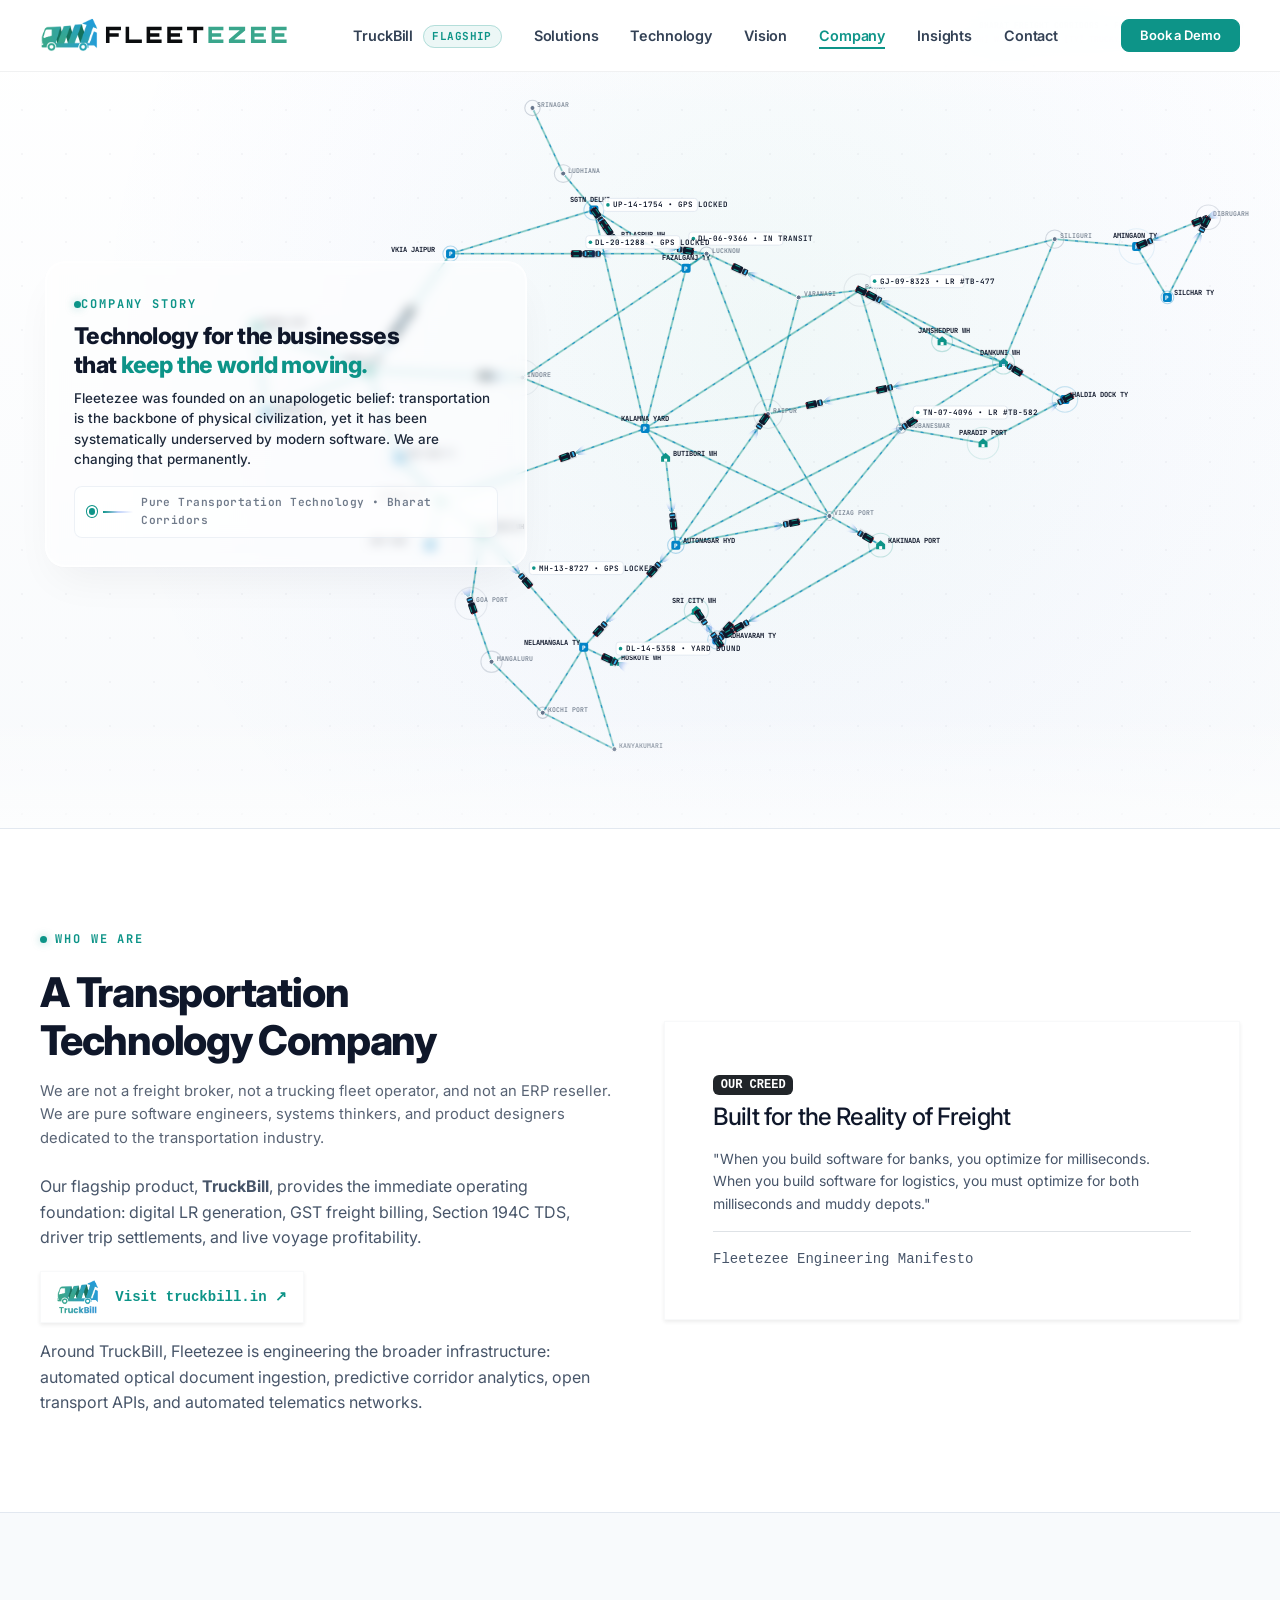
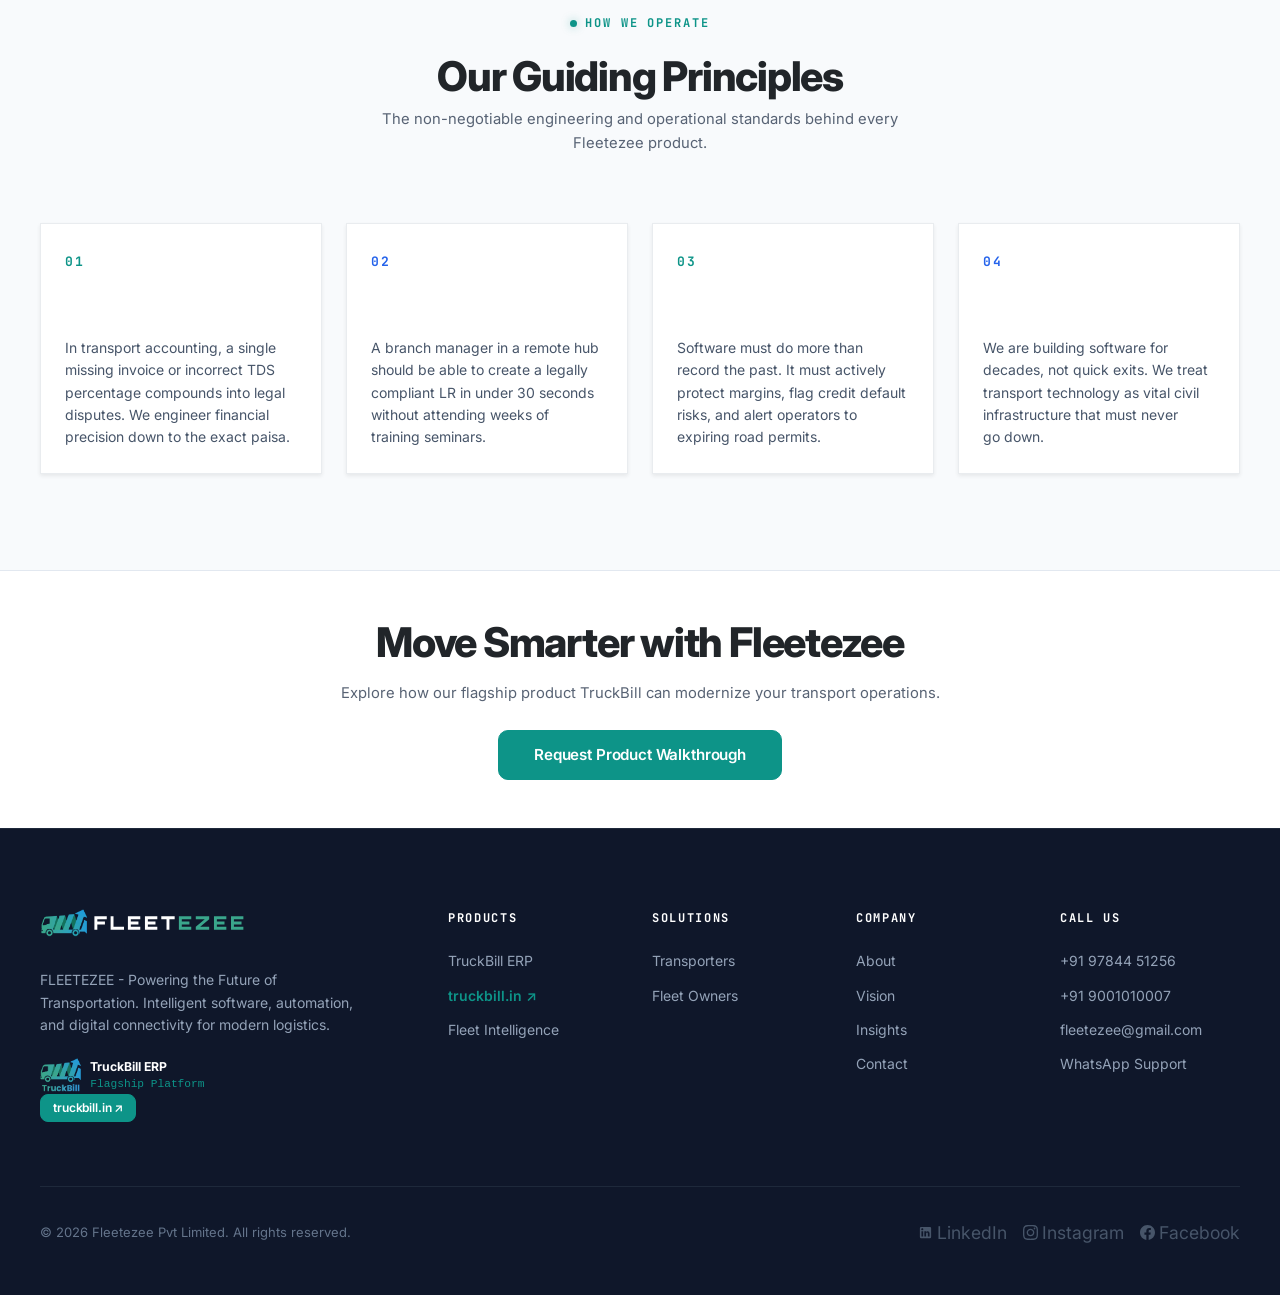
==== commit d46ef32c: "SEO and udpates" ====
--- a/about.html
+++ b/about.html
@@ -5,8 +5,8 @@
   <meta name="viewport" content="width=device-width, initial-scale=1.0, maximum-scale=5.0">
   <title>About Us — FLEETEZEE - Powering the Future of Transportation.</title>
   <meta name="description" content="Fleetezee was founded to build uncompromising technology infrastructure for the transportation industry. Learn about our mission, founding principles, and Bengaluru engineering team.">
-  <meta name="keywords" content="About Fleetezee, transportation technology company, fleet software company Bengaluru, logistics tech leadership">
-  <meta name="author" content="Fleetezee Technologies">
+  <meta name="keywords" content="About Fleetezee, transportation technology company, fleet software company Bengaluru, logistics tech leadership, Fleetezee Pvt Limited, transport ERP development">
+  <meta name="author" content="Fleetezee Pvt Limited">
   
   <!-- Canonical & Alternate Links -->
   <link rel="canonical" href="https://fleetezee.com/about.html">
@@ -81,7 +81,7 @@
     {
       "@type": "AboutPage",
       "@id": "https://fleetezee.com/about.html#page",
-      "name": "About Fleetezee Technologies",
+      "name": "About Fleetezee Pvt Limited",
       "description": "The story, mission, and foundational principles behind Fleetezee, a transportation technology company.",
       "publisher": {
         "@type": "Organization",
@@ -352,7 +352,7 @@
         </div>
       </div>
       <div class="footer-bottom">
-        <div>© 2026 Fleetezee Technologies Private Limited. All rights reserved.</div>
+        <div>© 2026 Fleetezee Pvt Limited. All rights reserved.</div>
         <div class="social-links d-flex align-items-center gap-3">
           <a href="https://www.linkedin.com/showcase/truckbill/" target="_blank" rel="noopener" aria-label="LinkedIn" class="d-inline-flex align-items-center gap-1 text-muted-dark text-hover-white">
             <svg width="15" height="15" viewBox="0 0 24 24" fill="currentColor"><path d="M19 3a2 2 0 0 1 2 2v14a2 2 0 0 1-2 2H5a2 2 0 0 1-2-2V5a2 2 0 0 1 2-2h14m-.5 15.5v-5.3a3.26 3.26 0 0 0-3.26-3.26c-.85 0-1.84.52-2.28 1.3v-1.11h-2.79v8.37h2.79v-4.93c0-.77.62-1.4 1.39-1.4a1.4 1.4 0 0 1 1.4 1.4v4.93h2.75M6.88 8.56a1.68 1.68 0 0 0 1.68-1.68c0-.93-.75-1.69-1.68-1.69a1.69 1.69 0 0 0-1.69 1.69c0 .93.76 1.68 1.69 1.68m1.39 9.94v-8.37H5.5v8.37h2.77z"/></svg>
